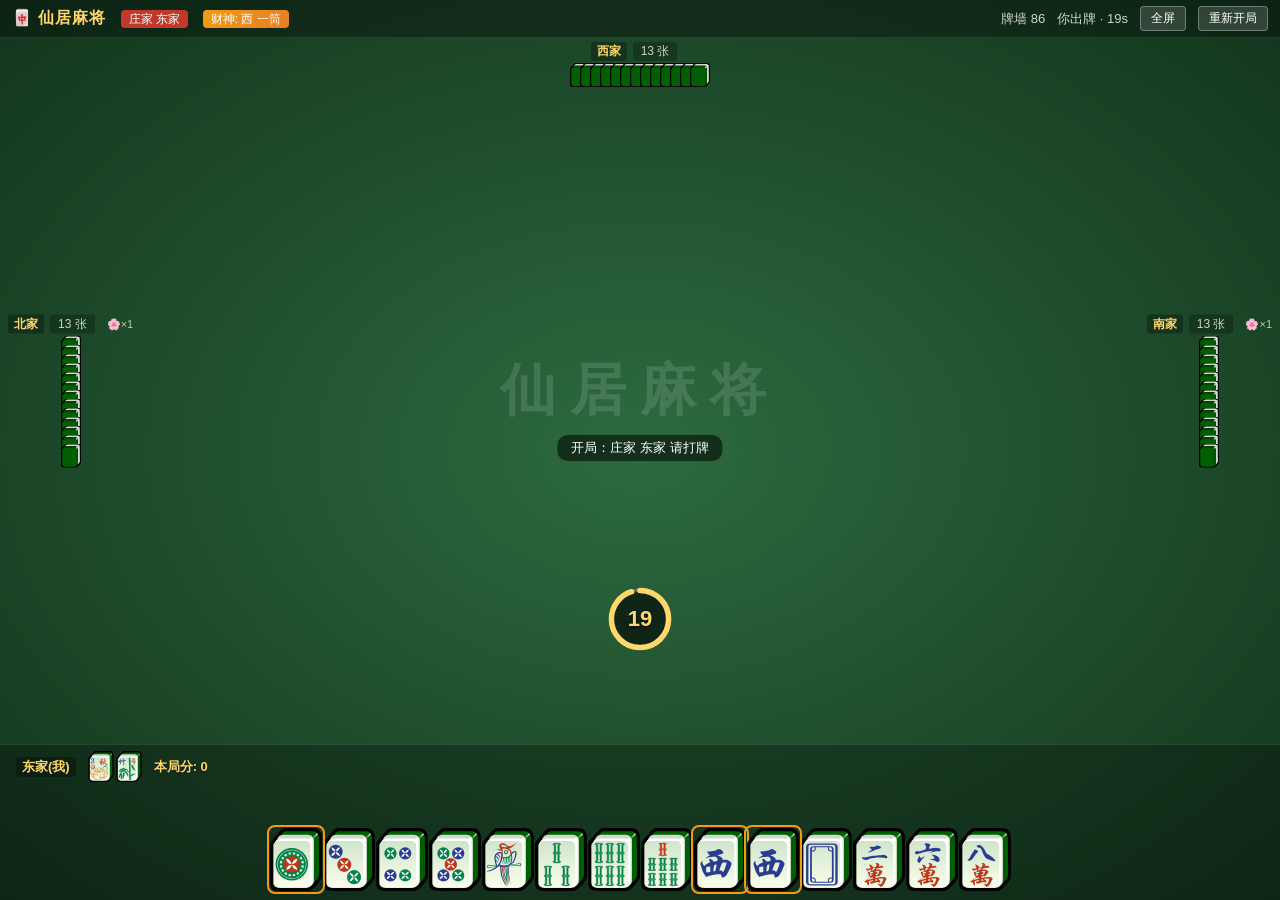
==== xianju-mahjong-standalone.html @ 6dd55852 "硬章规则重写：财神胡牌需 中发白刻/自家风刻/成型(清一色混一色对对胡)，花牌不算硬章；对对胡锚检测含副露" ====
<!DOCTYPE html>
<html lang="zh-CN">
<head>
<meta charset="UTF-8">
<meta name="viewport" content="width=device-width, initial-scale=1.0, user-scalable=no, viewport-fit=cover">
<meta name="theme-color" content="#1d4a2a">
<meta name="mobile-web-app-capable" content="yes">
<meta name="apple-mobile-web-app-capable" content="yes">
<meta name="apple-mobile-web-app-status-bar-style" content="black-translucent">
<meta name="apple-mobile-web-app-title" content="仙居麻将">
<title>仙居麻将 · 人机对战</title>
<style>
/* 仙居麻将 · 牌桌样式 */
* { margin: 0; padding: 0; box-sizing: border-box; -webkit-tap-highlight-color: transparent; }
html, body { width: 100%; height: 100%; overflow: hidden; font-family: "PingFang SC", "Microsoft YaHei", sans-serif; user-select: none; }

body {
  background: radial-gradient(ellipse at center, #2d6a3f 0%, #1d4a2a 60%, #12351d 100%);
  color: #f5f0e1;
}

#table {
  width: 100vw; height: 100vh;
  display: flex; flex-direction: column;
  position: relative;
}

/* ===== 顶栏 ===== */
#topbar {
  display: flex; justify-content: space-between; align-items: center;
  padding: 6px 12px; background: rgba(0,0,0,.35); flex: 0 0 auto;
  border-bottom: 1px solid rgba(255,255,255,.1);
  /* 全面屏安全区：横屏刘海/圆角不遮挡 */
  padding-left: calc(12px + env(safe-area-inset-left, 0px));
  padding-right: calc(12px + env(safe-area-inset-right, 0px));
}
#player-area { padding-bottom: calc(8px + env(safe-area-inset-bottom, 0px)); }
.logo { font-weight: 700; font-size: 16px; color: #ffd76a; letter-spacing: 1px; }
.tag {
  margin-left: 10px; padding: 2px 8px; border-radius: 4px;
  background: #c0392b; font-size: 12px; color: #fff;
}
.tag.god { background: linear-gradient(135deg,#f39c12,#e67e22); }
.tb-right { display: flex; align-items: center; gap: 12px; font-size: 13px; color: #cfd8ca; }
.mini-btn {
  padding: 3px 10px; background: rgba(255,255,255,.15); color: #fff;
  border: 1px solid rgba(255,255,255,.3); border-radius: 4px; cursor: pointer; font-size: 12px;
}
.mini-btn:hover { background: rgba(255,255,255,.3); }

/* ===== 牌桌主区（四边布局：我下 / 南右 / 西上 / 北左） ===== */
#table-main { flex: 1 1 auto; position: relative; min-height: 0; }

/* 三家对手：西家（上）/ 北家（左）/ 南家（右） */
.opp { position: absolute; display: flex; flex-direction: column; align-items: center; gap: 2px; z-index: 6; }
#opp-3 { top: 4px; left: 50%; transform: translateX(-50%); }
#opp-4 { left: 8px; top: 50%; transform: translateY(-50%); }
#opp-2 { right: 8px; top: 50%; transform: translateY(-50%); }
.opp-info { display: flex; align-items: center; gap: 6px; font-size: 12px; flex-wrap: wrap; justify-content: center; max-width: 200px; }
.seat-name { color: #ffd76a; font-weight: 600; background: rgba(0,0,0,.3); padding: 1px 6px; border-radius: 3px; }
.opp-info .is-dealer { color: #e74c3c; }
.opp-tiles { font-size: 12px; color: #c8d6c0; background: rgba(0,0,0,.25); padding: 1px 8px; border-radius: 3px; }
.opp-melds, .opp-flowers { font-size: 11px; color: #aed6a0; }
.opp.thinking .seat-name { background: rgba(255,215,106,.28); box-shadow: 0 0 6px rgba(255,215,106,.45); }
@keyframes thinkPulse { 0%,100% { opacity: 1; } 50% { opacity: .5; } }

/* 对手手牌：上方横排，左右两家竖排 */
.opp-hand { display: flex; gap: 0; }
.opp-hand .back-tile {
  width: 20px; height: 24px; margin-left: -10px;
  background: url("[data-uri]") center / cover no-repeat;
}
.opp-hand .back-tile:first-child { margin-left: 0; }
.opp-hand.v { flex-direction: column; }
.opp-hand.v .back-tile { margin-left: 0; margin-top: -15px; }
.opp-hand.v .back-tile:first-child { margin-top: 0; }
.opp-hand .back-tile.recent {
  filter: drop-shadow(0 0 5px rgba(240,192,64,.95)) sepia(.35) saturate(1.4);
}

/* ===== 弃牌区：每家打出的牌排在自己面前 ===== */
.discard-pile { position: absolute; display: flex; flex-wrap: wrap; gap: 2px; align-content: flex-start; justify-content: center; z-index: 5; }
#discard-1 { left: 50%; bottom: 8px; transform: translateX(-50%); width: 470px; max-height: 68px; overflow: hidden; }
#discard-3 { left: 50%; top: 96px; transform: translateX(-50%); width: 330px; max-height: 68px; overflow: hidden; }
#discard-4 { left: 128px; top: 50%; transform: translateY(-50%); width: 120px; max-height: 340px; overflow: hidden; }
#discard-2 { right: 128px; top: 50%; transform: translateY(-50%); width: 120px; max-height: 340px; overflow: hidden; }

/* 最新打出的一张牌：红圈标注，一眼可见 */
.tile.fresh { cursor: default; z-index: 3; }
.tile.fresh::after {
  content: ''; position: absolute; inset: -3px; border: 2px solid #ff5252; border-radius: 7px;
  box-shadow: 0 0 9px rgba(255,82,82,.85), inset 0 0 4px rgba(255,82,82,.4);
  animation: freshPulse .9s infinite; pointer-events: none;
}
@keyframes freshPulse { 0%,100% { opacity: 1; } 50% { opacity: .45; } }

/* ===== 倒计时钟（当前行动玩家前方：我上 / 对家下 / 左家右 / 右家左） ===== */
#countdown-clock { position: absolute; width: 66px; height: 66px; z-index: 20; display: none; }
#countdown-clock.show { display: block; }
#countdown-clock svg { width: 100%; height: 100%; transform: rotate(-90deg); }
#countdown-clock .clock-bg { fill: rgba(0,0,0,.6); stroke: rgba(255,255,255,.25); stroke-width: 3; }
#countdown-clock .clock-ring { fill: none; stroke: #ffd76a; stroke-width: 5; stroke-linecap: round; stroke-dasharray: 163.4; }
#countdown-clock.urgent .clock-ring { stroke: #ff5252; }
#countdown-clock.urgent #clock-num { color: #ff6b6b; }
#countdown-clock.urgent { animation: thinkPulse .6s infinite; }
#clock-num { position: absolute; inset: 0; display: flex; align-items: center; justify-content: center; font-size: 22px; font-weight: 800; color: #ffd76a; text-shadow: 0 1px 3px rgba(0,0,0,.9); }
#countdown-clock.pos-1 { left: 50%; bottom: 92px; transform: translateX(-50%); }
#countdown-clock.pos-3 { left: 50%; top: 172px; transform: translateX(-50%); }
#countdown-clock.pos-4 { left: 258px; top: 50%; transform: translateY(-50%); }
#countdown-clock.pos-2 { right: 258px; top: 50%; transform: translateY(-50%); }

#center-deco { position: absolute; inset: 0; display:flex; align-items:center; justify-content:center; font-size: 56px; font-weight:800; color: rgba(255,255,255,.13); letter-spacing: 14px; pointer-events:none; }
#msg-bar {
  position: absolute; top: calc(50% + 44px); left: 50%; transform: translateX(-50%);
  font-size: 13px; color: #fff; background: rgba(0,0,0,.55); padding: 4px 14px; border-radius: 10px;
  white-space: nowrap; max-width: 90%; overflow: hidden; text-overflow: ellipsis; z-index: 8;
}

/* ===== 牌面（Wikimedia 官方牌面素材，宽高比 210:255） ===== */
.tile {
  width: 52px; height: 63px;
  display: inline-block; position: relative;
  background: transparent; border: none;
  cursor: pointer; flex-shrink: 0; padding: 0;
  transition: transform .08s, filter .08s;
}
.tile img.tile-img { position: absolute; inset: 0; width: 100%; height: 100%; display: block; }
.tile.selected { transform: translateY(-11px); filter: drop-shadow(0 0 7px rgba(255,215,0,.9)) drop-shadow(0 6px 8px rgba(0,0,0,.35)); }
.tile.small { width: 35px; height: 42px; }
.tile.tiny { width: 26px; height: 31px; cursor: default; }
.tile.god-mark { outline: 2px solid #f39c12; outline-offset: 1px; z-index: 2; border-radius: 5px; }

/* 玩家手牌 */
#player-area { flex: 0 0 auto; padding: 6px 16px 8px; background: rgba(0,0,0,.28); border-top: 1px solid rgba(255,255,255,.1); }
#player-meta { display: flex; align-items: center; gap: 12px; font-size: 13px; margin-bottom: 4px; }
#my-score { color: #ffd76a; font-weight: 700; text-shadow: 0 1px 2px rgba(0,0,0,.6); }
.hand-row { display: flex; justify-content: center; flex-wrap: wrap; gap: 3px; min-height: 64px; }
.hand-row .tile { margin: 0 -1px; }
.meld-row { display: flex; justify-content: center; gap: 4px; flex-wrap: wrap; min-height: 40px; margin-bottom: 2px; }
.meld { display: flex; gap: 1px; background: rgba(255,255,255,.06); padding: 2px; border-radius: 3px; }
.meld .tile { width: 30px; height: 36px; }

/* 花牌行 */
.flower-row { display: flex; gap: 2px; }

/* ===== 操作按钮 ===== */
#actions {
  position: absolute; left: 50%; bottom: 140px; transform: translateX(-50%);
  display: flex; gap: 10px; z-index: 10;
}
.act-btn {
  padding: 10px 22px; font-size: 16px; font-weight: 700; border: none; border-radius: 8px;
  cursor: pointer; background: linear-gradient(160deg,#f0c040,#d4a017); color: #3c2a00;
  box-shadow: 0 3px 8px rgba(0,0,0,.4);
}
.act-btn.win { background: linear-gradient(160deg,#e74c3c,#c0392b); color: #fff; animation: pulse 0.8s infinite; }
.act-btn.pass { background: linear-gradient(160deg,#7f8c8d,#636e72); color: #fff; }
.act-btn.discard { background: linear-gradient(160deg,#2ecc71,#1e9e52); color: #fff; }
.act-btn:hover { filter: brightness(1.1); }
@keyframes pulse { 0%,100%{transform:scale(1)} 50%{transform:scale(1.12)} }

/* ===== 弹窗 ===== */
#overlay, #chi-overlay {
  position: fixed; inset: 0; background: rgba(0,0,0,.7); z-index: 100;
  display: flex; align-items: center; justify-content: center;
}
#result-box {
  background: linear-gradient(160deg,#fefdf7,#f0ead6); color: #2f3640;
  padding: 24px 32px; border-radius: 14px; min-width: 300px; max-width: 92%;
  max-height: 88%; overflow-y: auto; text-align: center;
  box-shadow: 0 10px 40px rgba(0,0,0,.6);
}
#result-title { font-size: 24px; color: #c0392b; margin-bottom: 8px; }
#result-tai { font-size: 32px; font-weight: 800; color: #d4a017; margin-bottom: 8px; }
#result-detail { font-size: 13px; color: #636e72; line-height: 1.8; margin-bottom: 8px; }
#result-scores { font-size: 14px; margin-bottom: 8px; line-height: 1.8; }
#result-scores .me { color: #c0392b; font-weight: 700; }
#result-hand { display: flex; justify-content: center; flex-wrap: wrap; gap: 2px; margin-bottom: 14px; }
.btn-row { display: flex; gap: 12px; justify-content: center; }
.big-btn {
  padding: 10px 26px; font-size: 16px; font-weight: 700; border: none; border-radius: 8px; cursor: pointer;
  background: linear-gradient(160deg,#2d6a3f,#1d4a2a); color: #fff;
}
.big-btn.ghost { background: linear-gradient(160deg,#7f8c8d,#636e72); }
.big-btn:hover { filter: brightness(1.15); }

#chi-box { background: linear-gradient(160deg,#fefdf7,#f0ead6); color: #2f3640; padding: 18px 24px; border-radius: 12px; }
#chi-options { display: flex; gap: 12px; margin: 12px 0; flex-wrap: wrap; justify-content: center; }
#chi-options .chi-opt { display: flex; gap: 2px; padding: 6px 8px; background: #e8e0c8; border-radius: 6px; cursor: pointer; }
#chi-options .chi-opt:hover { background: #f0c040; }

/* ===== 手机端：强制横屏（竖屏持机时整体旋转 90°，无需手机转过来） ===== */
/* JS 会给 body 加类：.mobile=触屏手机；.landscape-lock=当前竖屏需旋转 */
body.landscape-lock { overflow: hidden; }
body.landscape-lock #table {
  position: fixed; top: 0; left: 0;
  width: 100vh; height: 100vw;
  transform: translateX(100vw) rotate(90deg);
  transform-origin: 0 0;
}

/* ===== 手机端横屏几何（真实横屏与强制横屏共用同一套） ===== */
body.mobile #topbar { padding: 2px 10px; }
body.mobile .logo { font-size: 12px; letter-spacing: 0; }
body.mobile .tag { font-size: 10px; padding: 1px 5px; margin-left: 4px; }
body.mobile .tb-right { gap: 6px; font-size: 11px; }
body.mobile .mini-btn { padding: 2px 8px; font-size: 11px; }
body.mobile #turn-info { max-width: 150px; white-space: nowrap; overflow: hidden; text-overflow: ellipsis; }

body.mobile .tile { width: 40px; height: 49px; }
body.mobile .hand-row .tile { margin: 0 -3px; }
body.mobile .tile.tiny { width: 22px; height: 27px; }
body.mobile .meld .tile { width: 26px; height: 31px; }

body.mobile #player-area { padding: 2px 10px 4px; }
body.mobile #player-meta { font-size: 11px; margin-bottom: 1px; }
body.mobile .meld-row { min-height: 30px; }
body.mobile .hand-row { min-height: 50px; }

body.mobile #opp-3 { top: 2px; }
body.mobile .opp-hand .back-tile { width: 14px; height: 17px; margin-left: -6px; }
body.mobile .opp-hand.v .back-tile { margin-left: 0; margin-top: -9px; }
body.mobile .opp-info { font-size: 10px; gap: 4px; }
body.mobile #opp-4 { left: 6px; }
body.mobile #opp-2 { right: 6px; }

body.mobile #discard-3 { top: 58px; width: 300px; max-height: 56px; }
body.mobile #discard-1 { bottom: 4px; width: 480px; max-height: 56px; }
body.mobile #discard-4 { left: 13%; width: 110px; max-height: 165px; }
body.mobile #discard-2 { right: 13%; width: 110px; max-height: 165px; }

body.mobile #countdown-clock { width: 52px; height: 52px; }
body.mobile #clock-num { font-size: 18px; }
body.mobile #countdown-clock.pos-1 { bottom: 60px; }
body.mobile #countdown-clock.pos-3 { top: 118px; }
body.mobile #countdown-clock.pos-4 { left: calc(13% + 120px); }
body.mobile #countdown-clock.pos-2 { right: calc(13% + 120px); }

body.mobile #center-deco { font-size: 28px; letter-spacing: 8px; }
body.mobile #msg-bar { font-size: 11px; top: calc(50% + 24px); padding: 3px 10px; }
body.mobile #actions { bottom: 92px; }
body.mobile .act-btn { padding: 8px 14px; font-size: 13px; }

</style>
</head>
<body>
<!-- 牌桌 -->
<div id="table">
  <!-- 顶部信息栏 -->
  <div id="topbar">
    <div class="tb-left">
      <span class="logo">🀄 仙居麻将</span>
      <span id="dealer-tag" class="tag">庄家</span>
      <span id="god-tag" class="tag god">财神</span>
    </div>
    <div class="tb-right">
      <span id="wall-info">牌墙 0</span>
      <span id="turn-info"></span>
      <button id="btn-fullscreen" class="mini-btn">全屏</button>
      <button id="btn-restart" class="mini-btn">重新开局</button>
    </div>
  </div>

  <!-- 牌桌主区（四边布局：我下 / 南右 / 西上 / 北左） -->
  <div id="table-main">
    <!-- 对家：西家（上方） -->
    <div class="opp" id="opp-3">
      <div class="opp-info"><span class="seat-name">西家</span><span class="opp-tiles"></span><span class="opp-melds"></span><span class="opp-flowers"></span></div>
      <div class="opp-hand" id="hand-3"></div>
    </div>
    <!-- 上家：北家（左方） -->
    <div class="opp" id="opp-4">
      <div class="opp-info"><span class="seat-name">北家</span><span class="opp-tiles"></span><span class="opp-melds"></span><span class="opp-flowers"></span></div>
      <div class="opp-hand v" id="hand-4"></div>
    </div>
    <!-- 下家：南家（右方） -->
    <div class="opp" id="opp-2">
      <div class="opp-info"><span class="seat-name">南家</span><span class="opp-tiles"></span><span class="opp-melds"></span><span class="opp-flowers"></span></div>
      <div class="opp-hand v" id="hand-2"></div>
    </div>

    <!-- 弃牌区：每家打出的牌排在自己面前 -->
    <div class="discard-pile" id="discard-3"></div>  <!-- 西家（上）面前 -->
    <div class="discard-pile" id="discard-4"></div>  <!-- 北家（左）面前 -->
    <div class="discard-pile" id="discard-2"></div>  <!-- 南家（右）面前 -->
    <div class="discard-pile" id="discard-1"></div>  <!-- 我（下）面前 -->

    <div id="center-deco">仙居麻将</div>
    <div id="msg-bar"></div>

    <!-- 倒计时钟（当前行动玩家前方，SVG 环形进度） -->
    <div id="countdown-clock">
      <svg viewBox="0 0 60 60">
        <circle class="clock-bg" cx="30" cy="30" r="26"/>
        <circle class="clock-ring" cx="30" cy="30" r="26"/>
      </svg>
      <span id="clock-num">20</span>
    </div>
  </div>

  <!-- 玩家区 -->
  <div id="player-area">
    <div id="player-meta">
      <span class="seat-name">东家(我)</span>
      <span id="my-flowers" class="flower-row"></span>
      <span id="my-score">0</span>
    </div>
    <div id="my-melds" class="meld-row"></div>
    <div id="my-hand" class="hand-row"></div>
  </div>

  <!-- 操作区 -->
  <div id="actions">
    <button id="btn-discard" class="act-btn discard" style="display:none">出牌</button>
    <button id="btn-chi" class="act-btn" style="display:none">吃</button>
    <button id="btn-peng" class="act-btn" style="display:none">碰</button>
    <button id="btn-gang" class="act-btn" style="display:none">杠</button>
    <button id="btn-hu" class="act-btn win" style="display:none">胡!</button>
    <button id="btn-pass" class="act-btn pass" style="display:none">过</button>
  </div>

  <!-- 结算弹窗（放 #table 内：随牌桌一起旋转） -->
  <div id="overlay" style="display:none">
  <div id="result-box">
    <h2 id="result-title"></h2>
    <div id="result-tai"></div>
    <div id="result-detail"></div>
    <div id="result-scores"></div>
    <div id="result-hand"></div>
    <div class="btn-row">
      <button id="btn-next" class="big-btn">下一局</button>
      <button id="btn-again" class="big-btn ghost">重新开始</button>
    </div>
  </div>
</div>

<!-- 吃法选择弹窗（放 #table 内：随牌桌一起旋转） -->
<div id="chi-overlay" style="display:none">
  <div id="chi-box">
    <h3>选择吃法</h3>
    <div id="chi-options"></div>
    <button id="btn-chi-cancel" class="mini-btn">取消</button>
  </div>
</div>
</div><!-- /#table -->

<script>window.__TILE_DATA={"MJback.svg":"[data-uri]","MJd1.svg":"[data-uri]","MJd2.svg":"[data-uri]","MJd3.svg":"[data-uri]","MJf1.svg":"[data-uri]","MJf2.svg":"[data-uri]","MJf3.svg":"[data-uri]","MJf4.svg":"[data-uri]","MJh1.svg":"[data-uri]","MJh2.svg":"[data-uri]","MJh3.svg":"[data-uri]","MJh4.svg":"[data-uri]","MJh5.svg":"[data-uri]","MJh6.svg":"[data-uri]","MJh7.svg":"[data-uri]","MJh8.svg":"[data-uri]","MJs1.svg":"[data-uri]","MJs2.svg":"[data-uri]","MJs3.svg":"[data-uri]","MJs4.svg":"[data-uri]","MJs5.svg":"[data-uri]","MJs6.svg":"[data-uri]","MJs7.svg":"[data-uri]","MJs8.svg":"[data-uri]","MJs9.svg":"[data-uri]","MJt1.svg":"[data-uri]","MJt2.svg":"[data-uri]","MJt3.svg":"[data-uri]","MJt4.svg":"[data-uri]","MJt5.svg":"[data-uri]","MJt6.svg":"[data-uri]","MJt7.svg":"[data-uri]","MJt8.svg":"[data-uri]","MJt9.svg":"[data-uri]","MJw1.svg":"[data-uri]","MJw2.svg":"[data-uri]","MJw3.svg":"[data-uri]","MJw4.svg":"[data-uri]","MJw5.svg":"[data-uri]","MJw6.svg":"[data-uri]","MJw7.svg":"[data-uri]","MJw8.svg":"[data-uri]","MJw9.svg":"[data-uri]"};</script>
<script>
/**
 * tiles.js — 仙居麻将 牌定义与工具
 * 牌张模型：{ suit, num }
 *  suit: 'wan'|'tong'|'tiao'|'feng'|'jian'|'flower'
 *  num:  1-9 数字牌；1-4 风牌(东南西北)；1-3 箭牌(中发白)；1-8 花牌(梅兰竹菊春夏秋冬)
 */
(function () {


const SUITS = ['wan', 'tong', 'tiao', 'feng', 'jian', 'flower'];

// 花牌编号：1梅 2兰 3竹 4菊（对应东1南2西3北4） 5春 6夏 7秋 8冬
const FLOWER_NAMES = ['梅', '兰', '竹', '菊', '春', '夏', '秋', '冬'];
const FENG_NAMES = ['东', '南', '西', '北'];
const JIAN_NAMES = ['中', '发', '白'];

// 花色中文名
const SUIT_NAMES = {
  wan: '万', tong: '筒', tiao: '条',
  feng: '风', jian: '箭', flower: '花'
};

/** 生成一副完整牌（144 张：136 基础 + 8 花牌） */
function createDeck(includeFlowers = true) {
  const deck = [];
  for (const suit of ['wan', 'tong', 'tiao']) {
    for (let num = 1; num <= 9; num++) {
      for (let i = 0; i < 4; i++) deck.push({ suit, num });
    }
  }
  for (let num = 1; num <= 4; num++) {
    for (let i = 0; i < 4; i++) deck.push({ suit: 'feng', num });
  }
  for (let num = 1; num <= 3; num++) {
    for (let i = 0; i < 4; i++) deck.push({ suit: 'jian', num });
  }
  if (includeFlowers) {
    for (let num = 1; num <= 8; num++) deck.push({ suit: 'flower', num });
  }
  return deck;
}

/** Fisher-Yates 洗牌（原地） */
function shuffle(arr, rng = Math.random) {
  for (let i = arr.length - 1; i > 0; i--) {
    const j = Math.floor(rng() * (i + 1));
    [arr[i], arr[j]] = [arr[j], arr[i]];
  }
  return arr;
}

/** 牌转中文名（含花牌） */
function tileToString(t) {
  if (!t) return '?';
  if (t.suit === 'flower') {
    return FLOWER_NAMES[t.num - 1];
  }
  const n = t.num;
  if (t.suit === 'feng') return FENG_NAMES[n - 1];
  if (t.suit === 'jian') return JIAN_NAMES[n - 1];
  const numStr = '一二三四五六七八九'[n - 1];
  return numStr + SUIT_NAMES[t.suit];
}

/** 花色+数字 → 统一排序键（排序用手牌） */
function tileSortKey(t) {
  const suitOrder = { wan: 0, tong: 1, tiao: 2, feng: 3, jian: 4, flower: 5 };
  return suitOrder[t.suit] * 100 + t.num;
}

/** 手牌排序（万→筒→条→风→箭→花） */
function sortHand(hand) {
  return hand.slice().sort((a, b) => tileSortKey(a) - tileSortKey(b));
}

/** 手牌 → 计数 Map（key: suit|num） */
function countTiles(hand) {
  const m = new Map();
  for (const t of hand) {
    const k = t.suit + '|' + t.num;
    m.set(k, (m.get(k) || 0) + 1);
  }
  return m;
}

/** 手牌 → 编码数组（如 {suit:'wan', num:1} 出现2次 → ['wan1','wan1']）用于递归计算 */
function handToCodeArray(hand) {
  return hand.map(t => t.suit + '|' + t.num);
}

/** 同牌是否相等 */
function sameTile(a, b) {
  return a && b && a.suit === b.suit && a.num === b.num;
}

/** 牌是否字牌（风/箭） */
function isHonor(t) {
  return t.suit === 'feng' || t.suit === 'jian';
}

/** 牌是否幺九（1/9 数字牌 或 字牌） */
function isYaoJiu(t) {
  if (t.suit === 'feng' || t.suit === 'jian') return true;
  return t.num === 1 || t.num === 9;
}

/** 花牌所属风座：梅/春→东(1)，兰/夏→南(2)，竹/秋→西(3)，菊/冬→北(4) */
function flowerSeat(t) {
  if (t.suit !== 'flower') return 0;
  return ((t.num - 1) % 4) + 1;
}

/** 玩家座位(1东 2南 3西 4北)对应的两张花牌号 */
function flowersForSeat(seat) {
  // 东(1): 梅(1)春(5)  南(2): 兰(2)夏(6)  西(3): 竹(3)秋(7)  北(4): 菊(4)冬(8)
  return [seat, seat + 4];
}

/** 手牌中某牌数量 */
function countInHand(hand, tile) {
  return hand.filter(t => sameTile(t, tile)).length;
}

// 兼容 Node (module.exports) 与 浏览器 (window.Tiles)
if (typeof module !== 'undefined' && module.exports) {
  module.exports = {
    SUITS, FLOWER_NAMES, FENG_NAMES, JIAN_NAMES, SUIT_NAMES,
    createDeck, shuffle, tileToString, tileSortKey, sortHand,
    countTiles, countInHand, handToCodeArray, sameTile, isHonor, isYaoJiu,
    flowerSeat, flowersForSeat
  };
} else {
  window.Tiles = {
    SUITS, FLOWER_NAMES, FENG_NAMES, JIAN_NAMES, SUIT_NAMES,
    createDeck, shuffle, tileToString, tileSortKey, sortHand,
    countTiles, countInHand, handToCodeArray, sameTile, isHonor, isYaoJiu,
    flowerSeat, flowersForSeat
  };
}
})();

</script>
<script>
/**
 * rules.js — 仙居麻将规则引擎（v2 重写）
 * 依赖调研确认的规则：
 *  - 144张牌（136基础 + 8花牌：1梅2兰3竹4菊 5春6夏7秋8冬）
 *  - 财神（百搭）：骰子定风头（4张）+ 牌墙翻牌（3张），共7张，可替任意牌
 *  - 财神不能做将（脚）；用财神替面子要求手牌有"硬家(中发白)或自家风头"对子锚
 *  - 吃只能吃上家（真实顺子，不用财神）；碰分金碰/财神碰/双夹，金碰优先
 *  - 台数：庄2平1、风头+1、硬家各+1、硬碰硬(无财神)+1、碰碰胡+1、杠开+1、
 *          齐花+1、齐季+1、混一色+1、清一色+3、地胡+3、天胡+4、对座花牌+1/张
 *  - 截胡：逆时针（座位号递增）近者优先；诈胡赔付
 *
 * 座位约定：1东 2南 3西 4北，行牌方向座位号递增(1→2→3→4→1)，
 * 即东的下家是南；"上家"= 座位号递减方向 = ((seat+2)%4)+1
 */
(function () {


const T = (typeof require === 'function' && typeof module !== 'undefined' && module.exports)
  ? require('./tiles')
  : (window.Tiles || window.tiles);

const WIN_INF = 1e9;

/* ============ 财神 ============ */

function diceToSeat(dice) {
  const m = { 5:1,9:1, 2:2,6:2,10:2, 3:3,7:3,11:3, 4:4,8:4,12:4 };
  return m[dice] || 1;
}

function buildGodTiles(zhuangSeat, dice, flippedTile) {
  const seat = diceToSeat(dice);
  const gods = [{ suit: 'feng', num: seat }];
  if (flippedTile) gods.push({ suit: flippedTile.suit, num: flippedTile.num });
  return gods;
}

function isGod(tile, godTiles) {
  return !!godTiles && godTiles.some(g => T.sameTile(g, tile));
}

function countGods(hand, godTiles) {
  return hand.filter(t => isGod(t, godTiles)).length;
}

function countInHand(hand, tile) {
  return hand.filter(t => T.sameTile(t, tile)).length;
}

/* ============ 胡牌判定（带财神） ============ */

function removeN(arr, tile, n) {
  const out = arr.slice();
  let removed = 0;
  for (let i = 0; i < out.length && removed < n; i++) {
    if (T.sameTile(out[i], tile)) { out.splice(i, 1); removed++; i--; }
  }
  return out;
}

/**
 * minReplaceMelds — 用 tiles（真牌）+ godsLeft 张财神，凑出 needSets 个面子，
 * 返回最小"需要替换的真牌数"（废牌换成有用的）。不可行返回 WIN_INF。
 */
function minReplaceMelds(tiles, godsLeft, needSets) {
  if (needSets === 0) return tiles.length; // 剩余真牌都是废牌（需替换）
  if (tiles.length === 0) {
    // 牌耗尽但还要面子：缺的靠未来摸牌补齐；gods 不足则判远
    return godsLeft >= needSets * 3 ? 0 : WIN_INF;
  }
  const first = tiles[0];
  const c = countInHand(tiles, first);
  let best = WIN_INF;

  // 1) 刻子（用财神补缺）
  if (c >= 3) {
    best = Math.min(best, minReplaceMelds(tiles.slice(c), godsLeft, needSets - 1));
  } else if (godsLeft >= 3 - c) {
    best = Math.min(best, minReplaceMelds(tiles.slice(c), godsLeft - (3 - c), needSets - 1));
  }

  // 2) 顺子（仅数字牌，num<=7）
  if ((first.suit === 'wan' || first.suit === 'tong' || first.suit === 'tiao') && first.num <= 7) {
    const nt = [first, { suit: first.suit, num: first.num + 1 }, { suit: first.suit, num: first.num + 2 }];
    const have = nt.map(x => Math.min(countInHand(tiles, x), 1)).reduce((a, b) => a + b, 0);
    const miss = 3 - have;
    if (miss <= godsLeft) {
      let rem = tiles.slice();
      for (const x of nt) rem = removeN(rem, x, 1);
      best = Math.min(best, minReplaceMelds(rem, godsLeft - miss, needSets - 1));
    }
  }

  // 3) 跳过第一张（替换掉这张废牌）→ +1
  best = Math.min(best, 1 + minReplaceMelds(tiles.slice(c), godsLeft, needSets));

  return best;
}

/**
 * winReplace — 最小替换张数（0=已胡；1=听；2=一向听...）
 * 将(雀头)必须为真实对子（财神不能做脚）。
 * 硬章规则（仙居）：手牌含财神时，必须有硬章财神才能参与胡牌——
 * 硬章 = 中发白刻子 / 自家风刻子（均含副露）/ 成型结构(清一色、混一色、对对胡)；
 * 花牌不算硬章。将可以是任意真对。
 * @param opts { requireAnchor: 用财神时要求硬章, seat: 座位号, melds: 副露 }
 */

/**
 * 硬章（用财神胡牌的前提）——仙居规则：
 *   ① 中发白刻子（手牌真牌+副露合计 ≥3 张；财神不算，花牌不算）
 *   ② 自家风刻子（座位风，手牌真牌+副露合计 ≥3 张）
 *   ③ 成型结构：清一色 / 混一色 / 对对胡（对对胡允许财神补刻）
 * 注意：别家风、风牌对子、中发白对子（非刻）都不算硬章。
 */
function hasAnchor(rest, melds, gods, needSets, seat) {
  const meldAdd = (m) => (m.type === 'gang' || m.type === 'bugang') ? 4 : 3;
  // ① 中发白刻子（副露的碰/杠/补杠计入）
  for (const n of [1, 2, 3]) {
    let c = countInHand(rest, { suit: 'jian', num: n });
    for (const m of (melds || [])) {
      if (m.tile && m.tile.suit === 'jian' && m.tile.num === n) c += meldAdd(m);
    }
    if (c >= 3) return true;
  }
  // ② 自家风刻子（座位风；副露计入）
  if (seat > 0) {
    let c = countInHand(rest, { suit: 'feng', num: seat });
    for (const m of (melds || [])) {
      if (m.tile && m.tile.suit === 'feng' && m.tile.num === seat) c += meldAdd(m);
    }
    if (c >= 3) return true;
  }
  // ③ 成型结构·清一色 / 混一色（与 calcTai 同口径：财神不参与花色统计）
  const suits = new Set(rest.map(t => t.suit));
  const hasNum = ['wan', 'tong', 'tiao'].some(s => suits.has(s));
  if (hasNum && suits.size === 1) return true;                                    // 清一色
  if (hasNum && suits.size === 2 && (suits.has('feng') || suits.has('jian'))) return true; // 混一色
  // ③ 成型结构·对对胡（无吃副露；剩余真牌+财神能全成刻子+真将）
  if (!(melds || []).some(m => m.type === 'chi')) {
    const cnt = T.countTiles(rest);
    for (const [k, v] of cnt) {
      if (v < 2) continue;
      const [suit, num] = k.split('|');
      const rem = removeN(rest, { suit, num: parseInt(num, 10) }, 2);
      if (minReplaceMeldsOnlyKong(rem, gods, needSets) === 0) return true;
    }
  }
  return false;
}

function winReplace(hand, godTiles, opts = {}) {
  const requireAnchor = opts.requireAnchor !== false;
  const seat = opts.seat || 0;
  const needSets = 4 - (opts.melds || []).length; // 已完成的吃碰杠面子
  const gods = countGods(hand, godTiles);
  // 关键：必须排序！minReplaceMelds 假设同牌相邻、顺子从最小牌开始发现，
  // 未排序的手牌（如摸牌序 ...三万 四万 二万）会漏掉 234 顺子导致误判不胡
  const rest = hand.filter(t => !isGod(t, godTiles)).sort((a, b) => T.tileSortKey(a) - T.tileSortKey(b));
  const cnt = T.countTiles(rest);

  // 锚规则：若手中有财神，且不存在硬章（中发白刻/自家风刻/清一色/混一色/对对胡），财神无法参与胡牌
  if (requireAnchor && gods > 0 && !hasAnchor(rest, opts.melds || [], gods, needSets, seat)) {
    return WIN_INF;
  }

  let best = WIN_INF;

  // 枚举真将（财神不能做将，将可为任意真对）
  for (const [k, v] of cnt) {
    if (v < 2) continue;
    const [suit, num] = k.split('|');
    const pairTile = { suit, num: parseInt(num, 10) };
    const remaining = removeN(rest, pairTile, 2);
    const need = minReplaceMelds(remaining, gods, needSets);
    if (need < best) best = need;
  }

  return best;
}

function canWin(hand, godTiles, opts = {}) {
  return winReplace(hand, godTiles, opts) === 0;
}

/** 所有可进张的牌型（34种普通牌，花牌不算） */
function allDrawableTiles() {
  const res = [];
  for (const suit of ['wan', 'tong', 'tiao']) {
    for (let num = 1; num <= 9; num++) res.push({ suit, num });
  }
  for (let num = 1; num <= 4; num++) res.push({ suit: 'feng', num });
  for (let num = 1; num <= 3; num++) res.push({ suit: 'jian', num });
  return res;
}

/** 精确听牌判定：是否存在一张进张使手牌胡（支持任意张数，含吃碰后） */
function isTenpai(hand, godTiles, opts = {}) {
  for (const t of allDrawableTiles()) {
    if (countInHand(hand, t) >= 4) continue;
    if (winAfterDraw(hand, t, godTiles, opts)) return true;
  }
  return false;
}

/**
 * maxParts — 计算剩余牌最多能组成多少个 (面子, 搭子)
 * @param {Array} tilesArr 真牌数组
 * @returns {[melds, tatsu]}
 */
function maxParts(tilesArr) {
  const memo = new Map();
  function dfs(cnt) {
    let firstKey = null;
    for (const [k, v] of cnt) { if (v > 0) { firstKey = k; break; } }
    if (!firstKey) return [0, 0];
    const key = [...cnt.entries()].filter(([, v]) => v > 0).map(([k, v]) => k + ':' + v).sort().join(',');
    if (memo.has(key)) return memo.get(key);

    const [suit, numStr] = firstKey.split('|');
    const num = +numStr;
    let best = [0, 0];

    const consume = (tiles) => {
      const nc = new Map(cnt);
      for (const t of tiles) {
        const k = t.suit + '|' + t.num;
        if (!nc.has(k) || nc.get(k) <= 0) return null;
        nc.set(k, nc.get(k) - 1);
      }
      return nc;
    };
    const evalRes = (tiles, type) => {
      const nc = consume(tiles);
      if (!nc) return;
      const [m, t] = dfs(nc);
      const mm = m + (type === 'meld' ? 1 : 0);
      const tt = t + (type === 'tatsu' ? 1 : 0);
      const val = mm * 10 + Math.min(tt, 4 - mm);
      const curVal = best[0] * 10 + Math.min(best[1], 4 - best[0]);
      if (val > curVal) best = [mm, tt];
    };

    const isNum = suit === 'wan' || suit === 'tong' || suit === 'tiao';
    // 刻子
    if (cnt.get(firstKey) >= 3) evalRes([{ suit, num }, { suit, num }, { suit, num }], 'meld');
    // 顺子
    if (isNum && num <= 7) {
      evalRes([{ suit, num }, { suit, num: num + 1 }, { suit, num: num + 2 }], 'meld');
    }
    // 对子搭子
    if (cnt.get(firstKey) >= 2) evalRes([{ suit, num }, { suit, num }], 'tatsu');
    // 两面搭子
    if (isNum && num <= 8 && cnt.get(suit + '|' + (num + 1)) > 0) {
      evalRes([{ suit, num }, { suit, num: num + 1 }], 'tatsu');
    }
    // 嵌张搭子
    if (isNum && num <= 7 && cnt.get(suit + '|' + (num + 2)) > 0) {
      evalRes([{ suit, num }, { suit, num: num + 2 }], 'tatsu');
    }
    // 单张跳过
    {
      const nc = new Map(cnt);
      nc.set(firstKey, cnt.get(firstKey) - 1);
      const [m, t] = dfs(nc);
      const val = m * 10 + Math.min(t, 4 - m);
      const curVal = best[0] * 10 + Math.min(best[1], 4 - best[0]);
      if (val > curVal) best = [m, t];
    }
    memo.set(key, best);
    return best;
  }
  const cnt = new Map();
  for (const t of tilesArr) cnt.set(t.suit + '|' + t.num, (cnt.get(t.suit + '|' + t.num) || 0) + 1);
  return dfs(cnt);
}

/** 无财神向听数（部件法）：needSets*2 - 2*面子 - 搭子 - 雀头 */
function shantenNoGod(hand, needSets = 4) {
  const cnt = T.countTiles(hand);
  let bestSh = needSets * 2;
  // 无雀头
  {
    const tilesArr = hand.map(t => ({ suit: t.suit, num: t.num }));
    const [m, ta] = maxParts(tilesArr);
    const mm = Math.min(m, needSets);
    const t = Math.min(ta, needSets - mm);
    bestSh = Math.min(bestSh, needSets * 2 - 2 * mm - t);
  }
  // 枚举雀头（对子）
  for (const [k, v] of cnt) {
    if (v < 2) continue;
    const [suit, num] = k.split('|');
    const rest = removeN(hand, { suit, num: +num }, 2);
    const [m, ta] = maxParts(rest);
    const mm = Math.min(m, needSets);
    const t = Math.min(ta, needSets - mm);
    bestSh = Math.min(bestSh, needSets * 2 - 2 * mm - t - 1);
  }
  return bestSh;
}

/**
 * 向听数：-1已胡，0听牌，>0 步数（统一量纲）
 * 支持已完成的吃碰杠面子（opts.melds），手牌只需凑 (4-k) 个面子。
 */
function shanten(hand, godTiles, opts = {}) {
  const meldCount = (opts.melds || []).length;
  const needSets = 4 - meldCount;
  if (canWin(hand, godTiles, opts)) return -1;
  if (isTenpai(hand, godTiles, opts)) return 0;
  if (hand.length === 14) {
    // 14张未胡：打一张能否听牌 → 一向听
    for (let i = 0; i < hand.length; i++) {
      const rest = hand.slice(0, i).concat(hand.slice(i + 1));
      if (isTenpai(rest, godTiles, opts)) return 1;
    }
  }
  const gods = countGods(hand, godTiles);
  const rest = hand.filter(t => !isGod(t, godTiles));
  let st = shantenNoGod(rest, needSets);
  st = Math.max(0, st - gods); // 财神近似：每个财神减一向听
  return st;
}

function winAfterDraw(hand, tile, godTiles, opts = {}) {
  return canWin(hand.concat([tile]), godTiles, opts);
}

function isSevenPairs(hand, godTiles) {
  if (hand.length !== 14) return false;
  if (hand.some(t => isGod(t, godTiles))) return false;
  const cnt = T.countTiles(hand);
  for (const [, v] of cnt) if (v !== 2) return false;
  return true;
}

/* ============ 吃碰杠 ============ */

/** 吃只能吃上家（座位号递减方向）。真实顺子，不用财神。 */
function canChi(hand, discardTile, seat, lastDiscardSeat) {
  if (lastDiscardSeat !== ((seat + 2) % 4) + 1) return [];
  const t = discardTile;
  if (t.suit === 'feng' || t.suit === 'jian' || t.suit === 'flower') return [];
  const cnt = T.countTiles(hand);
  const res = [];
  for (const start of [t.num - 2, t.num - 1, t.num]) {
    if (start < 1 || start > 7) continue;
    const tiles = [start, start + 1, start + 2].map(n => ({ suit: t.suit, num: n }));
    let ok = true;
    for (const tt of tiles) {
      if (T.sameTile(tt, t)) continue;
      if ((cnt.get(tt.suit + '|' + tt.num) || 0) < 1) { ok = false; break; }
    }
    if (ok) res.push(tiles);
  }
  return res;
}

/** 碰：金碰(2真牌) > 财神碰(1真牌+1财神) > 双夹(2财神) */
function canPeng(hand, discardTile, godTiles) {
  // 仙居规则：碰可以用财神——金碰(2真牌) > 财神碰(1真1财神) > 双夹(2财神)
  const real = countInHand(hand, discardTile);
  const gods = countGods(hand, godTiles);
  if (real >= 2) return { type: 'gold' };
  if (real === 1 && gods >= 1) return { type: 'god' };
  if (real === 0 && gods >= 2) return { type: 'double' };
  return null;
}

/** 杠：discardTile 给定 → 明杠(手3张)；否则暗杠(手4张，财神不算) */
function canGang(hand, discardTile, godTiles) {
  if (discardTile) {
    if (countInHand(hand, discardTile) >= 3) return { type: 'ming', tile: discardTile };
    return null;
  }
  const cnt = T.countTiles(hand);
  for (const [k, v] of cnt) {
    if (v === 4) {
      const [suit, num] = k.split('|');
      return { type: 'an', tile: { suit, num: parseInt(num, 10) } };
    }
  }
  return null;
}

/** 补杠：碰过某牌又摸到第4张 */
function canBuGang(melds, hand, tile) {
  return melds.some(m => m.type === 'peng' && T.sameTile(m.tile, tile));
}

function isFlower(tile) { return tile.suit === 'flower'; }

/* ============ 台数计算 ============ */

function countWithMelds(hand, melds, tile) {
  let c = countInHand(hand, tile);
  for (const m of melds) {
    if (T.sameTile(m.tile, tile)) c += m.type === 'gang' ? 4 : (m.type === 'peng' ? 3 : 0);
  }
  return c;
}

/**
 * calcTai — 台数结算
 * info: { hand, godTiles, seat, zhuangSeat, melds, winType, gangKai, tianhu, dihu, collectedFlowers }
 */
function calcTai(info) {
  const { hand, godTiles, seat, zhuangSeat, melds = [], winType, gangKai = false, tianhu = false, dihu = false, collectedFlowers = [] } = info;
  const details = [];
  let tai = 0;

  // 庄2 平1
  const base = seat === zhuangSeat ? 2 : 1;
  tai += base; details.push(base === 2 ? '庄家 +2台' : '平家 +1台');

  // 自家风头 3/4张 +1
  const seatFeng = { suit: 'feng', num: seat };
  if (countWithMelds(hand, melds, seatFeng) >= 3) { tai += 1; details.push('自家风头 +1台'); }

  // 硬家（中发白）各3/4张 +1
  for (const n of [1, 2, 3]) {
    const jt = { suit: 'jian', num: n };
    if (countWithMelds(hand, melds, jt) >= 3) { tai += 1; details.push('硬家(' + T.tileToString(jt) + ') +1台'); }
  }

  // 硬碰硬：手牌无财神
  if (countGods(hand, godTiles) === 0) { tai += 1; details.push('硬碰硬(无财神) +1台'); }

  // 碰碰胡：无吃，所有面子为刻/杠
  if (!melds.some(m => m.type === 'chi')) {
    // 手牌能否全部分成刻子+将（含财神替）
    // 关键：minReplaceMeldsOnlyKong 依赖排序输入（同牌相邻），否则漏判
    const nonGod = hand.filter(t => !isGod(t, godTiles)).sort((a, b) => T.tileSortKey(a) - T.tileSortKey(b));
    const gods = countGods(hand, godTiles);
    // 枚举将后剩余凑刻子（手牌只需补 4-melds 个面子——此前硬编码 4，有副露时永远检测不到）
    const cnt = T.countTiles(nonGod);
    const needSets = 4 - melds.length;
    let pong = false;
    for (const [k, v] of cnt) {
      if (v < 2) continue;
      const [suit, num] = k.split('|');
      const rem = removeN(nonGod, { suit, num: parseInt(num, 10) }, 2);
      if (minReplaceMeldsOnlyKong(rem, gods, needSets) === 0) { pong = true; break; }
    }
    if (pong && melds.filter(m => m.type === 'peng' || m.type === 'gang').length + 0 >= 0) {
      tai += 1; details.push('碰碰胡 +1台');
    }
  }

  // 杠开
  if (gangKai) { tai += 1; details.push('杠上开花 +1台'); }

  // 齐花/齐季/对座花牌
  const fset = new Set(collectedFlowers.map(f => f.num));
  if ([1, 2, 3, 4].every(n => fset.has(n))) { tai += 1; details.push('齐花(梅兰竹菊) +1台'); }
  if ([5, 6, 7, 8].every(n => fset.has(n))) { tai += 1; details.push('齐季(春夏秋冬) +1台'); }
  const myF = T.flowersForSeat(seat);
  const seatFlower = collectedFlowers.filter(f => myF.includes(f.num)).length;
  if (seatFlower > 0) { tai += seatFlower; details.push('对座花牌 +' + seatFlower + '台'); }

  // 清一色/混一色（财神牌不参与）
  const nonGodSuits = new Set(hand.filter(t => !isGod(t, godTiles)).map(t => t.suit));
  const hasNum = ['wan', 'tong', 'tiao'].some(s => nonGodSuits.has(s));
  if (nonGodSuits.size === 1 && hasNum) {
    tai += 3; details.push('清一色 +3台');
  } else if (hasNum && nonGodSuits.size === 2 && (nonGodSuits.has('feng') || nonGodSuits.has('jian'))) {
    tai += 1; details.push('混一色 +1台');
  }

  if (tianhu) { tai += 4; details.push('天胡 +4台'); }
  if (dihu) { tai += 3; details.push('地胡 +3台'); }

  return { tai, details };
}

/** 只用刻子凑面子（碰碰胡检测用），财神补缺 */
function minReplaceMeldsOnlyKong(tiles, godsLeft, needSets) {
  if (needSets === 0) return tiles.length === 0 ? 0 : WIN_INF;
  if (tiles.length === 0) return godsLeft >= needSets * 3 ? 0 : WIN_INF;
  const first = tiles[0];
  const c = countInHand(tiles, first);
  let best = WIN_INF;
  if (c >= 3) {
    best = Math.min(best, minReplaceMeldsOnlyKong(tiles.slice(c), godsLeft, needSets - 1));
  } else if (godsLeft >= 3 - c) {
    best = Math.min(best, minReplaceMeldsOnlyKong(tiles.slice(c), godsLeft - (3 - c), needSets - 1));
  }
  // 跳过：仅当完全凑不出来时
  best = Math.min(best, 1 + minReplaceMeldsOnlyKong(tiles.slice(c), godsLeft, needSets));
  return best;
}

const RULES = {
  WIN_INF, diceToSeat, buildGodTiles, isGod, countGods, countInHand,
  winReplace, canWin, shanten, winAfterDraw, isSevenPairs, isTenpai, allDrawableTiles,
  canChi, canPeng, canGang, canBuGang, isFlower, calcTai
};

if (typeof module !== 'undefined' && module.exports) {
  module.exports = RULES;
} else {
  window.Rules = RULES;
}
})();

</script>
<script>
/**
 * ai.js — 仙居麻将 AI 决策（人机对战用）
 * 策略：
 *  1. 能胡必胡（canWin）
 *  2. 摸牌后打牌：遍历每种出牌，选向听数(shanten)最小的；同向听时选"孤张/幺九/字牌"优先打出
 *  3. 吃碰杠决策：吃碰后向听数不劣化才吃碰（金碰>财神碰>双夹）；杠若改善牌型则杠
 *  4. 出牌风险：避免打可能被下家碰/杠的熟张（简单启发式）
 */
(function () {


const R = (typeof require === 'function' && typeof module !== 'undefined' && module.exports)
  ? require('./rules')
  : (window.Rules || window.rules);
const T = (typeof require === 'function' && typeof module !== 'undefined' && module.exports)
  ? require('./tiles')
  : (window.Tiles || window.tiles);

/** 孤张评分：越小越值得打出（单张且无邻牌 → 高分孤立） */
function isolatedScore(hand, tile) {
  if (tile.suit === 'flower') return 99;
  // 字牌单张
  if (tile.suit === 'feng' || tile.suit === 'jian') {
    return T.countInHand(hand, tile) === 1 ? 6 : 2;
  }
  let score = 0;
  // 有同牌对子 → 低孤立（好牌）
  const c = T.countInHand(hand, tile);
  if (c >= 2) score -= 4;
  if (c >= 3) score -= 2;
  // 邻牌加分（不孤立）
  for (const d of [-1, 1]) {
    const n = tile.num + d;
    if (n < 1 || n > 9) continue;
    const nb = T.countInHand(hand, { suit: tile.suit, num: n });
    if (nb > 0) score -= 3 * nb;
  }
  // 幺九略孤
  if (tile.num === 1 || tile.num === 9) score += 1;
  // 财神孤立分置为极低（向听评分已让它天然不被打出，这里再压一档保险）
  return score;
}

/**
 * AI 打牌选择：从手牌中选一张打出
 * @param {Array} hand 摸牌后手牌（14张）
 * @param {Array} godTiles 财神
 * @param {Object} opts { seat, melds }
 * @returns {Object} tile 打出牌
 */
function chooseDiscard(hand, godTiles, opts = {}) {
  if (hand.length === 0) return null;
  // 财神也可以打出；向听评分会自然让财神几乎不被选中（打掉财神向听数大涨），
  // 仅在极端情况（如满手财神）才可能打出
  const candidates = hand.map((t, i) => ({ t, i }));

  let best = null;
  let bestScore = Infinity;
  for (const { t, i } of candidates) {
    const rest = hand.slice(0, i).concat(hand.slice(i + 1));
    const st = R.shanten(rest, godTiles, opts);
    // 主导：向听数越小越好
    // 次要：孤张评分 —— 同向听时打出"最孤立(最高iso)"的牌
    // iso 高=无对子/无邻牌的孤张（该打出）；iso 低=有价值的牌（该保留）
    // 用 st*100 - iso 求最小 → 等价于同向听时取最大 iso
    const iso = isolatedScore(hand, t);
    const score = st * 100 - iso;
    if (score < bestScore) {
      bestScore = score;
      best = { tile: t, index: i, shanten: st, iso };
    }
  }
  return best;
}

/**
 * 吃碰决策：判断是否值得吃/碰
 * @param {String} action 'chi'|'peng'
 * @param {Array} hand 当前手牌
 * @param {Object} discardTile 别人打出的牌
 * @param {Array} godTiles
 * @param {Object} opts { seat, melds }
 * @returns {Boolean}
 */
function wantClaim(action, hand, discardTile, godTiles, opts = {}) {
  const currentSt = R.shanten(hand, godTiles, opts);
  // 吃：真实顺子
  if (action === 'chi') {
    const chis = R.canChi(hand, discardTile, opts.seat, opts.lastDiscardSeat);
    if (chis.length === 0) return false;
    // 模拟吃牌后的向听（吃进 discardTile 形成新面子）
    for (const chi of chis) {
      const need = chi.filter(t => !T.sameTile(t, discardTile));
      const rem = hand.slice();
      for (const nt of need) {
        const idx = rem.findIndex(x => T.sameTile(x, nt));
        if (idx >= 0) rem.splice(idx, 1);
      }
      const newMelds = (opts.melds || []).concat([{ type: 'chi', tile: discardTile }]);
      const st = R.shanten(rem, godTiles, Object.assign({}, opts, { melds: newMelds }));
      if (st < currentSt) return true; // 必须改善才吃
    }
    return false;
  }
  // 碰
  const peng = R.canPeng(hand, discardTile, godTiles);
  if (!peng) return false;
  if (peng.type === 'gold') {
    // 金碰：移除2真牌+1打出，向听改善才碰（除非快胡）
    const rem = hand.slice();
    let removed = 0;
    for (let i = 0; i < rem.length && removed < 2; i++) {
      if (T.sameTile(rem[i], discardTile)) { rem.splice(i, 1); removed++; i--; }
    }
    const newMelds = (opts.melds || []).concat([{ type: 'peng', tile: discardTile }]);
    const st = R.shanten(rem, godTiles, Object.assign({}, opts, { melds: newMelds }));
    return st < currentSt;
  }
  // 财神碰/双夹：消耗财神，要求向听改善
  const gods = R.countGods(hand, godTiles);
  let newHand;
  if (peng.type === 'god') {
    newHand = hand.slice();
    const ti = newHand.findIndex(x => T.sameTile(x, discardTile));
    if (ti >= 0) newHand.splice(ti, 1);
    const gi = newHand.findIndex(x => R.isGod(x, godTiles));
    if (gi >= 0) newHand.splice(gi, 1);
    newHand.push(discardTile);
  } else { // double
    newHand = hand.slice();
    let removed = 0;
    for (let i = 0; i < newHand.length && removed < 2; i++) {
      if (R.isGod(newHand[i], godTiles)) { newHand.splice(i, 1); removed++; i--; }
    }
    newHand.push(discardTile);
  }
  const newMelds = (opts.melds || []).concat([{ type: 'peng', tile: discardTile }]);
  const st = R.shanten(newHand, godTiles, Object.assign({}, opts, { melds: newMelds }));
  return st < currentSt;
}

/**
 * 杠决策
 * 暗杠：杠后移除4张+补1张，若向听不劣化则杠（否则可能拆牌）。
 * 明杠：手3张+打出1张，直接杠。
 * @returns {Boolean}
 */
function wantGang(hand, tile, godTiles, opts = {}) {
  if (!tile) return false;
  // 暗杠：移除4张（多摸1张）
  if (!tile.isDiscard) {
    const rem = hand.filter(t => !T.sameTile(t, tile));
    // 杠后向听（手牌少了4张但补1张未知，用3张刻子的向听近似）
    const melds = (opts.melds || []).concat([{ type: 'gang', tile }]);
    const st = R.shanten(rem, godTiles, Object.assign({}, opts, { melds }));
    // 暗杠几乎总是有利（补牌机会），除非杠后向听远劣化（如4张是唯一面子核心）
    return st <= R.shanten(hand, godTiles, opts) + 1;
  }
  return true; // 明杠：稳定 +1 面子，直接杠
}

/** 摸到花牌 → 返回 true（由 game 层补牌） */
function onFlower() { return true; }

const AI = { chooseDiscard, wantClaim, wantGang, isolatedScore, onFlower };

if (typeof module !== 'undefined' && module.exports) {
  module.exports = AI;
} else {
  window.AI = AI;
}
})();

</script>
<script>
/**
 * game.js — 仙居麻将 对局状态机（人机对战）
 *
 * 座位：1东(玩家) 2南 3西 4北，行牌方向 1→2→3→4→1（逆时针）
 * 上家 = ((seat+2)%4)+1（给 seat 喂牌的玩家）
 *
 * 流程：
 *  start() → 洗牌/发牌/定庄/翻财神/补花 → 逐回合：
 *   [当前家] 摸牌 → 若花循环补花 → 可自摸胡 / 暗杠 → 打牌
 *   [其他家] 可 吃(仅上家)/碰/杠/胡(点炮) → 逆时针近者优先
 * 结算：自摸三家各付(台数)；点炮者付(台数×2)；封顶可配
 */
(function () {


const T = (typeof require === 'function' && typeof module !== 'undefined' && module.exports)
  ? require('./tiles')
  : (window.Tiles || window.tiles);
const R = (typeof require === 'function' && typeof module !== 'undefined' && module.exports)
  ? require('./rules')
  : (window.Rules || window.rules);
const AI = (typeof require === 'function' && typeof module !== 'undefined' && module.exports)
  ? require('./ai')
  : (window.AI || window.ai);

const SEATS = [1, 2, 3, 4];

class Game {
  /**
   * @param {Object} opts {
   *   humanSeat: 1（玩家固定东），
   *   bottom: 底分（默认1），
   *   cap: 封顶台数（默认0=不封顶），
   *   onUpdate: (snapshot)=>void，每步更新回调,
   *   thinkDelayMs: (seat, kind:'discard'|'claim')=>ms 人机行动延迟（默认 0=立即，测试用）,
   *   humanTimeoutMs: 人类出牌倒计时（默认 0=不限时；>0 时超时随机打出一张）,
   * }
   */
  constructor(opts = {}) {
    this.humanSeat = opts.humanSeat || 1;
    this.bottom = opts.bottom || 1;
    this.cap = opts.cap || 0;
    this.onUpdate = opts.onUpdate || (() => {});
    this.thinkDelayMs = typeof opts.thinkDelayMs === 'function' ? opts.thinkDelayMs : (() => 0);
    this.humanTimeoutMs = opts.humanTimeoutMs || 0;
    this.thinkTimer = null;
    this.thinkInfo = null;
    this.log = [];
    this.reset();
  }

  reset() {
    this.clearThink();
    this.players = SEATS.map(seat => ({
      seat,
      hand: [],        // 手牌（花牌摊开后仍从手牌移出）
      melds: [],       // {type:'chi'|'peng'|'gang'|'bugang', tile, tiles?, isAn?}
      flowers: [],     // 摸到的花牌（摊开放自己面前）
      isHuman: seat === this.humanSeat,
      huInfo: null,    // 胡牌记录
      score: 0,        // 本局得分
      gangKai: false,
    }));
    this.deck = [];
    this.discards = [];       // {seat, tile}
    this.godTiles = [];
    // 庄家：若有预设轮庄值沿用（nextRound 设置）；否则默认玩家先做庄
    if (this._nextZhuang) { this.zhuangSeat = this._nextZhuang; this._nextZhuang = 0; }
    else { this.zhuangSeat = this.humanSeat; }
    this.dice = 0;
    this.currentSeat = 0;
    this.phase = 'idle';      // idle|draw|discard|claim|over
    this.lastDiscard = null;  // {seat, tile}
    this.pendingClaims = [];  // 当前可声明集合
    this.wallLeft = 0;
    this.turnCount = 0;
    this.roundInfo = null;    // 结算信息
    this.winnerSeat = 0;
    this.drawGame = false;
    this.needChiChoice = null; // 待玩家选择吃法
    this.autoPassTimer = null;
    this.gangKaiSeat = 0;      // 刚杠完的座位（杠后补牌标记）
  }

  /** 记录日志 */
  pushLog(msg) {
    this.log.push({ turn: this.turnCount, msg });
    // console.log('[game]', msg);
  }

  /** 清空待执行的人机思考计时器（重新开局/销毁时调用） */
  clearThink() {
    if (this.thinkTimer) { clearTimeout(this.thinkTimer); this.thinkTimer = null; }
    this.thinkInfo = null;
  }

  /** 销毁：防止旧对局的延迟回调污染新对局 */
  destroy() { this.clearThink(); this.onUpdate = () => {}; }

  /**
   * 行动延迟调度：
   * - kind='discard'（出牌）：统一 20s 倒计时窗口（until = 开始+20s），
   *   fn 在窗口内随机时刻触发（ms 由 thinkDelayMs 给）→ 倒计时 20~1s 之间随机出牌
   * - kind='claim'（声明）：短思考，倒计时即实际时长
   * thinkInfo={seat,kind,startedAt,until} 随快照给 UI 显示倒计时
   */
  _scheduleThink(seat, kind, fn) {
    if (this.thinkTimer) return; // 已有待执行的行动调度（嵌套 autoRun 帧重复触发），忽略重复调度
    const ms = Math.max(0, Math.round(Number(this.thinkDelayMs(seat, kind)) || 0));
    if (ms <= 0) { fn(); return; }
    const now = Date.now();
    const budget = (kind === 'discard') ? 20000 : ms;
    this.thinkInfo = { seat, kind, startedAt: now, until: now + budget };
    this.emit();
    this.thinkTimer = setTimeout(() => {
      this.thinkTimer = null;
      this.thinkInfo = null;
      fn();
    }, ms);
  }

  /** 人类出牌倒计时：humanTimeoutMs 内未出牌 → 随机打出一张（优先非财神） */
  _scheduleHumanDiscardTimer() {
    if (!this.humanTimeoutMs) return;
    if (this.thinkTimer) return; // 防重复调度（嵌套 autoRun 帧）
    const now = Date.now();
    this.thinkInfo = { seat: this.humanSeat, kind: 'discard', startedAt: now, until: now + this.humanTimeoutMs };
    this.thinkTimer = setTimeout(() => {
      this.thinkTimer = null;
      this.thinkInfo = null;
      if (this.phase !== 'waitHumanDiscard') return;
      const p = this.getPlayer(this.humanSeat);
      // 超时随机打出一张（财神也可能被打出）
      const idx = Math.floor(Math.random() * p.hand.length);
      this.pushLog('超时未出牌，随机打出 ' + T.tileToString(p.hand[idx]));
      this.humanDiscard(idx);
    }, this.humanTimeoutMs);
  }

  /** 生成快照给 UI */
  snapshot() {
    return {
      players: this.players.map(p => ({
        seat: p.seat,
        isHuman: p.isHuman,
        handCount: p.hand.length,
        hand: p.isHuman ? p.hand.slice() : null,
        melds: p.melds.map(m => Object.assign({}, m)),
        flowers: p.flowers.map(f => Object.assign({}, f)),
        isDealer: p.seat === this.zhuangSeat,
        score: p.score,
        huInfo: p.huInfo,
      })),
      discards: this.discards.map(d => Object.assign({}, d)),
      godTiles: this.godTiles.map(g => Object.assign({}, g)),
      zhuangSeat: this.zhuangSeat,
      dice: this.dice,
      currentSeat: this.currentSeat,
      phase: this.phase,
      lastDiscard: this.lastDiscard ? Object.assign({}, this.lastDiscard) : null,
      wallLeft: this.deck.length,
      winnerSeat: this.winnerSeat,
      drawGame: this.drawGame,
      roundInfo: this.roundInfo,
      pendingClaims: this.pendingClaims.map(c => Object.assign({}, c)),
      needChiChoice: this.needChiChoice,
      turnCount: this.turnCount,
      log: this.log.slice(-6),
      // 人机思考倒计时（无则为 null）
      thinking: this.thinkInfo ? { seat: this.thinkInfo.seat, kind: this.thinkInfo.kind, startedAt: this.thinkInfo.startedAt, until: this.thinkInfo.until } : null,
    };
  }

  /** 通知 UI */
  emit() { this.onUpdate(this.snapshot()); }

  /* ============ 开局 ============ */

  start() {
    this.reset();
    // 洗牌
    this.deck = T.shuffle(T.createDeck(true));
    // 掷骰 + 翻财神
    const d1 = 1 + Math.floor(Math.random() * 6);
    const d2 = 1 + Math.floor(Math.random() * 6);
    this.dice = d1 + d2;
    // 翻牌财神：从牌墙尾部取一张亮出（不放回），财神=风头4张+该牌型剩余3张=7张
    const flipped = this.deck.pop();
    this.godTiles = R.buildGodTiles(this.zhuangSeat, this.dice, flipped);
    this.pushLog('掷骰 ' + this.dice + '，财神：' + T.tileToString({ suit: 'feng', num: R.diceToSeat(this.dice) }) + ' + ' + T.tileToString(flipped) + '（翻牌）');

    // 发牌：庄14，闲13
    for (const seat of SEATS) {
      const n = seat === this.zhuangSeat ? 14 : 13;
      const p = this.getPlayer(seat);
      for (let i = 0; i < n; i++) p.hand.push(this.deck.pop());
    }
    // 全场补花（循环）
    for (const seat of SEATS) this.buHua(seat, true);
    // 庄家天胡检测
    const zhuang = this.getPlayer(this.zhuangSeat);
    if (R.canWin(zhuang.hand, this.godTiles, { seat: this.zhuangSeat, melds: zhuang.melds })) {
      this.pushLog('庄家天胡！');
      return this.finish(zhuang.seat, 'tianhu', zhuang.hand.slice(), null, true);
    }
    this.currentSeat = this.zhuangSeat;
    this.phase = 'discard';
    this.pushLog('开局：庄家 ' + this.seatName(this.zhuangSeat) + ' 请打牌');
    this.emit();
    this.autoRun();
  }

  getPlayer(seat) { return this.players.find(p => p.seat === seat); }
  seatName(seat) { return T.FENG_NAMES[seat - 1] + '家'; }

  /** 补花：手中有花牌则摊开并补牌（循环） */
  buHua(seat, isStart = false) {
    const p = this.getPlayer(seat);
    let count = 0;
    while (true) {
      const fi = p.hand.findIndex(t => t.suit === 'flower');
      if (fi < 0) break;
      const flower = p.hand.splice(fi, 1)[0];
      p.flowers.push(flower);
      count++;
      if (this.deck.length === 0) break;
      p.hand.push(this.deck.pop()); // 从尾部补牌
    }
    if (count > 0) {
      this.pushLog(this.seatName(seat) + ' 补花 ' + count + ' 张');
    }
    return count;
  }

  /* ============ 回合推进 ============ */

  /** 自动运行：非玩家回合或无需玩家决策时持续推进（AI 行动经思考延迟调度） */
  autoRun() {
    if (this.thinkTimer) return; // 有 AI 正在思考，等计时器回调
    while (this.phase !== 'over' && this.phase !== 'waitHumanDiscard' && this.phase !== 'waitHumanClaim' && this.phase !== 'waitHumanChi') {
      const before = this.phase;
      if (this.phase === 'discard') {
        const seat = this.currentSeat;
        const p = this.getPlayer(seat);
        if (p.isHuman) {
          this.phase = 'waitHumanDiscard';
          this._scheduleHumanDiscardTimer(); // 人类出牌倒计时（超时随机打出）
          this.emit();
          break;
        } else {
          // AI 打牌：随机思考倒计时（延迟 0 时同步执行，保持测试即时性）
          this._scheduleThink(seat, 'discard', () => this.aiDiscard(seat));
          return;
        }
      } else if (this.phase === 'draw') {
        this.doDraw(this.currentSeat);
      } else if (this.phase === 'claim') {
        this.processClaims();
        if (this.thinkTimer) return; // AI 声明进入思考
      } else {
        break;
      }
      if (this.phase === before) break; // 防死循环
    }
  }

  /** 摸牌（当前家） */
  doDraw(seat) {
    if (this.deck.length === 0) { this.drawGame = true; this.pushLog('牌墙摸完，流局'); return this.finish(0, 'draw', null, null, false); }
    const p = this.getPlayer(seat);
    const tile = this.deck.pop();
    p.hand.push(tile);
    p.gangKai = this.gangKaiSeat === seat; // 杠后摸的牌标记
    this.pushLog(this.seatName(seat) + ' 摸牌 ' + (p.isHuman ? T.tileToString(tile) : ''));
    // 补花
    if (tile.suit === 'flower') {
      // 摸到花牌：摊开并从牌墙尾部补牌（buHua 内部处理循环补花）
      this.buHua(seat);
      this.pushLog(this.seatName(seat) + ' 摸到花牌补花');
      // 补花后手牌数量回到 13（若补到花则继续补），重新检测自摸/暗杠
      if (this.deck.length === 0) { this.drawGame = true; return this.finish(0, 'draw', null, null, false); }
      if (R.canWin(p.hand, this.godTiles, { seat, melds: p.melds })) {
        this.pushLog(this.seatName(seat) + ' 补花后自摸胡！');
        return this.finish(seat, 'self', p.hand.slice(), null, false);
      }
      this.phase = 'discard';
      this.emit();
      this.autoRun();
      return;
    }
    // 自摸胡检测
    if (R.canWin(p.hand, this.godTiles, { seat, melds: p.melds })) {
      this.pushLog(this.seatName(seat) + ' 自摸胡！');
      return this.finish(seat, 'self', p.hand.slice(), null, false);
    }
    // 暗杠检测（玩家可决策，AI 自动）
    this.phase = 'discard';
    this.emit();
    this.autoRun();
  }

  /** AI 打牌 */
  aiDiscard(seat) {
    const p = this.getPlayer(seat);
    // 暗杠决策
    const anGang = R.canGang(p.hand, null, this.godTiles);
    if (anGang && AI.wantGang(p.hand, { ...anGang.tile, isDiscard: false }, this.godTiles, { seat })) {
      this.doAnGang(seat, anGang.tile);
      return;
    }
    const decision = AI.chooseDiscard(p.hand, this.godTiles, { seat, melds: p.melds });
    if (!decision) return;
    this.doDiscard(seat, decision.index);
  }

  /** 执行打牌 */
  doDiscard(seat, index) {
    const p = this.getPlayer(seat);
    if (index < 0 || index >= p.hand.length) return;
    const tile = p.hand.splice(index, 1)[0];
    this.discards.push({ seat, tile });
    this.lastDiscard = { seat, tile };
    p.gangKai = false;
    this.gangKaiSeat = 0;
    this.pushLog(this.seatName(seat) + ' 打出 ' + T.tileToString(tile));
    // 检查其他家声明（吃/碰/杠/胡）
    this.gatherClaims(seat, tile);
    if (this.pendingClaims.length === 0) {
      this.nextTurn(seat);
    } else {
      this.phase = 'claim';
      this.emit();
      this.autoRun();
    }
  }

  /** 收集声明：逆时针（seat+1 开始）依次检查胡/碰/杠/吃 */
  gatherClaims(discardSeat, tile) {
    this.pendingClaims = [];
    // 财神打出入河为废：不能被吃/碰/杠/胡
    if (R.isGod(tile, this.godTiles)) return;
    const order = [];
    for (let i = 1; i <= 3; i++) order.push(((discardSeat + i - 1) % 4) + 1);
    // 胡牌优先收集（截胡规则：逆时针近者优先）
    const winClaims = [];
    for (const seat of order) {
      const p = this.getPlayer(seat);
      if (p.huInfo) continue;
      if (R.canWin(p.hand.concat([tile]), this.godTiles, { seat, melds: p.melds })) {
        winClaims.push({ seat, action: 'hu', priority: order.indexOf(seat) });
      }
    }
    // 非胡声明
    const otherClaims = [];
    for (const seat of order) {
      const p = this.getPlayer(seat);
      if (p.huInfo) continue;
      if (winClaims.some(c => c.seat === seat)) continue;
      // 已有 4 个面子 → 只能胡，不能再吃碰杠
      if (p.melds.length >= 4) continue;
      const peng = R.canPeng(p.hand, tile, this.godTiles);
      const gang = R.canGang(p.hand, tile, this.godTiles);
      const chi = R.canChi(p.hand, tile, seat, discardSeat);
      const list = [];
      if (peng) list.push({ seat, action: 'peng', type: peng.type });
      if (gang) list.push({ seat, action: 'gang', type: gang.type });
      if (chi.length > 0) list.push({ seat, action: 'chi', variants: chi.length });
      for (const c of list) otherClaims.push(c);
    }
    this.pendingClaims = winClaims.concat(otherClaims);
  }

  /** 处理声明（AI 决策先经思考延迟，玩家等待输入） */
  processClaims() {
    if (this.pendingClaims.length === 0) { return; }
    // 防御：如果 lastDiscard 已被消费（某声明已执行），直接清空回到正常流程
    if (!this.lastDiscard) {
      this.pendingClaims = [];
      this.phase = 'draw';
      this.emit();
      this.autoRun();
      return;
    }
    // 找当前轮次最先应该处理的：胡 > 其他；同优先级的胡优先
    const humanClaims = this.pendingClaims.filter(c => this.getPlayer(c.seat).isHuman);
    if (humanClaims.length > 0) {
      this.phase = 'waitHumanClaim';
      this.emit();
      return;
    }
    // AI 声明：随机思考倒计时后再决策（胡牌也会有"长考后胡牌"的张力）
    const first = this.pendingClaims[0];
    this._scheduleThink(first.seat, 'claim', () => this._aiProcessClaims());
  }

  /** AI 声明决策（思考倒计时结束后执行） */
  _aiProcessClaims() {
    for (const claim of this.pendingClaims) {
      const p = this.getPlayer(claim.seat);
      if (claim.action === 'hu') { // 必胡
        this.doHu(claim.seat, this.lastDiscard.tile, 'discard');
        return;
      }
      if (claim.action === 'peng') {
        if (AI.wantClaim('peng', p.hand, this.lastDiscard.tile, this.godTiles, { seat: claim.seat, melds: p.melds, lastDiscardSeat: this.lastDiscard.seat })) {
          this.doPeng(claim.seat, this.lastDiscard.tile);
          return;
        }
      } else if (claim.action === 'gang') {
        this.doGang(claim.seat, this.lastDiscard.tile);
        return;
      } else if (claim.action === 'chi') {
        if (AI.wantClaim('chi', p.hand, this.lastDiscard.tile, this.godTiles, { seat: claim.seat, melds: p.melds, lastDiscardSeat: this.lastDiscard.seat })) {
          const chis = R.canChi(p.hand, this.lastDiscard.tile, claim.seat, this.lastDiscard.seat);
          this.doChi(claim.seat, this.lastDiscard.tile, chis[0]);
          return;
        }
      }
    }
    // 无人声明 → 过
    this.claimsPassed();
  }

  /** 所有声明被放弃 → 下家摸牌 */
  claimsPassed() {
    this.pendingClaims = [];
    this.lastDiscard = null;
    const nextSeat = ((this.currentSeat) % 4) + 1;
    this.currentSeat = nextSeat;
    this.turnCount++;
    this.phase = 'draw';
    this.emit();
    this.autoRun();
  }

  /** 下家摸牌 */
  nextTurn(discardSeat) {
    this.pendingClaims = [];
    const nextSeat = (discardSeat % 4) + 1;
    this.currentSeat = nextSeat;
    this.turnCount++;
    this.phase = 'draw';
    this.emit();
    this.autoRun();
  }

  /* ============ 声明执行 ============ */

  doPeng(seat, tile) {
    const p = this.getPlayer(seat);
    // 从手牌移除2张真牌（或1真1财神/2财神）
    const peng = R.canPeng(p.hand, tile, this.godTiles);
    let removed = 0;
    if (peng.type === 'gold') {
      for (let i = 0; i < p.hand.length && removed < 2; i++) {
        if (T.sameTile(p.hand[i], tile)) { p.hand.splice(i, 1); removed++; i--; }
      }
    } else if (peng.type === 'god') {
      const ti = p.hand.findIndex(x => T.sameTile(x, tile));
      if (ti >= 0) p.hand.splice(ti, 1);
      const gi = p.hand.findIndex(x => R.isGod(x, this.godTiles));
      if (gi >= 0) p.hand.splice(gi, 1);
    } else { // double
      for (let i = 0; i < p.hand.length && removed < 2; i++) {
        if (R.isGod(p.hand[i], this.godTiles)) { p.hand.splice(i, 1); removed++; i--; }
      }
    }
    p.melds.push({ type: 'peng', tile: Object.assign({}, tile), claimType: peng.type });
    this.removeDiscard(tile);
    this.pushLog(this.seatName(seat) + ' 碰 ' + T.tileToString(tile) + '（' + (peng.type === 'gold' ? '金碰' : peng.type === 'god' ? '财神碰' : '双夹') + '）');
    this.currentSeat = seat;
    this.phase = 'discard';
    this.emit();
    this.autoRun();
  }

  doChi(seat, tile, chiTiles) {
    const p = this.getPlayer(seat);
    // 从手牌移除顺子中非打出牌的两张
    const need = chiTiles.filter(t => !T.sameTile(t, tile));
    for (const nt of need) {
      const idx = p.hand.findIndex(x => T.sameTile(x, nt));
      if (idx >= 0) p.hand.splice(idx, 1);
    }
    p.melds.push({ type: 'chi', tile: Object.assign({}, tile), tiles: chiTiles.map(t => Object.assign({}, t)) });
    this.removeDiscard(tile);
    this.pushLog(this.seatName(seat) + ' 吃 ' + chiTiles.map(T.tileToString).join(''));
    this.currentSeat = seat;
    this.phase = 'discard';
    this.emit();
    this.autoRun();
  }

  doGang(seat, tile) {
    // 明杠：手牌3张 + 打出1张
    const p = this.getPlayer(seat);
    let removed = 0;
    for (let i = 0; i < p.hand.length && removed < 3; i++) {
      if (T.sameTile(p.hand[i], tile)) { p.hand.splice(i, 1); removed++; i--; }
    }
    p.melds.push({ type: 'gang', tile: Object.assign({}, tile), isAn: false });
    this.removeDiscard(tile);
    this.gangKaiSeat = seat;
    this.pushLog(this.seatName(seat) + ' 明杠 ' + T.tileToString(tile));
    this.afterGang(seat);
  }

  doAnGang(seat, tile) {
    const p = this.getPlayer(seat);
    let removed = 0;
    for (let i = 0; i < p.hand.length && removed < 4; i++) {
      if (T.sameTile(p.hand[i], tile)) { p.hand.splice(i, 1); removed++; i--; }
    }
    p.melds.push({ type: 'gang', tile: Object.assign({}, tile), isAn: true });
    this.gangKaiSeat = seat;
    this.pushLog(this.seatName(seat) + ' 暗杠 ' + T.tileToString(tile));
    this.afterGang(seat);
  }

  /** 杠后补牌（从牌墙尾部），补花循环；自摸胡检测 */
  afterGang(seat) {
    const p = this.getPlayer(seat);
    this.pendingClaims = []; // 杠已执行，清空所有残留声明
    if (this.deck.length === 0) { this.drawGame = true; return this.finish(0, 'draw', null, null, false); }
    const tile = this.deck.pop();
    p.hand.push(tile);
    p.gangKai = true;
    this.pushLog(this.seatName(seat) + ' 杠后补牌');
    if (tile.suit === 'flower') {
      this.buHua(seat);
      this.pushLog(this.seatName(seat) + ' 补花');
      if (this.deck.length === 0) { this.drawGame = true; return this.finish(0, 'draw', null, null, false); }
      // 补花后回到打牌回合（补花补进的牌也可能自摸）
      if (R.canWin(p.hand, this.godTiles, { seat, melds: p.melds })) {
        this.pushLog(this.seatName(seat) + ' 杠后补花自摸！');
        return this.finish(seat, 'self', p.hand.slice(), null, false, true);
      }
      this.phase = 'discard';
      this.emit(); this.autoRun();
      return;
    }
    // 杠上开花
    if (R.canWin(p.hand, this.godTiles, { seat, melds: p.melds })) {
      this.pushLog(this.seatName(seat) + ' 杠上开花自摸！');
      return this.finish(seat, 'self', p.hand.slice(), null, false, true);
    }
    this.phase = 'discard';
    this.emit();
    this.autoRun();
  }

  /** 胡牌 */
  doHu(seat, tile, type, gangKai = false) {
    const p = this.getPlayer(seat);
    const hand14 = type === 'self' ? p.hand.slice() : p.hand.concat([tile]);
    // 记录放炮者（点炮胡结算用）
    this.huPayerSeat = 0;
    if (type === 'discard' && this.lastDiscard) {
      this.huPayerSeat = this.lastDiscard.seat;
      this.removeDiscard(tile);
    }
    this.pushLog(this.seatName(seat) + ' 胡牌！');
    this.finish(seat, type, hand14, tile, false, gangKai);
  }

  removeDiscard(tile) {
    const idx = this.discards.findIndex(d => d.seat === this.lastDiscard.seat && T.sameTile(d.tile, tile));
    if (idx >= 0) this.discards.splice(idx, 1);
    this.lastDiscard = null;
  }

  /* ============ 结算 ============ */

  /**
   * finish(winnerSeat, winType, hand14, winTile, tianhu, gangKai)
   */
  finish(winnerSeat, winType, hand14, winTile, tianhu = false, gangKai = false) {
    this.phase = 'over';
    this.winnerSeat = winnerSeat;
    this.roundInfo = null;
    if (winType === 'draw') { this.drawGame = true; this.emit(); return; }

    const winner = this.getPlayer(winnerSeat);
    const melds = winner.melds;
    // 地胡：闲家第一轮摸牌胡
    let dihu = false;
    if (winType === 'self' && winnerSeat !== this.zhuangSeat && this.turnCount <= 1 && melds.length === 0) {
      dihu = true;
    }
    const info = {
      hand: hand14, godTiles: this.godTiles, seat: winnerSeat, zhuangSeat: this.zhuangSeat,
      melds, winType, gangKai: gangKai || winner.gangKai,
      tianhu, dihu, collectedFlowers: winner.flowers,
    };
    const taiRes = R.calcTai(info);
    let tai = taiRes.tai;
    if (this.cap > 0 && tai > this.cap) tai = this.cap;

    // 分差：自摸三家付；点炮点炮者付2倍
    let scores = { 1: 0, 2: 0, 3: 0, 4: 0 };
    if (winType === 'self') {
      for (const s of SEATS) {
        if (s === winnerSeat) continue;
        const pay = tai * this.bottom;
        scores[s] -= pay;
        scores[winnerSeat] += pay;
      }
    } else {
      const payer = this.huPayerSeat || 0;
      if (payer && payer !== winnerSeat) {
        const pay = tai * 2 * this.bottom;
        scores[payer] -= pay;
        scores[winnerSeat] += pay;
      }
    }
    for (const s of SEATS) this.getPlayer(s).score += scores[s];

    winner.huInfo = {
      winType, tai, details: taiRes.details,
      hand: hand14.map(T.tileToString),
      handRaw: hand14.map(t => ({ suit: t.suit, num: t.num })),
      meldsRaw: melds.map(m => Object.assign({}, m)),
      winTile: winTile ? T.tileToString(winTile) : null,
      tianhu, dihu, gangKai: gangKai || winner.gangKai,
    };
    this.roundInfo = {
      winnerSeat, winnerName: this.seatName(winnerSeat),
      winType, tai, details: taiRes.details, scores,
      isHumanWin: winnerSeat === this.humanSeat,
    };
    this.emit();
  }

  /* ============ 玩家交互 ============ */

  /** 玩家摸牌后打牌（选择手牌index；财神也可以打出） */
  humanDiscard(index) {
    if (this.phase !== 'waitHumanDiscard') return;
    this.clearThink(); // 打出即取消本回合倒计时
    const p = this.getPlayer(this.humanSeat);
    if (index < 0 || index >= p.hand.length) return;
    this.doDiscard(this.humanSeat, index);
  }

  /** 玩家声明决策 */
  humanClaim(action) {
    if (this.phase !== 'waitHumanClaim') return;
    const myClaim = this.pendingClaims.find(c => c.seat === this.humanSeat);
    if (!myClaim) return;
    if (action === 'hu') {
      this.doHu(this.humanSeat, this.lastDiscard.tile, 'discard');
    } else if (action === 'peng') {
      this.doPeng(this.humanSeat, this.lastDiscard.tile);
    } else if (action === 'gang') {
      this.doGang(this.humanSeat, this.lastDiscard.tile);
    } else if (action === 'chi') {
      const chis = R.canChi(this.getPlayer(this.humanSeat).hand, this.lastDiscard.tile, this.humanSeat, this.lastDiscard.seat);
      if (chis.length > 0) {
        this.needChiChoice = chis;
        this.phase = 'waitHumanChi';
        this.emit();
      } else {
        // 无有效吃法 → 按过处理
        this.pendingClaims = this.pendingClaims.filter(c => c.seat !== this.humanSeat);
        this.claimsPassedCheck();
      }
    } else if (action === 'pass') {
      this.pendingClaims = this.pendingClaims.filter(c => c.seat !== this.humanSeat);
      this.claimsPassedCheck();
    }
  }

  /** 玩家选择吃法 */
  humanChiVariant(v) {
    if (this.phase !== 'waitHumanChi' || !this.needChiChoice) return;
    const chis = this.needChiChoice;
    this.needChiChoice = null;
    this.doChi(this.humanSeat, this.lastDiscard.tile, chis[v]);
  }

  /** 玩家放弃所有声明 */
  claimsPassedCheck() {
    if (this.pendingClaims.length === 0) {
      this.claimsPassed();
    } else {
      // 还有AI声明则让AI处理
      this.phase = 'claim';
      this.emit();
      this.autoRun();
    }
  }

  /** 玩家暗杠 */
  humanAnGang() {
    if (this.phase !== 'waitHumanDiscard') return;
    this.clearThink(); // 消耗本回合（杠后重新进入出牌倒计时）
    const p = this.getPlayer(this.humanSeat);
    const anGang = R.canGang(p.hand, null, this.godTiles);
    if (anGang) {
      this.doAnGang(this.humanSeat, anGang.tile);
    }
  }

  /** 玩家补杠 */
  humanBuGang() {
    if (this.phase !== 'waitHumanDiscard') return;
    this.clearThink(); // 消耗本回合（杠后重新进入出牌倒计时）
    const p = this.getPlayer(this.humanSeat);
    // 找手牌中能与碰牌组成补杠的牌
    for (const m of p.melds) {
      if (m.type === 'peng' && T.countInHand(p.hand, m.tile) >= 1) {
        const idx = p.hand.findIndex(x => T.sameTile(x, m.tile));
        p.hand.splice(idx, 1);
        p.melds = p.melds.map(x => x === m ? { type: 'bugang', tile: m.tile } : x);
        this.gangKaiSeat = this.humanSeat;
        this.pushLog(this.seatName(this.humanSeat) + ' 补杠 ' + T.tileToString(m.tile));
        this.afterGang(this.humanSeat);
        return;
      }
    }
  }

  /** 下一局（轮庄） */
  nextRound() {
    // 庄家轮转：流局/胡牌都顺时针换庄（简化规则）
    const prev = this.zhuangSeat || this.humanSeat;
    this._nextZhuang = (prev % 4) + 1;
    for (const p of this.players) { p.score = 0; p.huInfo = null; }
    this.start();
  }
}

// Node / 浏览器双端
if (typeof module !== 'undefined' && module.exports) {
  module.exports = { Game, SEATS };
} else {
  window.Game = Game;
}
})();

</script>
<script>
/**
 * ui.js — 仙居麻将 UI 控制器（浏览器端）
 * 渲染牌桌、处理玩家交互、驱动 Game 状态机
 */

(function () {
  const T = window.Tiles;
  const R = window.Rules;
  const AI = window.AI;
  const GameClass = window.Game;

  let game = null;
  let selectedIdx = -1;      // 玩家选中的手牌下标
  let claimCandidates = [];  // 待玩家决策的声明
  let thinking = false;      // AI 思考中(防止连点)

  const $ = (id) => document.getElementById(id);

  /* ============ 牌面渲染（Wikimedia Commons 官方牌面素材） ============ */
  // 素材：assets/tiles/MJ*.svg —— 维基百科同款麻将牌面（作者 Cangjie6，CC BY-SA 4.0）
  // 出处与授权见 assets/tiles/ATTRIBUTION.md
  // 本地命名即游戏编号：
  //   MJw1-9 万子 / MJt1-9 筒子 / MJs1-9 条子 / MJf1-4 東南西北 / MJd1-3 中發白
  //   MJh1-8 梅兰竹菊春夏秋冬 / MJback 牌背
  const TILE_DIR = 'assets/tiles/';
  const TILE_PREFIX = { wan: 'MJw', tong: 'MJt', tiao: 'MJs', feng: 'MJf', jian: 'MJd', flower: 'MJh' };

  /** 牌 → 素材文件路径 */
  function tileImgSrc(t) {
    const name = TILE_PREFIX[t.suit] + t.num + '.svg';
    return (window.__TILE_DATA && window.__TILE_DATA[name]) || (TILE_DIR + name);
  }

  /** 根据花色返回 CSS 类 */
  function tileClass(t, extra) {
    let cls = 'tile';
    if (extra) cls += ' ' + extra;
    if (t.suit === 'flower') cls += ' flower-bg';
    if (t.__god) cls += ' god-mark';
    return cls;
  }

  /** 创建牌 DOM 元素（Wikimedia 官方牌面图片） */
  function makeTileEl(t, opts = {}) {
    const el = document.createElement('div');
    el.className = tileClass(t, opts.extra);
    if (opts.small) el.classList.add('small');
    if (opts.tiny) el.classList.add('tiny');
    el.innerHTML = `<img class="tile-img" src="${tileImgSrc(t)}" alt="" draggable="false">`;
    return el;
  }

  /** 花色排序函数 */
  function suitOrder(t) {
    const order = { wan:0, tong:1, tiao:2, feng:3, jian:4, flower:5 };
    return (order[t.suit]||6) * 100 + t.num;
  }

  /* ============ 快照渲染 ============ */

  function render(snap) {
    // 财神标记
    $('god-tag').textContent = '财神: ' + snap.godTiles.map(T.tileToString).join(' ');
    $('wall-info').textContent = '牌墙 ' + snap.wallLeft;
    const me = snap.players.find(p => p.isHuman);
    const dealer = snap.players.find(p => p.seat === snap.zhuangSeat);
    $('dealer-tag').textContent = '庄家 ' + (dealer ? T.FENG_NAMES[dealer.seat-1] : '') + '家';

    // 显示当前行动提示
    const cur = snap.players.find(p => p.seat === snap.currentSeat);
    const PHASE_HINT = {
      waitHumanDiscard: '轮到你（双击/出牌）',
      waitHumanClaim: '碰/杠/胡/过？',
      waitHumanChi: '吃 / 过？',
    };
    $('turn-info').textContent = snap.phase === 'over' ? ''
      : (PHASE_HINT[snap.phase] || ((cur && cur.isHuman) ? '轮到你' : (cur ? T.FENG_NAMES[cur.seat - 1] + '家思考中' : '')));

    // 三家（2南 3西 4北）
    for (const seat of [2, 3, 4]) {
      const p = snap.players.find(x => x.seat === seat);
      if (!p) continue;
      const opp = $('opp-' + seat);
      if (!opp) continue;
      const nameEl = opp.querySelector('.seat-name');
      if (nameEl) {
        nameEl.textContent = T.FENG_NAMES[seat-1] + '家' + (p.isDealer ? '·庄' : '');
      }
      const tilesEl = opp.querySelector('.opp-tiles');
      if (tilesEl) tilesEl.textContent = p.handCount + ' 张';
      const meldEl = opp.querySelector('.opp-melds');
      if (meldEl) meldEl.textContent = p.melds.map(m => {
        if (m.type === 'gang') return (m.isAn ? '暗杠' : '杠') + T.tileToString(m.tile);
        if (m.type === 'peng') return '碰' + T.tileToString(m.tile);
        if (m.type === 'chi') return '吃' + (m.tile ? T.tileToString(m.tile) : '');
        return '';
      }).join(' ');
      const flowerEl = opp.querySelector('.opp-flowers');
      if (flowerEl) flowerEl.textContent = p.flowers.length ? '🌸×' + p.flowers.length : '';
      // 背面手牌
      const handEl = $('hand-' + seat);
      if (handEl) {
        handEl.innerHTML = '';
        const recentIdx = snap.lastDiscard && snap.lastDiscard.seat === seat ? snap.discards.length - 1 : -1;
        for (let i = 0; i < p.handCount; i++) {
          const back = document.createElement('div');
          back.className = 'back-tile';
          if (recentIdx >= 0 && i === p.handCount - 1) back.classList.add('recent');
          handEl.appendChild(back);
        }
      }
    }

    // 弃牌堆：每家的牌排在自己面前（#discard-1 我下 / 2 南右 / 3 西上 / 4 北左）
    // 全场最新打出且未被吃碰杠消费的牌 → 红圈圈注，直到下一张牌打出
    const latest = snap.discards && snap.discards.length ? snap.discards[snap.discards.length - 1] : null;
    for (const seat of [1, 2, 3, 4]) {
      const pile = $('discard-' + seat);
      if (!pile) continue;
      pile.innerHTML = '';
      const discs = snap.discards.filter(d => d.seat === seat);
      discs.forEach((d, di) => {
        const el = makeTileEl(d.tile, { tiny: true, extra: 'discard' });
        if (latest && latest.seat === seat && di === discs.length - 1) el.classList.add('fresh');
        pile.appendChild(el);
      });
    }

    // 玩家区
    const myFlowers = $('my-flowers');
    if (myFlowers) {
      myFlowers.innerHTML = '';
      me.flowers.forEach(f => myFlowers.appendChild(makeTileEl(f, { tiny: true, extra: 'flower' })));
    }
    const myScore = $('my-score');
    if (myScore) myScore.textContent = '本局分: ' + me.score;
    // melds
    const meldRow = $('my-melds');
    if (meldRow) {
      meldRow.innerHTML = '';
      me.melds.forEach(m => {
        const wrap = document.createElement('div');
        wrap.className = 'meld';
        if (m.type === 'chi' && m.tiles) {
          m.tiles.forEach(tt => wrap.appendChild(makeTileEl(tt, { tiny: true })));
        } else {
          // 碰/杠 显示3或4张
          const cnt = (m.type === 'gang' || m.type === 'bugang') ? 4 : 3;
          for (let i = 0; i < cnt; i++) {
            const el = makeTileEl(m.tile, { tiny: true });
            if (i === 0 && m.type === 'gang' && !m.isAn) el.textContent = (m.isAn ? '' : T.tileToString(m.tile));
            wrap.appendChild(el);
          }
        }
        meldRow.appendChild(wrap);
      });
    }
    // 手牌（可点击）
    const handRow = $('my-hand');
    if (handRow) {
      handRow.innerHTML = '';
      const sorted = me.hand.map((t, i) => ({ t, i }));
      sorted.sort((a, b) => suitOrder(a.t) - suitOrder(b.t));
      sorted.forEach(({ t, i }) => {
        const el = makeTileEl(t, {});
        if (t.suit === 'flower') {
          // 花牌不该在手牌里（正常已被摊开），兜底
        }
        // 标记财神
        if (R.isGod(t, snap.godTiles)) el.classList.add('god-mark');
        if (i === selectedIdx) el.classList.add('selected');
        el.dataset.idx = i;
        el.addEventListener('click', () => onMyTileClick(i, el));
        el.addEventListener('dblclick', () => onMyTileDblClick(i, t)); // 双击直接打出
        handRow.appendChild(el);
      });
    }

    renderActionButtons(snap);
    renderMessage(snap);
    renderThinking(snap);
  }

  /* ============ 倒计时钟（当前行动玩家前方） ============ */
  let thinkTicker = null;
  const RING_LEN = 163.4; // 2πr, r=26

  /** 渲染倒计时钟：挂在当前行动玩家前方（我上方/对家下方/左家右方/右家左方），250ms 自刷新 */
  function renderThinking(snap) {
    const info = snap.thinking || null;
    const clock = $('countdown-clock');
    const remainMs = info ? Math.max(0, info.until - Date.now()) : 0;
    const remain = Math.ceil(remainMs / 1000);
    if (clock) {
      if (info) {
        const total = Math.max(0.1, (info.until - info.startedAt) / 1000);
        clock.className = 'show pos-' + info.seat + (remain <= 5 ? ' urgent' : '');
        $('clock-num').textContent = remain;
        const ring = clock.querySelector('.clock-ring');
        if (ring) ring.style.strokeDashoffset = (RING_LEN * (1 - Math.min(1, remainMs / 1000 / total))).toFixed(1);
      } else {
        clock.className = '';
      }
    }
    // 顶栏提示（短文案，适配手机窄屏）
    const hint = $('turn-info');
    if (info && hint) {
      hint.textContent = info.seat === 1
        ? '你出牌 · ' + remain + 's'
        : T.FENG_NAMES[info.seat - 1] + '家 · ' + remain + 's';
    }
    // 有倒计时进行时启动自刷新，没有则停掉
    if (info && !thinkTicker) {
      thinkTicker = setInterval(() => { if (game) renderThinking(game.snapshot()); }, 250);
    } else if (!info && thinkTicker) {
      clearInterval(thinkTicker);
      thinkTicker = null;
    }
  }

  /* ============ 消息 ============ */

  function renderMessage(snap) {
    const bar = $('msg-bar');
    if (!bar) return;
    if (snap.roundInfo) {
      const ri = snap.roundInfo;
      if (ri.isHumanWin) bar.textContent = '恭喜胡牌！' + ri.winType === 'self' ? '自摸' : '点炮';
      else bar.textContent = ri.winnerName + (ri.winType === 'self' ? ' 自摸胡牌' : ' 胡牌');
    } else if (snap.drawGame) {
      bar.textContent = '牌墙摸完，流局';
    } else if (snap.log && snap.log.length) {
      bar.textContent = snap.log[snap.log.length-1].msg;
    }
  }

  /* ============ 操作按钮 ============ */

  /** 玩家手牌是否有暗杠（4张同牌，需真实牌非财神） */
  function canHumanAnGang(snap) {
    const me = snap.players.find(p => p.isHuman);
    if (!me || !me.hand) return false;
    const cnt = {};
    for (const t of me.hand) {
      if (R.isGod(t, snap.godTiles)) continue;
      const k = t.suit + '|' + t.num;
      cnt[k] = (cnt[k] || 0) + 1;
    }
    return Object.values(cnt).some(v => v >= 4);
  }

  /** 玩家是否有可补杠（碰过的牌手牌中还有第4张） */
  function canHumanBuGang(snap) {
    const me = snap.players.find(p => p.isHuman);
    if (!me || !me.hand) return false;
    const pengTiles = me.melds.filter(m => m.type === 'peng').map(m => m.tile);
    return pengTiles.some(pt => me.hand.some(t => T.sameTile(t, pt)));
  }

  function showAction(btnId, show) {
    const el = $(btnId);
    if (el) el.style.display = show ? '' : 'none';
  }

  function renderActionButtons(snap) {
    const phase = snap.phase;
    showAction('btn-chi', false);
    showAction('btn-peng', false);
    showAction('btn-gang', false);
    showAction('btn-hu', false);
    showAction('btn-pass', false);
    // 出牌按钮：仅轮到我打牌且有选中牌时出现
    showAction('btn-discard', phase === 'waitHumanDiscard' && selectedIdx >= 0);

    if (phase === 'waitHumanClaim') {
      const myClaims = claimCandidates.filter(c => c.seat === 1);
      const has = (a) => myClaims.some(c => c.action === a);
      showAction('btn-hu', has('hu'));
      showAction('btn-peng', has('peng'));
      showAction('btn-gang', has('gang'));
      showAction('btn-chi', has('chi'));
      showAction('btn-pass', true);
      if (has('chi')) $('btn-chi').style.display = '';
    } else if (phase === 'waitHumanChi') {
      // 吃法选择已由弹窗接管，隐藏按钮
      showAction('btn-chi', false);
      showAction('btn-pass', true);
    } else if (phase === 'waitHumanDiscard') {
      // 暗杠 / 补杠入口
      const hasAnGang = canHumanAnGang(snap);
      const hasBuGang = canHumanBuGang(snap);
      if (hasAnGang || hasBuGang) {
        const gangBtn = $('btn-gang');
        if (gangBtn) {
          gangBtn.textContent = hasBuGang ? '补杠' : '暗杠';
          gangBtn.dataset.mode = hasBuGang ? 'bugang' : 'angang';
          gangBtn.style.display = '';
          gangBtn.onclick = () => {
            if (hasBuGang) { if (game) game.humanBuGang(); }
            else { if (game) game.humanAnGang(); }
          };
        }
      } else {
        const gangBtn = $('btn-gang');
        if (gangBtn) {
          gangBtn.style.display = 'none';
          gangBtn.onclick = () => { if (game) game.humanClaim('gang'); };
        }
      }
    }
    // 若在等待打牌且无选中牌，给提示
    const hint = $('turn-info');
    if (hint && phase === 'waitHumanDiscard' && !snap.thinking) hint.textContent = '轮到你（双击/出牌）';
  }

  /* ============ 玩家点击手牌 ============ */

  function onMyTileClick(idx, el) {
    if (!game || game.phase !== 'waitHumanDiscard') return;
    if (selectedIdx === idx) {
      // 再次点击 = 确认打出
      game.humanDiscard(idx);
      selectedIdx = -1;
    } else {
      selectedIdx = idx;
      refreshSelection();
    }
  }

  /** 双击牌面直接打出 */
  function onMyTileDblClick(idx, t) {
    if (!game || game.phase !== 'waitHumanDiscard') return;
    selectedIdx = -1;
    game.humanDiscard(idx);
  }

  function refreshSelection() {
    const handRow = $('my-hand');
    const children = handRow.children;
    for (let i = 0; i < children.length; i++) {
      const el = children[i];
      if (parseInt(el.dataset.idx, 10) === selectedIdx) el.classList.add('selected');
      else el.classList.remove('selected');
    }
    // 出牌按钮跟随选中状态
    const discBtn = $('btn-discard');
    if (discBtn) discBtn.style.display = (game && game.phase === 'waitHumanDiscard' && selectedIdx >= 0) ? '' : 'none';
  }

  function flashMsg(msg) {
    const bar = $('msg-bar');
    if (bar) {
      bar.textContent = msg;
      setTimeout(() => { if (game) renderMessage(game.snapshot()); }, 1500);
    }
  }

  /* ============ 按钮事件 ============ */

  function bindButtons() {
    // 出牌按钮：打出当前选中的牌
    $('btn-discard').addEventListener('click', () => {
      if (game && game.phase === 'waitHumanDiscard' && selectedIdx >= 0) {
        game.humanDiscard(selectedIdx);
        selectedIdx = -1;
      }
    });
    $('btn-pass').addEventListener('click', () => {
      if (!game || game.phase === 'waitHumanChi') {
        if (game && game.phase === 'waitHumanChi') {
          const chis = game.needChiChoice;
          game.needChiChoice = null;
          hideChiOverlay();
          // 放弃吃 → 走 pass
          game.pendingClaims = game.pendingClaims.filter(c => c.seat !== 1);
          game.claimsPassedCheck();
        } else if (game) {
          game.humanClaim('pass');
        }
        return;
      }
      game.humanClaim('pass');
    });
    $('btn-hu').addEventListener('click', () => game && game.humanClaim('hu'));
    $('btn-peng').addEventListener('click', () => game && game.humanClaim('peng'));
    $('btn-gang').addEventListener('click', () => game && game.humanClaim('gang'));
    $('btn-chi').addEventListener('click', () => {
      if (game && game.phase === 'waitHumanChi') {
        // 已进入吃法选择状态，忽略
      } else if (game) {
        game.humanClaim('chi');
      }
    });
    $('btn-restart').addEventListener('click', () => {
      if (confirm('确定重新开局吗？')) startNewGame();
    });
    $('btn-fullscreen').addEventListener('click', toggleFullscreen);
    $('btn-next').addEventListener('click', () => {
      hideOverlay();
      game.nextRound();
    });
    $('btn-again').addEventListener('click', () => {
      hideOverlay();
      startNewGame();
    });
    $('btn-chi-cancel').addEventListener('click', () => {
      if (game && game.phase === 'waitHumanChi') {
        game.needChiChoice = null;
        game.pendingClaims = game.pendingClaims.filter(c => c.seat !== 1);
        game.claimsPassedCheck();
      }
      hideChiOverlay();
    });
  }

  /* ============ 吃法选择弹窗 ============ */

  function showChiOverlay(chis) {
    const box = $('chi-options');
    box.innerHTML = '';
    chis.forEach((chi, vi) => {
      const opt = document.createElement('div');
      opt.className = 'chi-opt';
      chi.forEach(tt => opt.appendChild(makeTileEl(tt, { tiny: true })));
      opt.addEventListener('click', () => {
        hideChiOverlay();
        if (game) game.humanChiVariant(vi);
      });
      box.appendChild(opt);
    });
    $('chi-overlay').style.display = 'flex';
  }
  function hideChiOverlay() { $('chi-overlay').style.display = 'none'; }

  /* ============ 结算弹窗 ============ */

  function showOverlay(snap) {
    const ri = snap.roundInfo;
    if (!ri) {
      // 流局展示
      $('result-title').textContent = '🀄 牌墙摸完 · 流局';
      $('result-tai').textContent = '—';
      $('result-detail').textContent = '本局无人胡牌，重新开局吧';
      $('result-scores').innerHTML = '';
      $('result-hand').innerHTML = '';
      $('overlay').style.display = 'flex';
      return;
    }
    const title = $('result-title');
    title.textContent = (ri.isHumanWin ? '🎉 恭喜胡牌！' : ri.winnerName + ' 胡牌') + (ri.winType === 'self' ? '（自摸）' : '（点炮）');
    $('result-tai').textContent = ri.tai + ' 台';
    $('result-detail').textContent = ri.details.join('  ·  ');
    // 各家得分
    const meSeat = 1;
    let scoreHtml = '';
    for (const seat of [1, 2, 3, 4]) {
      const p = snap.players.find(x => x.seat === seat);
      const delta = (ri.scores && ri.scores[seat]) || 0;
      const prefix = seat === ri.winnerSeat ? '🏆' : '';
      const cls = seat === meSeat ? 'me' : '';
      scoreHtml += `<div class="${cls}">${prefix}${T.FENG_NAMES[seat-1]}家${p.isHuman ? '(我)' : ''}: ${delta > 0 ? '+' : ''}${delta} 分</div>`;
    }
    $('result-scores').innerHTML = scoreHtml;
    // 胡牌手牌展示（还原手牌+明面子）
    const winner = snap.players.find(x => x.seat === ri.winnerSeat);
    const handEl = $('result-hand');
    handEl.innerHTML = '';
    if (winner && winner.huInfo && (winner.huInfo.handRaw || winner.huInfo.meldsRaw)) {
      // 明面子优先
      const group = document.createElement('div');
      group.style.cssText = 'display:flex;flex-direction:column;align-items:center;gap:6px;';
      if (winner.huInfo.meldsRaw && winner.huInfo.meldsRaw.length) {
        const meldWrap = document.createElement('div');
        meldWrap.style.cssText = 'display:flex;gap:6px;flex-wrap:wrap;justify-content:center;';
        winner.huInfo.meldsRaw.forEach(m => {
          const mEl = document.createElement('div');
          mEl.style.cssText = 'display:flex;gap:1px;background:#d8cfae;border:1px solid #b8a97a;padding:2px;border-radius:4px;';
          const label = document.createElement('div');
          label.style.cssText = 'font-size:8px;color:#8a7a50;display:flex;align-items:center;padding:0 2px;writing-mode:vertical-lr;';
          label.textContent = m.type === 'chi' ? '吃' : (m.type === 'peng' ? '碰' : (m.type === 'gang' ? (m.isAn ? '暗杠' : '明杠') : '补杠'));
          mEl.appendChild(label);
          const tilesForMeld = m.type === 'chi' ? (m.tiles || []) : Array(m.type === 'gang' || m.type === 'bugang' ? 4 : 3).fill(m.tile);
          tilesForMeld.forEach(tt => mEl.appendChild(makeTileEl(tt, { small: true })));
          meldWrap.appendChild(mEl);
        });
        group.appendChild(meldWrap);
      }
      const handWrap = document.createElement('div');
      handWrap.style.cssText = 'display:flex;gap:2px;flex-wrap:wrap;justify-content:center;';
      (winner.huInfo.handRaw || []).forEach(tt => handWrap.appendChild(makeTileEl(tt, { small: true })));
      group.appendChild(handWrap);
      handEl.appendChild(group);
    } else if (winner && winner.huInfo && winner.huInfo.hand) {
      handEl.textContent = winner.huInfo.hand.join(' ');
    }
    $('overlay').style.display = 'flex';
  }
  function hideOverlay() { $('overlay').style.display = 'none'; }

  /* ============ 游戏生命周期 ============ */

  function startNewGame() {
    if (game && game.destroy) game.destroy(); // 清掉旧对局的人机思考计时器
    game = new GameClass({
      humanSeat: 1, bottom: 1, cap: 0,
      // 出牌统一 20s 倒计时显示；AI 在 0.5~3s 内随机打出（即倒计时 17s 之前必出完）
      thinkDelayMs: (seat, kind) => {
        if (kind === 'claim') {
          // 声明决策（吃/碰/杠/胡）：0.5 ~ 2s 短思考
          return 500 + Math.floor(Math.random() * 1500);
        }
        // AI 出牌：0.5~3s 内随机
        return 500 + Math.floor(Math.random() * 2500);
      },
      // 人类玩家同样 20s 倒计时，超时未出牌 → 随机打出一张
      humanTimeoutMs: 20000,
    });
    selectedIdx = -1;
    claimCandidates = [];
    game.onUpdate = (snap) => {
      // 声明候选（同步给按钮逻辑用）
      claimCandidates = snap.pendingClaims.map(c => Object.assign({}, c));
      render(snap);
      if (snap.phase === 'waitHumanClaim') {
        const myHu = claimCandidates.find(c => c.seat === 1 && c.action === 'hu');
        // 自动胡：能胡必胡(简化体验)，否则等玩家操作
        if (myHu) {
          setTimeout(() => { if (game) game.humanClaim('hu'); }, 400);
        }
      } else if (snap.phase === 'waitHumanChi') {
        if (game.needChiChoice && game.needChiChoice.length) {
          showChiOverlay(game.needChiChoice);
        }
      } else if (snap.phase === 'waitHumanDiscard') {
        hideChiOverlay();
      }
      if (snap.roundInfo || snap.drawGame) {
        setTimeout(() => { if (game && (game.phase === 'over')) showOverlay(game.snapshot()); }, 500);
      }
    };
    game.start();
    window.__mj = game; // 调试句柄（控制台可用 __mj.snapshot() 查看引擎状态）
  }

  /* ============ 手机端强制横屏 ============ */
  /** 触屏手机：竖屏持机时给 body 加 landscape-lock，把整个牌桌旋转 90° 横屏显示 */
  function fitOrientation() {
    const b = document.body;
    const mobile = ('ontouchstart' in window) || /Mobi|Android|iPhone|iPad/i.test(navigator.userAgent);
    const portrait = window.innerHeight > window.innerWidth;
    b.classList.toggle('mobile', mobile);
    b.classList.toggle('landscape-lock', mobile && portrait);
  }

  /* ============ 全屏 ============ */

  function isFullscreen() {
    return !!(document.fullscreenElement || document.webkitFullscreenElement);
  }
  function syncFsBtn() {
    const b = $('btn-fullscreen');
    if (b) b.textContent = isFullscreen() ? '退出全屏' : '全屏';
  }
  /** 切换全屏：整个屏幕都是牌桌；Android 全屏时同时锁定横屏。iOS 微信不支持时给"添加到主屏幕"兜底提示 */
  function toggleFullscreen() {
    const doc = document, el = doc.documentElement;
    if (isFullscreen()) {
      const exit = doc.exitFullscreen || doc.webkitExitFullscreen;
      if (exit) exit.call(doc);
      try { if (screen.orientation && screen.orientation.unlock) screen.orientation.unlock(); } catch (e) {}
      return;
    }
    const req = el.requestFullscreen || el.webkitRequestFullscreen;
    if (req) {
      try {
        const p = req.call(el, { navigationUI: 'hide' });
        if (p && p.then) {
          p.then(() => {
            // Android：全屏后顺手锁定横屏（不支持的系统静默忽略）
            try { if (screen.orientation && screen.orientation.lock) screen.orientation.lock('landscape').catch(() => {}); } catch (e) {}
          });
          if (p.catch) p.catch(() => flashMsg('当前浏览器不支持全屏：可「添加到主屏幕」获得全屏体验'));
        }
      } catch (e) {
        flashMsg('当前浏览器不支持全屏：可「添加到主屏幕」获得全屏体验');
      }
    } else {
      flashMsg('当前浏览器不支持全屏：可「添加到主屏幕」获得全屏体验');
    }
  }

  /* ============ 初始化 ============ */

  function init() {
    fitOrientation();
    window.addEventListener('resize', fitOrientation);
    window.addEventListener('orientationchange', fitOrientation);
    document.addEventListener('fullscreenchange', syncFsBtn);
    document.addEventListener('webkitfullscreenchange', syncFsBtn);
    bindButtons();
    startNewGame();
  }

  if (document.readyState === 'loading') {
    document.addEventListener('DOMContentLoaded', init);
  } else {
    init();
  }
})();

</script>
</body>
</html>
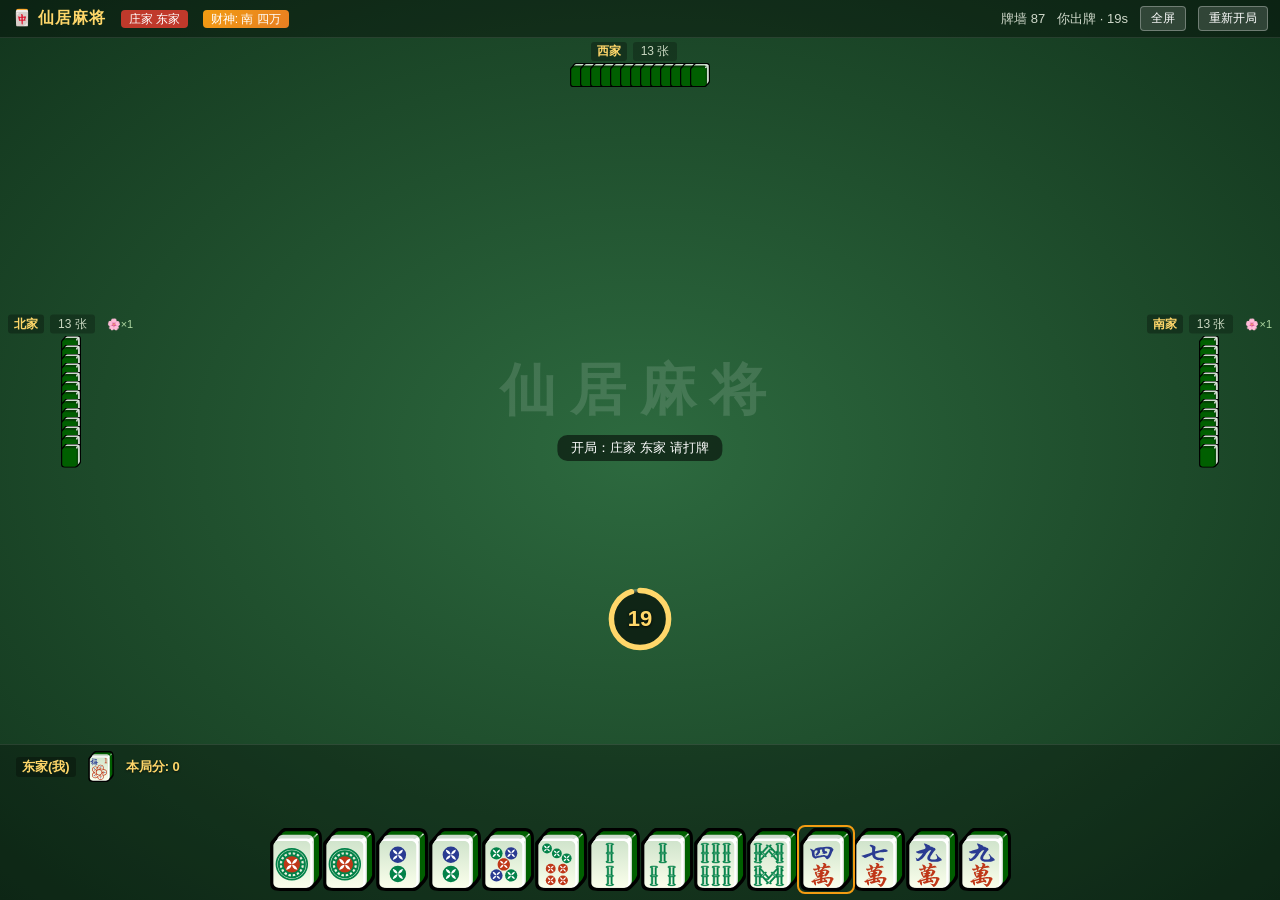
==== commit 81d2cf26: "修复选中圈残留（超时自动出牌后）；新增圈示刚摸上来的牌（青色圈微抬，打出即消失）" ====
--- a/xianju-mahjong-standalone.html
+++ b/xianju-mahjong-standalone.html
@@ -129,6 +129,13 @@
 .tile.small { width: 35px; height: 42px; }
 .tile.tiny { width: 26px; height: 31px; cursor: default; }
 .tile.god-mark { outline: 2px solid #f39c12; outline-offset: 1px; z-index: 2; border-radius: 5px; }
+/* 刚摸上来的牌：青色圈 + 微抬，与金色选中态区分 */
+.tile.drawn { transform: translateY(-6px); }
+.tile.drawn::after {
+  content: ''; position: absolute; inset: -3px; border: 2px solid #4dd0e1; border-radius: 7px;
+  box-shadow: 0 0 8px rgba(77,208,225,.85); pointer-events: none;
+}
+.tile.drawn.selected { transform: translateY(-11px); }
 
 /* 玩家手牌 */
 #player-area { flex: 0 0 auto; padding: 6px 16px 8px; background: rgba(0,0,0,.28); border-top: 1px solid rgba(255,255,255,.1); }
@@ -1254,6 +1261,7 @@
     this.needChiChoice = null; // 待玩家选择吃法
     this.autoPassTimer = null;
     this.gangKaiSeat = 0;      // 刚杠完的座位（杠后补牌标记）
+    this.lastDrawn = null;     // 刚摸上来的牌 {seat, tile}（UI 圈示用），打出后清空
   }
 
   /** 记录日志 */
@@ -1342,6 +1350,8 @@
       log: this.log.slice(-6),
       // 人机思考倒计时（无则为 null）
       thinking: this.thinkInfo ? { seat: this.thinkInfo.seat, kind: this.thinkInfo.kind, startedAt: this.thinkInfo.startedAt, until: this.thinkInfo.until } : null,
+      // 刚摸上来的牌（仅用于 UI 圈示；打出后为 null）
+      lastDrawn: this.lastDrawn ? { seat: this.lastDrawn.seat, tile: this.lastDrawn.tile } : null,
     };
   }
 
@@ -1399,6 +1409,7 @@
       count++;
       if (this.deck.length === 0) break;
       p.hand.push(this.deck.pop()); // 从尾部补牌
+      if (!isStart) this.lastDrawn = { seat, tile: p.hand[p.hand.length - 1] }; // 补进的牌也圈示
     }
     if (count > 0) {
       this.pushLog(this.seatName(seat) + ' 补花 ' + count + ' 张');
@@ -1444,6 +1455,7 @@
     const p = this.getPlayer(seat);
     const tile = this.deck.pop();
     p.hand.push(tile);
+    this.lastDrawn = { seat, tile }; // 记录刚摸上来的牌（若补花，buHua 会覆盖为补进的最后一张）
     p.gangKai = this.gangKaiSeat === seat; // 杠后摸的牌标记
     this.pushLog(this.seatName(seat) + ' 摸牌 ' + (p.isHuman ? T.tileToString(tile) : ''));
     // 补花
@@ -1494,6 +1506,7 @@
     const tile = p.hand.splice(index, 1)[0];
     this.discards.push({ seat, tile });
     this.lastDiscard = { seat, tile };
+    this.lastDrawn = null; // 打出后，"刚摸上来的牌"圈示消失
     p.gangKai = false;
     this.gangKaiSeat = 0;
     this.pushLog(this.seatName(seat) + ' 打出 ' + T.tileToString(tile));
@@ -1698,6 +1711,7 @@
     if (this.deck.length === 0) { this.drawGame = true; return this.finish(0, 'draw', null, null, false); }
     const tile = this.deck.pop();
     p.hand.push(tile);
+    this.lastDrawn = { seat, tile }; // 杠后补的牌也圈示（若补花，buHua 覆盖为最后一张）
     p.gangKai = true;
     this.pushLog(this.seatName(seat) + ' 杠后补牌');
     if (tile.suit === 'flower') {
@@ -1975,6 +1989,8 @@
   /* ============ 快照渲染 ============ */
 
   function render(snap) {
+    // 非"轮到我出牌"阶段一律清空选中态（防止超时自动出牌后选中圈残留在手牌上）
+    if (snap.phase !== 'waitHumanDiscard') selectedIdx = -1;
     // 财神标记
     $('god-tag').textContent = '财神: ' + snap.godTiles.map(T.tileToString).join(' ');
     $('wall-info').textContent = '牌墙 ' + snap.wallLeft;
@@ -2075,6 +2091,10 @@
     const handRow = $('my-hand');
     if (handRow) {
       handRow.innerHTML = '';
+      // 刚摸上来的牌（手牌数组最后一张）：轮到我出牌时圈示，打出后自动消失
+      const drawnIdx = (snap.phase === 'waitHumanDiscard' && snap.lastDrawn && snap.lastDrawn.seat === 1
+        && me.hand.length && T.sameTile(me.hand[me.hand.length - 1], snap.lastDrawn.tile))
+        ? me.hand.length - 1 : -1;
       const sorted = me.hand.map((t, i) => ({ t, i }));
       sorted.sort((a, b) => suitOrder(a.t) - suitOrder(b.t));
       sorted.forEach(({ t, i }) => {
@@ -2084,6 +2104,8 @@
         }
         // 标记财神
         if (R.isGod(t, snap.godTiles)) el.classList.add('god-mark');
+        // 圈示刚摸上来的牌
+        if (i === drawnIdx) el.classList.add('drawn');
         if (i === selectedIdx) el.classList.add('selected');
         el.dataset.idx = i;
         el.addEventListener('click', () => onMyTileClick(i, el));
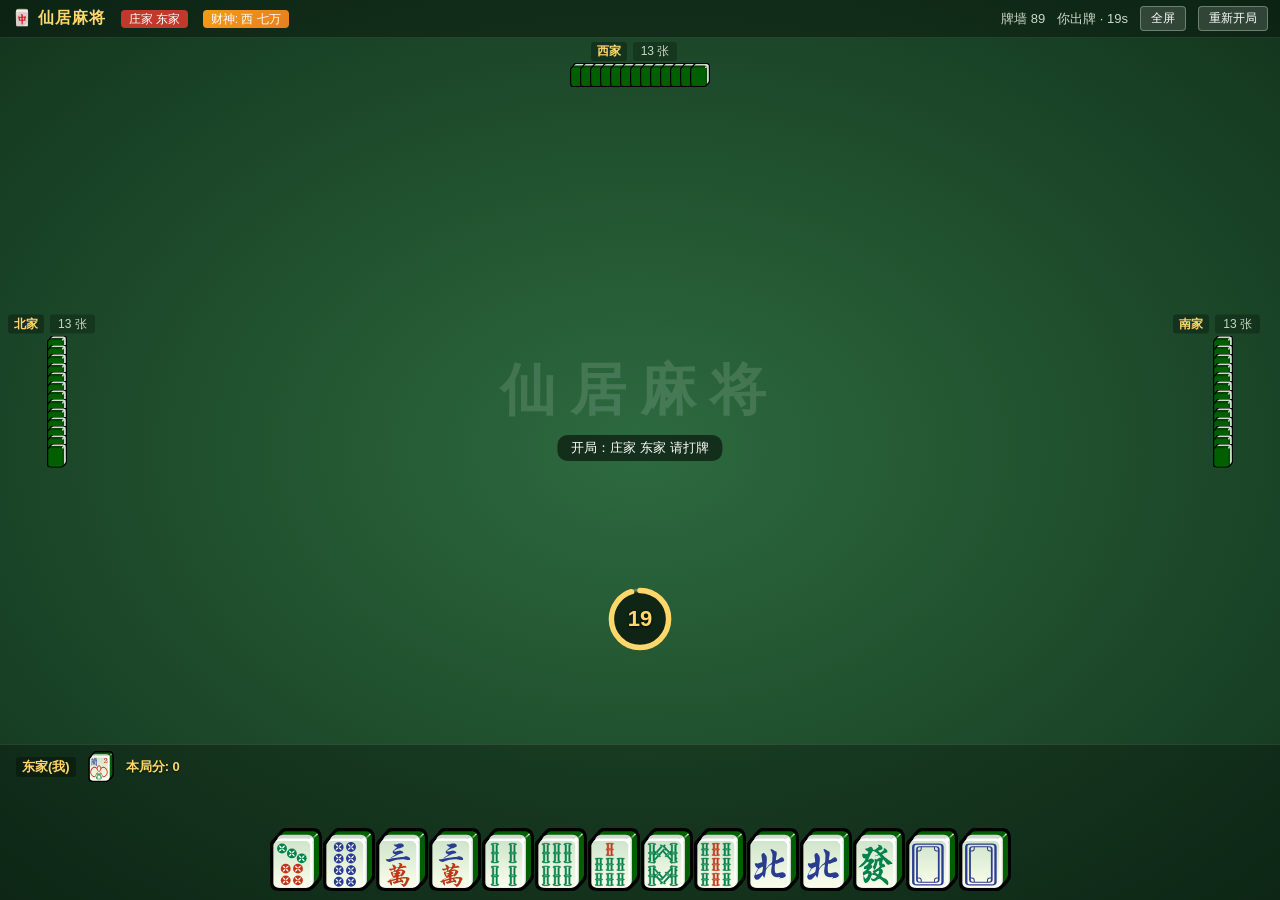
==== commit 1c3e669c: "手牌排序改筒万条风箭+财神最后；财神标识改淡黄色透明膜（去金色描边）" ====
--- a/xianju-mahjong-standalone.html
+++ b/xianju-mahjong-standalone.html
@@ -128,7 +128,12 @@
 .tile.selected { transform: translateY(-11px); filter: drop-shadow(0 0 7px rgba(255,215,0,.9)) drop-shadow(0 6px 8px rgba(0,0,0,.35)); }
 .tile.small { width: 35px; height: 42px; }
 .tile.tiny { width: 26px; height: 31px; cursor: default; }
-.tile.god-mark { outline: 2px solid #f39c12; outline-offset: 1px; z-index: 2; border-radius: 5px; }
+/* 财神：表面镀一层淡黄色透明膜（用 ::before，不与 drawn/fresh 的 ::after 冲突） */
+.tile.god-mark::before {
+  content: ''; position: absolute; inset: 0; z-index: 1;
+  background: rgba(255, 214, 64, 0.18);
+  border-radius: 5px; pointer-events: none;
+}
 /* 刚摸上来的牌：青色圈 + 微抬，与金色选中态区分 */
 .tile.drawn { transform: translateY(-6px); }
 .tile.drawn::after {
@@ -1980,10 +1985,11 @@
     return el;
   }
 
-  /** 花色排序函数 */
-  function suitOrder(t) {
-    const order = { wan:0, tong:1, tiao:2, feng:3, jian:4, flower:5 };
-    return (order[t.suit]||6) * 100 + t.num;
+  /** 手牌排序键：筒→万→条→风→中发白，财神永远排最后 */
+  function suitOrder(t, godTiles) {
+    const order = { tong: 0, wan: 1, tiao: 2, feng: 3, jian: 4, flower: 5 };
+    const base = (order[t.suit] ?? 6) * 100 + t.num;
+    return (godTiles && R.isGod(t, godTiles)) ? 10000 + base : base;
   }
 
   /* ============ 快照渲染 ============ */
@@ -2096,7 +2102,7 @@
         && me.hand.length && T.sameTile(me.hand[me.hand.length - 1], snap.lastDrawn.tile))
         ? me.hand.length - 1 : -1;
       const sorted = me.hand.map((t, i) => ({ t, i }));
-      sorted.sort((a, b) => suitOrder(a.t) - suitOrder(b.t));
+      sorted.sort((a, b) => suitOrder(a.t, snap.godTiles) - suitOrder(b.t, snap.godTiles));
       sorted.forEach(({ t, i }) => {
         const el = makeTileEl(t, {});
         if (t.suit === 'flower') {
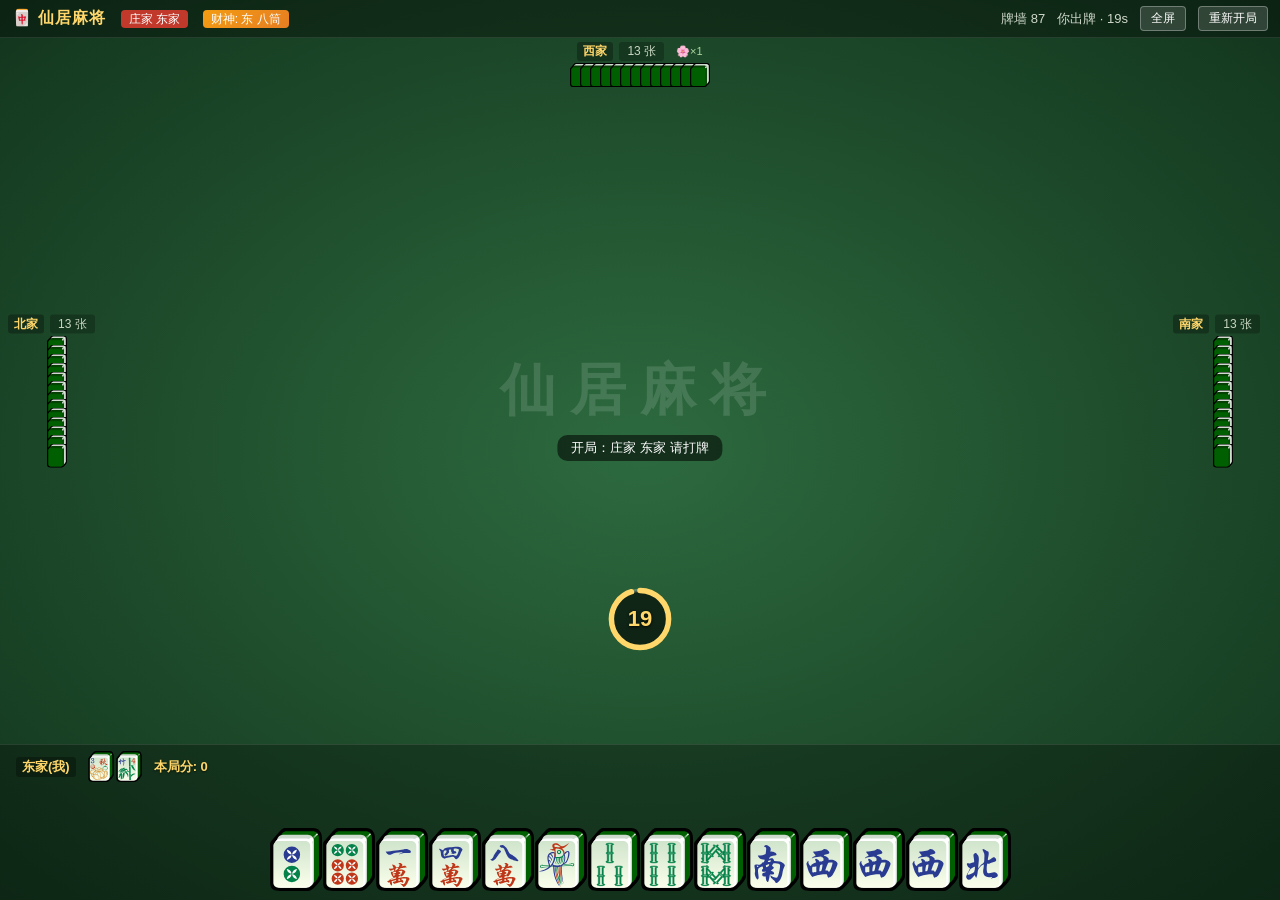
==== commit 15ab607f: "回归测试：两个用户截图牌型；minReplaceMelds 递归保护" ====
--- a/xianju-mahjong-standalone.html
+++ b/xianju-mahjong-standalone.html
@@ -571,6 +571,8 @@
     // 牌耗尽但还要面子：缺的靠未来摸牌补齐；gods 不足则判远
     return godsLeft >= needSets * 3 ? 0 : WIN_INF;
   }
+  // 递归保护：剩余真牌永远填不满面子缺口时直接判远（防无限递归栈溢出）
+  if (tiles.length + godsLeft < needSets * 3) return WIN_INF;
   const first = tiles[0];
   const c = countInHand(tiles, first);
   let best = WIN_INF;
@@ -977,10 +979,11 @@
   return { tai, details };
 }
 
-/** 只用刻子凑面子（碰碰胡检测用），财神补缺 */
+/** 只用刻子凑面子（碰碰胡/对对胡检测用），财神补缺 */
 function minReplaceMeldsOnlyKong(tiles, godsLeft, needSets) {
   if (needSets === 0) return tiles.length === 0 ? 0 : WIN_INF;
   if (tiles.length === 0) return godsLeft >= needSets * 3 ? 0 : WIN_INF;
+  if (tiles.length + godsLeft < needSets * 3) return WIN_INF; // 递归保护
   const first = tiles[0];
   const c = countInHand(tiles, first);
   let best = WIN_INF;
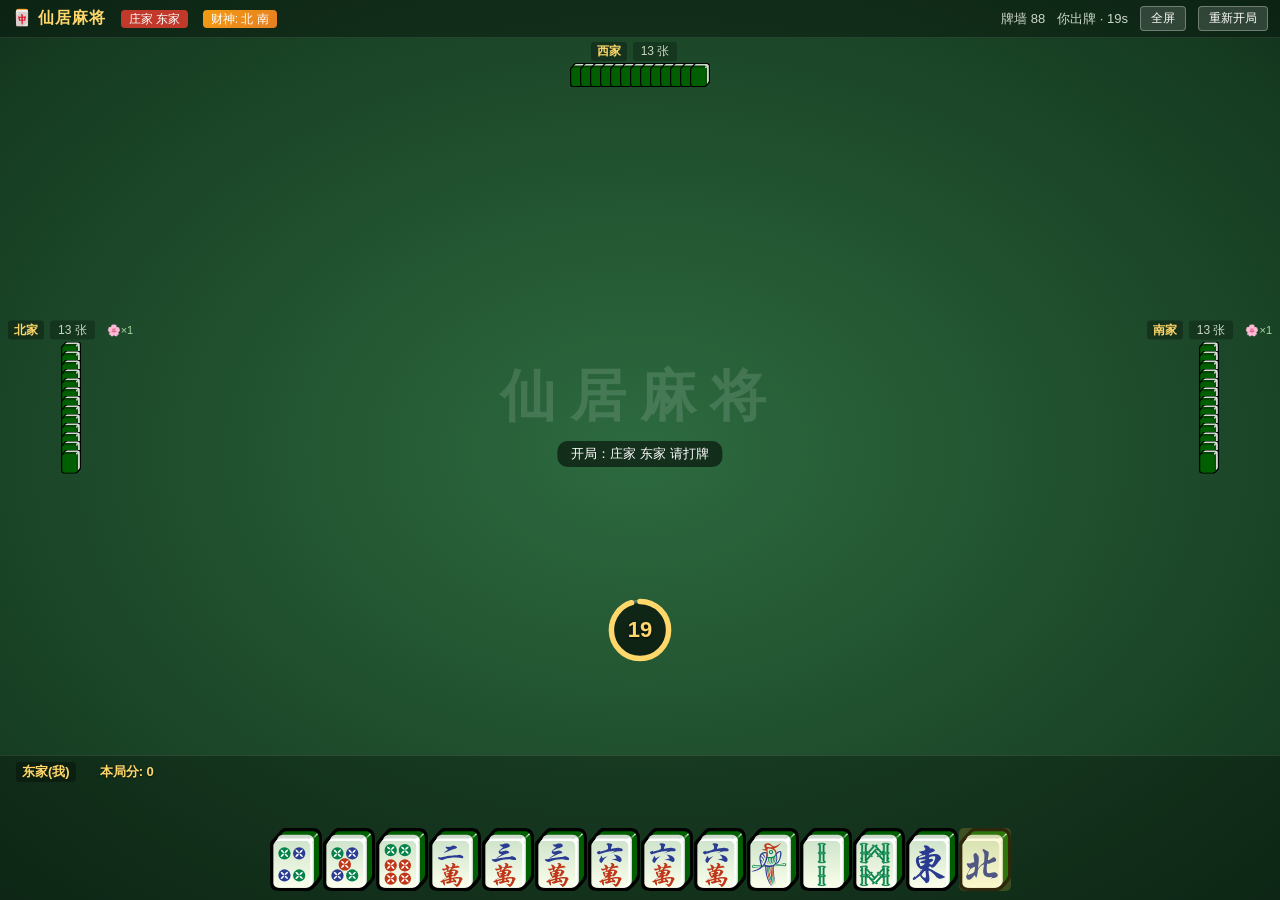
==== commit 089355dd: "胡牌改按钮制（自摸不自动胡）；吃碰杠胡过决策 20s 倒计时超时自动过；结算界面按成型牌型分组、财神嵌在使用位置；财神碰/双夹后摸到真牌可抽回财神" ====
--- a/xianju-mahjong-standalone.html
+++ b/xianju-mahjong-standalone.html
@@ -168,6 +168,12 @@
 .act-btn.win { background: linear-gradient(160deg,#e74c3c,#c0392b); color: #fff; animation: pulse 0.8s infinite; }
 .act-btn.pass { background: linear-gradient(160deg,#7f8c8d,#636e72); color: #fff; }
 .act-btn.discard { background: linear-gradient(160deg,#2ecc71,#1e9e52); color: #fff; }
+.act-btn.swap { background: linear-gradient(160deg,#5dade2,#2e86c1); color: #fff; }
+/* 副露里压着财神的标记 */
+.meld-god-badge {
+  font-size: 9px; color: #ffd76a; background: rgba(0,0,0,.55);
+  border-radius: 3px; padding: 0 3px; align-self: center; line-height: 1.6;
+}
 .act-btn:hover { filter: brightness(1.1); }
 @keyframes pulse { 0%,100%{transform:scale(1)} 50%{transform:scale(1.12)} }
 
@@ -324,6 +330,7 @@
   <!-- 操作区 -->
   <div id="actions">
     <button id="btn-discard" class="act-btn discard" style="display:none">出牌</button>
+    <button id="btn-swap" class="act-btn swap" style="display:none">换回财神</button>
     <button id="btn-chi" class="act-btn" style="display:none">吃</button>
     <button id="btn-peng" class="act-btn" style="display:none">碰</button>
     <button id="btn-gang" class="act-btn" style="display:none">杠</button>
@@ -511,6 +518,11 @@
  *  - 台数：庄2平1、风头+1、硬家各+1、硬碰硬(无财神)+1、碰碰胡+1、杠开+1、
  *          齐花+1、齐季+1、混一色+1、清一色+3、地胡+3、天胡+4、对座花牌+1/张
  *  - 截胡：逆时针（座位号递增）近者优先；诈胡赔付
+ *  - 点炮承包（包三家=点炮者付3×台数，其余两家不付），三触发条件：
+ *    ① 硬家承包：自己没听牌打出中发白被胡
+ *    ② 清一色承包：赢家副露≥3摊同花色，再打同花色让其清一色胡
+ *    ③ 连碰三摊：赢家≥3个碰/杠副露全部来自点炮者，再点炮给他
+ *    （清一色判定含副露花色：副露有字牌则不是清一色）
  *
  * 座位约定：1东 2南 3西 4北，行牌方向座位号递增(1→2→3→4→1)，
  * 即东的下家是南；"上家"= 座位号递减方向 = ((seat+2)%4)+1
@@ -548,6 +560,19 @@
 
 function countInHand(hand, tile) {
   return hand.filter(t => T.sameTile(t, tile)).length;
+}
+
+/**
+ * handSuits — 整副牌（手牌真牌 + 副露）涉及的花色集合，财神不参与。
+ * 清一色/混一色判定必须含副露花色（否则副露有字牌、手牌单色会被误判清一色）。
+ */
+function handSuits(hand, melds, godTiles) {
+  const suits = new Set(hand.filter(t => !isGod(t, godTiles)).map(t => t.suit));
+  for (const m of (melds || [])) {
+    if (m.type === 'chi' && m.tiles && m.tiles.length) suits.add(m.tiles[0].suit);
+    else if (m.tile) suits.add(m.tile.suit);
+  }
+  return suits;
 }
 
 /* ============ 胡牌判定（带财神） ============ */
@@ -636,8 +661,9 @@
     }
     if (c >= 3) return true;
   }
-  // ③ 成型结构·清一色 / 混一色（与 calcTai 同口径：财神不参与花色统计）
-  const suits = new Set(rest.map(t => t.suit));
+  // ③ 成型结构·清一色 / 混一色（与 calcTai 同口径：财神不参与花色统计，且含副露花色）
+  // rest 已剔除财神，godTiles 传 null 即可
+  const suits = handSuits(rest, melds, null);
   const hasNum = ['wan', 'tong', 'tiao'].some(s => suits.has(s));
   if (hasNum && suits.size === 1) return true;                                    // 清一色
   if (hasNum && suits.size === 2 && (suits.has('feng') || suits.has('jian'))) return true; // 混一色
@@ -964,8 +990,8 @@
   const seatFlower = collectedFlowers.filter(f => myF.includes(f.num)).length;
   if (seatFlower > 0) { tai += seatFlower; details.push('对座花牌 +' + seatFlower + '台'); }
 
-  // 清一色/混一色（财神牌不参与）
-  const nonGodSuits = new Set(hand.filter(t => !isGod(t, godTiles)).map(t => t.suit));
+  // 清一色/混一色（财神牌不参与；副露花色计入——副露有字牌则不算清一色）
+  const nonGodSuits = handSuits(hand, melds, godTiles);
   const hasNum = ['wan', 'tong', 'tiao'].some(s => nonGodSuits.has(s));
   if (nonGodSuits.size === 1 && hasNum) {
     tai += 3; details.push('清一色 +3台');
@@ -997,10 +1023,81 @@
   return best;
 }
 
+/* ============ 胡牌分解（结算展示用：财神嵌在实际使用位置） ============ */
+
+/** 递归拆面子（完整分解：所有真牌+财神必须全部用完），返回面子数组或 null */
+function solveMelds(tiles, godInst, needSets) {
+  if (needSets === 0) return (tiles.length === 0 && godInst.length === 0) ? [] : null;
+  if (tiles.length + godInst.length < needSets * 3) return null;
+  if (tiles.length === 0) {
+    if (godInst.length === needSets * 3) {
+      const sets = [];
+      for (let i = 0; i < needSets; i++) sets.push([godInst[i * 3], godInst[i * 3 + 1], godInst[i * 3 + 2]]);
+      return sets;
+    }
+    return null;
+  }
+  const first = tiles[0];
+  const c = countInHand(tiles, first);
+  // 1) 真牌刻子
+  if (c >= 3) {
+    const r = solveMelds(tiles.slice(c), godInst, needSets - 1);
+    if (r) return [[first, first, first], ...r];
+  }
+  // 2) 刻子 + 财神补缺（财神以真实牌面嵌在组内）
+  if (godInst.length >= 3 - c) {
+    const group = [];
+    for (let i = 0; i < c; i++) group.push(first);
+    const used = godInst.slice(0, 3 - c);
+    const r = solveMelds(tiles.slice(c), godInst.slice(3 - c), needSets - 1);
+    if (r) return [[...group, ...used], ...r];
+  }
+  // 3) 顺子 + 财神补位
+  if ((first.suit === 'wan' || first.suit === 'tong' || first.suit === 'tiao') && first.num <= 7) {
+    const want = [first, { suit: first.suit, num: first.num + 1 }, { suit: first.suit, num: first.num + 2 }];
+    const rem = tiles.slice();
+    const gods = godInst.slice();
+    const group = [];
+    let ok = true;
+    for (const x of want) {
+      const idx = rem.findIndex(t2 => T.sameTile(t2, x));
+      if (idx >= 0) group.push(rem.splice(idx, 1)[0]);
+      else if (gods.length > 0) group.push(gods.shift());
+      else { ok = false; break; }
+    }
+    if (ok) {
+      const r = solveMelds(rem, gods, needSets - 1);
+      if (r) return [group, ...r];
+    }
+  }
+  return null;
+}
+
+/**
+ * winDecompose — 把胡牌手牌分解成 { pair: [将,将], sets: [[面子3张], ...] }
+ * 财神以真实牌面嵌在它实际补齐的组里（结算界面"财神用在哪里就放在哪里"）。
+ * 与 winReplace 同规则；分解不出返回 null（调用方兜底平铺展示）。
+ */
+function winDecompose(hand, godTiles, opts = {}) {
+  const needSets = 4 - (opts.melds || []).length;
+  const godInst = hand.filter(t => isGod(t, godTiles));
+  const rest = hand.filter(t => !isGod(t, godTiles)).sort((a, b) => T.tileSortKey(a) - T.tileSortKey(b));
+  const cnt = T.countTiles(rest);
+  for (const [k, v] of cnt) {
+    if (v < 2) continue;
+    const [suit, num] = k.split('|');
+    const pairTile = { suit, num: parseInt(num, 10) };
+    const remaining = removeN(rest, pairTile, 2);
+    const sets = solveMelds(remaining, godInst.slice(), needSets);
+    if (sets) return { pair: [pairTile, pairTile], sets };
+  }
+  return null;
+}
+
 const RULES = {
-  WIN_INF, diceToSeat, buildGodTiles, isGod, countGods, countInHand,
+  WIN_INF, diceToSeat, buildGodTiles, isGod, countGods, countInHand, handSuits,
   winReplace, canWin, shanten, winAfterDraw, isSevenPairs, isTenpai, allDrawableTiles,
-  canChi, canPeng, canGang, canBuGang, isFlower, calcTai
+  canChi, canPeng, canGang, canBuGang, isFlower, calcTai, winDecompose
 };
 
 if (typeof module !== 'undefined' && module.exports) {
@@ -1270,6 +1367,9 @@
     this.autoPassTimer = null;
     this.gangKaiSeat = 0;      // 刚杠完的座位（杠后补牌标记）
     this.lastDrawn = null;     // 刚摸上来的牌 {seat, tile}（UI 圈示用），打出后清空
+    this.huPayerSeat = 0;      // 点炮者座位（结算用）
+    this.huChengBao = [];      // 承包触发原因列表（空=普通点炮付2×，非空=承包付3×）
+    this.selfHu = null;        // 玩家自摸待确认 {tianhu?, gangKai?}（胡牌由玩家点「胡」决定，不自动胡）
   }
 
   /** 记录日志 */
@@ -1320,10 +1420,30 @@
       this.thinkInfo = null;
       if (this.phase !== 'waitHumanDiscard') return;
       const p = this.getPlayer(this.humanSeat);
-      // 超时随机打出一张（财神也可能被打出）
       const idx = Math.floor(Math.random() * p.hand.length);
       this.pushLog('超时未出牌，随机打出 ' + T.tileToString(p.hand[idx]));
       this.humanDiscard(idx);
+    }, this.humanTimeoutMs);
+  }
+
+  /** 玩家声明（吃/碰/杠/胡/过）倒计时：超时自动「过」 */
+  _scheduleHumanClaimTimer() {
+    if (!this.humanTimeoutMs) return;
+    if (this.thinkTimer) return;
+    const now = Date.now();
+    this.thinkInfo = { seat: this.humanSeat, kind: 'claim', startedAt: now, until: now + this.humanTimeoutMs };
+    this.thinkTimer = setTimeout(() => {
+      this.thinkTimer = null;
+      this.thinkInfo = null;
+      if (this.phase === 'waitHumanClaim') {
+        this.pushLog('超时未决定，自动过');
+        this.humanClaim('pass');
+      } else if (this.phase === 'waitHumanChi') {
+        this.pushLog('超时未选择吃法，自动过');
+        this.needChiChoice = null;
+        this.pendingClaims = this.pendingClaims.filter(c => c.seat !== this.humanSeat);
+        this.claimsPassedCheck();
+      }
     }, this.humanTimeoutMs);
   }
 
@@ -1360,6 +1480,8 @@
       thinking: this.thinkInfo ? { seat: this.thinkInfo.seat, kind: this.thinkInfo.kind, startedAt: this.thinkInfo.startedAt, until: this.thinkInfo.until } : null,
       // 刚摸上来的牌（仅用于 UI 圈示；打出后为 null）
       lastDrawn: this.lastDrawn ? { seat: this.lastDrawn.seat, tile: this.lastDrawn.tile } : null,
+      // 玩家自摸待确认（亮「胡」按钮由玩家决定）
+      selfHu: !!this.selfHu,
     };
   }
 
@@ -1389,11 +1511,15 @@
     }
     // 全场补花（循环）
     for (const seat of SEATS) this.buHua(seat, true);
-    // 庄家天胡检测
+    // 庄家天胡检测（AI 自动胡；玩家亮「胡」按钮自行决定）
     const zhuang = this.getPlayer(this.zhuangSeat);
     if (R.canWin(zhuang.hand, this.godTiles, { seat: this.zhuangSeat, melds: zhuang.melds })) {
-      this.pushLog('庄家天胡！');
-      return this.finish(zhuang.seat, 'tianhu', zhuang.hand.slice(), null, true);
+      if (zhuang.isHuman) {
+        this.selfHu = { tianhu: true };
+      } else {
+        this.pushLog('庄家天胡！');
+        return this.finish(zhuang.seat, 'tianhu', zhuang.hand.slice(), null, true);
+      }
     }
     this.currentSeat = this.zhuangSeat;
     this.phase = 'discard';
@@ -1473,20 +1599,14 @@
       this.pushLog(this.seatName(seat) + ' 摸到花牌补花');
       // 补花后手牌数量回到 13（若补到花则继续补），重新检测自摸/暗杠
       if (this.deck.length === 0) { this.drawGame = true; return this.finish(0, 'draw', null, null, false); }
-      if (R.canWin(p.hand, this.godTiles, { seat, melds: p.melds })) {
-        this.pushLog(this.seatName(seat) + ' 补花后自摸胡！');
-        return this.finish(seat, 'self', p.hand.slice(), null, false);
-      }
+      if (this._checkSelfHu(seat, false)) return;
       this.phase = 'discard';
       this.emit();
       this.autoRun();
       return;
     }
-    // 自摸胡检测
-    if (R.canWin(p.hand, this.godTiles, { seat, melds: p.melds })) {
-      this.pushLog(this.seatName(seat) + ' 自摸胡！');
-      return this.finish(seat, 'self', p.hand.slice(), null, false);
-    }
+    // 自摸胡检测（AI 自动胡；玩家亮「胡」按钮）
+    if (this._checkSelfHu(seat, false)) return;
     // 暗杠检测（玩家可决策，AI 自动）
     this.phase = 'discard';
     this.emit();
@@ -1496,6 +1616,8 @@
   /** AI 打牌 */
   aiDiscard(seat) {
     const p = this.getPlayer(seat);
+    // 财神碰/双夹的副露里若压着财神，且手里摸到了对应真牌 → 抽回财神（永远划算）
+    this.swapGod(seat);
     // 暗杠决策
     const anGang = R.canGang(p.hand, null, this.godTiles);
     if (anGang && AI.wantGang(p.hand, { ...anGang.tile, isDiscard: false }, this.godTiles, { seat })) {
@@ -1505,6 +1627,69 @@
     const decision = AI.chooseDiscard(p.hand, this.godTiles, { seat, melds: p.melds });
     if (!decision) return;
     this.doDiscard(seat, decision.index);
+  }
+
+  /* ============ 财神抽回（财神碰/双夹后，摸到真牌可换回） ============ */
+
+  /** 检查是否有可抽回财神的副露：副露为碰、曾用财神、且手牌有该牌真牌 */
+  canSwapGod(seat) {
+    const p = this.getPlayer(seat);
+    return p.melds.some(m =>
+      m.type === 'peng' && (m.godTilesUsed || []).length > 0 && T.countInHand(p.hand, m.tile) >= 1
+    );
+  }
+
+  /** 抽回财神：手牌移除 1 张对应真牌入副露，副露中 1 张财神回到手牌 */
+  swapGod(seat) {
+    const p = this.getPlayer(seat);
+    const m = p.melds.find(m =>
+      m.type === 'peng' && (m.godTilesUsed || []).length > 0 && T.countInHand(p.hand, m.tile) >= 1
+    );
+    if (!m) return false;
+    const idx = p.hand.findIndex(x => T.sameTile(x, m.tile));
+    if (idx < 0) return false;
+    p.hand.splice(idx, 1);                    // 真牌补进副露
+    const godBack = m.godTilesUsed.pop();     // 财神抽回手牌
+    p.hand.push(godBack);
+    this.pushLog(this.seatName(seat) + ' 用 ' + T.tileToString(m.tile) + ' 换回财神 ' + T.tileToString(godBack));
+    this.emit();
+    return true;
+  }
+
+  /* ============ 自摸胡检测（玩家点按钮制） ============ */
+
+  /**
+   * 自摸检测：AI 自动胡；玩家只亮「胡」按钮（selfHu 挂起），由玩家决定要不要胡
+   * @returns true=已处理（胡或挂起）
+   */
+  _checkSelfHu(seat, gangKai = false) {
+    const p = this.getPlayer(seat);
+    const win = R.canWin(p.hand, this.godTiles, { seat, melds: p.melds });
+    if (p.isHuman) {
+      // 始终刷新自摸挂起状态（能胡则亮按钮，不能胡则清除）
+      this.selfHu = win ? Object.assign(this.selfHu || {}, { gangKai }) : null;
+      if (win) {
+        this.phase = 'waitHumanDiscard';
+        this.emit();
+        return true;
+      }
+      return false;
+    }
+    if (!win) return false;
+    this.pushLog(this.seatName(seat) + (gangKai ? ' 杠上开花自摸！' : ' 自摸胡！'));
+    this.finish(seat, 'self', p.hand.slice(), null, false, gangKai);
+    return true;
+  }
+
+  /** 玩家确认自摸胡（点「胡」按钮）；也可以放弃按钮改打牌 */
+  humanSelfHu() {
+    if (this.phase !== 'waitHumanDiscard' || !this.selfHu) return;
+    this.clearThink();
+    const p = this.getPlayer(this.humanSeat);
+    const opts = this.selfHu;
+    this.selfHu = null;
+    this.pushLog('你 自摸胡！');
+    this.finish(this.humanSeat, 'self', p.hand.slice(), null, !!opts.tianhu, !!opts.gangKai);
   }
 
   /** 执行打牌 */
@@ -1580,6 +1765,7 @@
     const humanClaims = this.pendingClaims.filter(c => this.getPlayer(c.seat).isHuman);
     if (humanClaims.length > 0) {
       this.phase = 'waitHumanClaim';
+      this._scheduleHumanClaimTimer(); // 声明决策 20s 倒计时，超时自动过
       this.emit();
       return;
     }
@@ -1643,8 +1829,10 @@
 
   doPeng(seat, tile) {
     const p = this.getPlayer(seat);
-    // 从手牌移除2张真牌（或1真1财神/2财神）
+    this.selfHu = null; // 碰后无摸牌，清掉可能残留的自摸挂起
+    // 从手牌移除2张真牌（或1真1财神/2财神）；用掉的财神记录在副露里，后续摸到真牌可抽回
     const peng = R.canPeng(p.hand, tile, this.godTiles);
+    const godTilesUsed = [];
     let removed = 0;
     if (peng.type === 'gold') {
       for (let i = 0; i < p.hand.length && removed < 2; i++) {
@@ -1654,13 +1842,13 @@
       const ti = p.hand.findIndex(x => T.sameTile(x, tile));
       if (ti >= 0) p.hand.splice(ti, 1);
       const gi = p.hand.findIndex(x => R.isGod(x, this.godTiles));
-      if (gi >= 0) p.hand.splice(gi, 1);
+      if (gi >= 0) godTilesUsed.push(p.hand.splice(gi, 1)[0]);
     } else { // double
       for (let i = 0; i < p.hand.length && removed < 2; i++) {
-        if (R.isGod(p.hand[i], this.godTiles)) { p.hand.splice(i, 1); removed++; i--; }
-      }
-    }
-    p.melds.push({ type: 'peng', tile: Object.assign({}, tile), claimType: peng.type });
+        if (R.isGod(p.hand[i], this.godTiles)) { godTilesUsed.push(p.hand.splice(i, 1)[0]); removed++; i--; }
+      }
+    }
+    p.melds.push({ type: 'peng', tile: Object.assign({}, tile), claimType: peng.type, godTilesUsed, fromSeat: this.lastDiscard ? this.lastDiscard.seat : 0 });
     this.removeDiscard(tile);
     this.pushLog(this.seatName(seat) + ' 碰 ' + T.tileToString(tile) + '（' + (peng.type === 'gold' ? '金碰' : peng.type === 'god' ? '财神碰' : '双夹') + '）');
     this.currentSeat = seat;
@@ -1671,13 +1859,14 @@
 
   doChi(seat, tile, chiTiles) {
     const p = this.getPlayer(seat);
+    this.selfHu = null; // 吃后无摸牌，清掉可能残留的自摸挂起
     // 从手牌移除顺子中非打出牌的两张
     const need = chiTiles.filter(t => !T.sameTile(t, tile));
     for (const nt of need) {
       const idx = p.hand.findIndex(x => T.sameTile(x, nt));
       if (idx >= 0) p.hand.splice(idx, 1);
     }
-    p.melds.push({ type: 'chi', tile: Object.assign({}, tile), tiles: chiTiles.map(t => Object.assign({}, t)) });
+    p.melds.push({ type: 'chi', tile: Object.assign({}, tile), tiles: chiTiles.map(t => Object.assign({}, t)), fromSeat: this.lastDiscard ? this.lastDiscard.seat : 0 });
     this.removeDiscard(tile);
     this.pushLog(this.seatName(seat) + ' 吃 ' + chiTiles.map(T.tileToString).join(''));
     this.currentSeat = seat;
@@ -1693,7 +1882,7 @@
     for (let i = 0; i < p.hand.length && removed < 3; i++) {
       if (T.sameTile(p.hand[i], tile)) { p.hand.splice(i, 1); removed++; i--; }
     }
-    p.melds.push({ type: 'gang', tile: Object.assign({}, tile), isAn: false });
+    p.melds.push({ type: 'gang', tile: Object.assign({}, tile), isAn: false, fromSeat: this.lastDiscard ? this.lastDiscard.seat : 0 });
     this.removeDiscard(tile);
     this.gangKaiSeat = seat;
     this.pushLog(this.seatName(seat) + ' 明杠 ' + T.tileToString(tile));
@@ -1706,7 +1895,7 @@
     for (let i = 0; i < p.hand.length && removed < 4; i++) {
       if (T.sameTile(p.hand[i], tile)) { p.hand.splice(i, 1); removed++; i--; }
     }
-    p.melds.push({ type: 'gang', tile: Object.assign({}, tile), isAn: true });
+    p.melds.push({ type: 'gang', tile: Object.assign({}, tile), isAn: true, fromSeat: 0 });
     this.gangKaiSeat = seat;
     this.pushLog(this.seatName(seat) + ' 暗杠 ' + T.tileToString(tile));
     this.afterGang(seat);
@@ -1727,32 +1916,81 @@
       this.pushLog(this.seatName(seat) + ' 补花');
       if (this.deck.length === 0) { this.drawGame = true; return this.finish(0, 'draw', null, null, false); }
       // 补花后回到打牌回合（补花补进的牌也可能自摸）
-      if (R.canWin(p.hand, this.godTiles, { seat, melds: p.melds })) {
-        this.pushLog(this.seatName(seat) + ' 杠后补花自摸！');
-        return this.finish(seat, 'self', p.hand.slice(), null, false, true);
-      }
+      if (this._checkSelfHu(seat, true)) return;
       this.phase = 'discard';
       this.emit(); this.autoRun();
       return;
     }
     // 杠上开花
-    if (R.canWin(p.hand, this.godTiles, { seat, melds: p.melds })) {
-      this.pushLog(this.seatName(seat) + ' 杠上开花自摸！');
-      return this.finish(seat, 'self', p.hand.slice(), null, false, true);
-    }
+    if (this._checkSelfHu(seat, true)) return;
     this.phase = 'discard';
     this.emit();
     this.autoRun();
+  }
+
+  /**
+   * 承包（包牌）检测 —— 点炮胡时调用，返回触发原因数组（空=普通点炮）。
+   * 仙居规则三触发条件：
+   *  ① 硬家承包：点炮者自己没听牌，打出中发白被胡
+   *  ② 清一色承包：赢家副露≥3摊同花色（万/筒/条），点炮者打同花色让其清一色胡
+   *  ③ 连碰三摊：赢家≥3个碰/杠类副露全部来自点炮者，再点炮给他
+   * @param {number} winnerSeat 胡牌者
+   * @param {number} discarderSeat 点炮者
+   * @param {Object} winTile 所点之牌
+   * @param {Array} hand14 赢家胡牌手牌（14张）
+   * @returns {string[]} 触发原因（可同时多条）
+   */
+  checkChengBao(winnerSeat, discarderSeat, winTile, hand14) {
+    const reasons = [];
+    const winner = this.getPlayer(winnerSeat);
+    const discarder = this.getPlayer(discarderSeat);
+
+    // ① 硬家承包：打中发白 + 自己没听牌（以打出后剩余13张判定听牌）
+    if (winTile.suit === 'jian') {
+      const tenpai = R.isTenpai(discarder.hand, this.godTiles, { seat: discarderSeat, melds: discarder.melds });
+      if (!tenpai) reasons.push('硬家承包（没听牌打' + T.tileToString(winTile) + '）');
+    }
+
+    // ② 清一色承包：赢家副露≥3摊同一数字花色，且所点牌同花色，且赢家确为清一色
+    const suitMeldCount = { wan: 0, tong: 0, tiao: 0 };
+    for (const m of winner.melds) {
+      const suit = m.type === 'chi'
+        ? (m.tiles && m.tiles.length ? m.tiles[0].suit : (m.tile ? m.tile.suit : null))
+        : (m.tile ? m.tile.suit : null);
+      if (suit && suitMeldCount[suit] !== undefined) suitMeldCount[suit]++;
+    }
+    const dangerSuit = Object.keys(suitMeldCount).find(s => suitMeldCount[s] >= 3);
+    if (dangerSuit && winTile.suit === dangerSuit) {
+      // 赢家必须确为清一色（手牌+副露同口径，财神不参与）
+      const suits = R.handSuits(hand14, winner.melds, this.godTiles);
+      const hasNum = ['wan', 'tong', 'tiao'].some(s => suits.has(s));
+      if (suits.size === 1 && hasNum) {
+        reasons.push('清一色承包（对方已三摊' + T.SUIT_NAMES[dangerSuit] + '）');
+      }
+    }
+
+    // ③ 连碰三摊：赢家≥3个碰/杠类副露（吃不算）全部来自点炮者
+    const fedCount = winner.melds.filter(m =>
+      (m.type === 'peng' || m.type === 'gang' || m.type === 'bugang') && m.fromSeat === discarderSeat
+    ).length;
+    if (fedCount >= 3) reasons.push('连碰三摊承包');
+
+    return reasons;
   }
 
   /** 胡牌 */
   doHu(seat, tile, type, gangKai = false) {
     const p = this.getPlayer(seat);
     const hand14 = type === 'self' ? p.hand.slice() : p.hand.concat([tile]);
-    // 记录放炮者（点炮胡结算用）
+    // 记录放炮者（点炮胡结算用）+ 承包检测
     this.huPayerSeat = 0;
+    this.huChengBao = [];
     if (type === 'discard' && this.lastDiscard) {
       this.huPayerSeat = this.lastDiscard.seat;
+      this.huChengBao = this.checkChengBao(seat, this.lastDiscard.seat, tile, hand14);
+      if (this.huChengBao.length) {
+        this.pushLog('💥 ' + this.seatName(this.lastDiscard.seat) + ' 触发' + this.huChengBao.join('、') + '，包三家！');
+      }
       this.removeDiscard(tile);
     }
     this.pushLog(this.seatName(seat) + ' 胡牌！');
@@ -1792,7 +2030,7 @@
     let tai = taiRes.tai;
     if (this.cap > 0 && tai > this.cap) tai = this.cap;
 
-    // 分差：自摸三家付；点炮点炮者付2倍
+    // 分差：自摸三家各付(台数)；点炮者付2倍；触发承包(硬家/清一色/连碰三摊)则包三家付3倍
     let scores = { 1: 0, 2: 0, 3: 0, 4: 0 };
     if (winType === 'self') {
       for (const s of SEATS) {
@@ -1804,7 +2042,8 @@
     } else {
       const payer = this.huPayerSeat || 0;
       if (payer && payer !== winnerSeat) {
-        const pay = tai * 2 * this.bottom;
+        const chengBao = this.huChengBao && this.huChengBao.length > 0;
+        const pay = tai * (chengBao ? 3 : 2) * this.bottom;
         scores[payer] -= pay;
         scores[winnerSeat] += pay;
       }
@@ -1818,11 +2057,15 @@
       meldsRaw: melds.map(m => Object.assign({}, m)),
       winTile: winTile ? T.tileToString(winTile) : null,
       tianhu, dihu, gangKai: gangKai || winner.gangKai,
+      chengBao: (this.huChengBao || []).slice(),
+      payerSeat: this.huPayerSeat || 0,
     };
     this.roundInfo = {
       winnerSeat, winnerName: this.seatName(winnerSeat),
       winType, tai, details: taiRes.details, scores,
       isHumanWin: winnerSeat === this.humanSeat,
+      chengBao: (this.huChengBao || []).slice(),
+      payerSeat: this.huPayerSeat || 0,
     };
     this.emit();
   }
@@ -1833,6 +2076,7 @@
   humanDiscard(index) {
     if (this.phase !== 'waitHumanDiscard') return;
     this.clearThink(); // 打出即取消本回合倒计时
+    this.selfHu = null; // 选择打牌即放弃本次自摸
     const p = this.getPlayer(this.humanSeat);
     if (index < 0 || index >= p.hand.length) return;
     this.doDiscard(this.humanSeat, index);
@@ -1841,6 +2085,7 @@
   /** 玩家声明决策 */
   humanClaim(action) {
     if (this.phase !== 'waitHumanClaim') return;
+    this.clearThink(); // 玩家已决定，取消声明倒计时
     const myClaim = this.pendingClaims.find(c => c.seat === this.humanSeat);
     if (!myClaim) return;
     if (action === 'hu') {
@@ -1854,6 +2099,7 @@
       if (chis.length > 0) {
         this.needChiChoice = chis;
         this.phase = 'waitHumanChi';
+        this._scheduleHumanClaimTimer(); // 吃法选择同样 20s 倒计时
         this.emit();
       } else {
         // 无有效吃法 → 按过处理
@@ -1869,6 +2115,7 @@
   /** 玩家选择吃法 */
   humanChiVariant(v) {
     if (this.phase !== 'waitHumanChi' || !this.needChiChoice) return;
+    this.clearThink();
     const chis = this.needChiChoice;
     this.needChiChoice = null;
     this.doChi(this.humanSeat, this.lastDiscard.tile, chis[v]);
@@ -1907,7 +2154,7 @@
       if (m.type === 'peng' && T.countInHand(p.hand, m.tile) >= 1) {
         const idx = p.hand.findIndex(x => T.sameTile(x, m.tile));
         p.hand.splice(idx, 1);
-        p.melds = p.melds.map(x => x === m ? { type: 'bugang', tile: m.tile } : x);
+        p.melds = p.melds.map(x => x === m ? { type: 'bugang', tile: m.tile, fromSeat: m.fromSeat } : x);
         this.gangKaiSeat = this.humanSeat;
         this.pushLog(this.seatName(this.humanSeat) + ' 补杠 ' + T.tileToString(m.tile));
         this.afterGang(this.humanSeat);
@@ -2082,6 +2329,13 @@
       me.melds.forEach(m => {
         const wrap = document.createElement('div');
         wrap.className = 'meld';
+        // 副露里压着财神（财神碰/双夹）→ 加小标记，提示可抽回
+        if ((m.godTilesUsed || []).length > 0) {
+          const badge = document.createElement('span');
+          badge.className = 'meld-god-badge';
+          badge.textContent = '神×' + m.godTilesUsed.length;
+          wrap.appendChild(badge);
+        }
         if (m.type === 'chi' && m.tiles) {
           m.tiles.forEach(tt => wrap.appendChild(makeTileEl(tt, { tiny: true })));
         } else {
@@ -2172,7 +2426,7 @@
     if (!bar) return;
     if (snap.roundInfo) {
       const ri = snap.roundInfo;
-      if (ri.isHumanWin) bar.textContent = '恭喜胡牌！' + ri.winType === 'self' ? '自摸' : '点炮';
+      if (ri.isHumanWin) bar.textContent = '恭喜胡牌！' + (ri.winType === 'self' ? '自摸' : '点炮');
       else bar.textContent = ri.winnerName + (ri.winType === 'self' ? ' 自摸胡牌' : ' 胡牌');
     } else if (snap.drawGame) {
       bar.textContent = '牌墙摸完，流局';
@@ -2233,6 +2487,10 @@
       showAction('btn-chi', false);
       showAction('btn-pass', true);
     } else if (phase === 'waitHumanDiscard') {
+      // 自摸胡按钮：玩家自己决定要不要胡
+      showAction('btn-hu', !!snap.selfHu);
+      // 财神抽回按钮：副露里有财神压着的碰，且手牌摸到了对应真牌
+      showAction('btn-swap', !!game && game.canSwapGod(1));
       // 暗杠 / 补杠入口
       const hasAnGang = canHumanAnGang(snap);
       const hasBuGang = canHumanBuGang(snap);
@@ -2328,7 +2586,12 @@
       }
       game.humanClaim('pass');
     });
-    $('btn-hu').addEventListener('click', () => game && game.humanClaim('hu'));
+    $('btn-hu').addEventListener('click', () => {
+      if (!game) return;
+      if (game.phase === 'waitHumanDiscard') game.humanSelfHu(); // 自摸胡（按钮制）
+      else game.humanClaim('hu'); // 点炮胡
+    });
+    $('btn-swap').addEventListener('click', () => { if (game) game.swapGod(1); });
     $('btn-peng').addEventListener('click', () => game && game.humanClaim('peng'));
     $('btn-gang').addEventListener('click', () => game && game.humanClaim('gang'));
     $('btn-chi').addEventListener('click', () => {
@@ -2352,6 +2615,7 @@
     });
     $('btn-chi-cancel').addEventListener('click', () => {
       if (game && game.phase === 'waitHumanChi') {
+        game.clearThink(); // 取消吃法选择倒计时
         game.needChiChoice = null;
         game.pendingClaims = game.pendingClaims.filter(c => c.seat !== 1);
         game.claimsPassedCheck();
@@ -2394,9 +2658,12 @@
       return;
     }
     const title = $('result-title');
-    title.textContent = (ri.isHumanWin ? '🎉 恭喜胡牌！' : ri.winnerName + ' 胡牌') + (ri.winType === 'self' ? '（自摸）' : '（点炮）');
+    const chengBao = ri.chengBao && ri.chengBao.length > 0;
+    title.textContent = (ri.isHumanWin ? '🎉 恭喜胡牌！' : ri.winnerName + ' 胡牌')
+      + (ri.winType === 'self' ? '（自摸）' : (chengBao ? '（点炮·承包）' : '（点炮）'));
     $('result-tai').textContent = ri.tai + ' 台';
-    $('result-detail').textContent = ri.details.join('  ·  ');
+    $('result-detail').textContent = ri.details.join('  ·  ')
+      + (chengBao ? '　💥 ' + T.FENG_NAMES[ri.payerSeat - 1] + '家' + ri.chengBao.join('、') + '，包三家(×3)' : '');
     // 各家得分
     const meSeat = 1;
     let scoreHtml = '';
@@ -2432,9 +2699,34 @@
         });
         group.appendChild(meldWrap);
       }
+      // 手牌按成型结构分组展示（财神嵌在实际使用位置）
       const handWrap = document.createElement('div');
-      handWrap.style.cssText = 'display:flex;gap:2px;flex-wrap:wrap;justify-content:center;';
-      (winner.huInfo.handRaw || []).forEach(tt => handWrap.appendChild(makeTileEl(tt, { small: true })));
+      handWrap.style.cssText = 'display:flex;gap:6px;flex-wrap:wrap;justify-content:center;';
+      const handRaw = winner.huInfo.handRaw || [];
+      const decomp = handRaw.length ? R.winDecompose(handRaw, snap.godTiles, { melds: winner.huInfo.meldsRaw || [] }) : null;
+      if (decomp) {
+        const addGroup = (tilesArr, label) => {
+          const g = document.createElement('div');
+          g.style.cssText = 'display:flex;gap:1px;background:#e8e0c8;border:1px solid #b8a97a;padding:2px;border-radius:4px;';
+          if (label) {
+            const lab = document.createElement('div');
+            lab.style.cssText = 'font-size:8px;color:#8a7a50;display:flex;align-items:center;padding:0 2px;writing-mode:vertical-lr;';
+            lab.textContent = label;
+            g.appendChild(lab);
+          }
+          tilesArr.forEach(tt => {
+            const el = makeTileEl(tt, { small: true });
+            if (R.isGod(tt, snap.godTiles)) el.classList.add('god-mark'); // 财神镀膜标识
+            g.appendChild(el);
+          });
+          handWrap.appendChild(g);
+        };
+        decomp.sets.forEach(gset => addGroup(gset));
+        addGroup(decomp.pair, '将'); // 将放最后
+      } else {
+        // 兜底：分解失败则平铺
+        handRaw.forEach(tt => handWrap.appendChild(makeTileEl(tt, { small: true })));
+      }
       group.appendChild(handWrap);
       handEl.appendChild(group);
     } else if (winner && winner.huInfo && winner.huInfo.hand) {
@@ -2469,11 +2761,7 @@
       claimCandidates = snap.pendingClaims.map(c => Object.assign({}, c));
       render(snap);
       if (snap.phase === 'waitHumanClaim') {
-        const myHu = claimCandidates.find(c => c.seat === 1 && c.action === 'hu');
-        // 自动胡：能胡必胡(简化体验)，否则等玩家操作
-        if (myHu) {
-          setTimeout(() => { if (game) game.humanClaim('hu'); }, 400);
-        }
+        // 能胡也仅亮按钮，由玩家决定（不自动胡）
       } else if (snap.phase === 'waitHumanChi') {
         if (game.needChiChoice && game.needChiChoice.length) {
           showChiOverlay(game.needChiChoice);
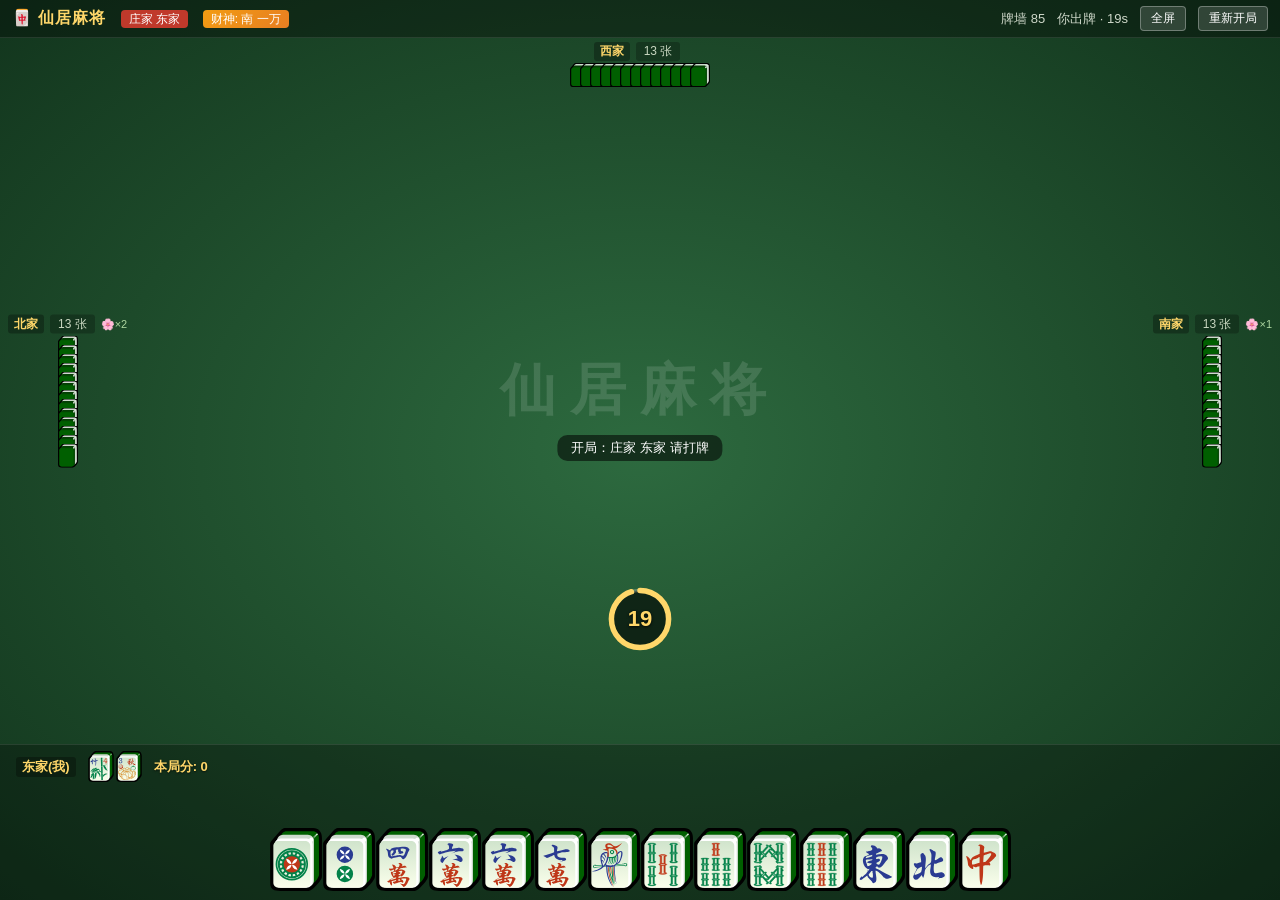
==== commit 301b94a6: "对手副露改真实牌面展示（暗杠露牌背）；声明倒计时的顶栏措辞修正为「请决定」" ====
--- a/xianju-mahjong-standalone.html
+++ b/xianju-mahjong-standalone.html
@@ -60,7 +60,11 @@
 .seat-name { color: #ffd76a; font-weight: 600; background: rgba(0,0,0,.3); padding: 1px 6px; border-radius: 3px; }
 .opp-info .is-dealer { color: #e74c3c; }
 .opp-tiles { font-size: 12px; color: #c8d6c0; background: rgba(0,0,0,.25); padding: 1px 8px; border-radius: 3px; }
-.opp-melds, .opp-flowers { font-size: 11px; color: #aed6a0; }
+.opp-melds { display: flex; gap: 3px; flex-wrap: wrap; justify-content: center; max-width: 170px; min-height: 0; }
+.opp-melds:empty { display: none; }
+.opp-meld { background: rgba(255,255,255,.08); padding: 1px; border-radius: 3px; }
+.opp-meld-back { width: 16px; height: 20px; background: url("[data-uri]") center / cover no-repeat; border-radius: 2px; }
+.opp-flowers { font-size: 11px; color: #aed6a0; }
 .opp.thinking .seat-name { background: rgba(255,215,106,.28); box-shadow: 0 0 6px rgba(255,215,106,.45); }
 @keyframes thinkPulse { 0%,100% { opacity: 1; } 50% { opacity: .5; } }
 
@@ -283,17 +287,20 @@
   <div id="table-main">
     <!-- 对家：西家（上方） -->
     <div class="opp" id="opp-3">
-      <div class="opp-info"><span class="seat-name">西家</span><span class="opp-tiles"></span><span class="opp-melds"></span><span class="opp-flowers"></span></div>
+      <div class="opp-info"><span class="seat-name">西家</span><span class="opp-tiles"></span><span class="opp-flowers"></span></div>
+      <div class="opp-melds"></div>
       <div class="opp-hand" id="hand-3"></div>
     </div>
     <!-- 上家：北家（左方） -->
     <div class="opp" id="opp-4">
-      <div class="opp-info"><span class="seat-name">北家</span><span class="opp-tiles"></span><span class="opp-melds"></span><span class="opp-flowers"></span></div>
+      <div class="opp-info"><span class="seat-name">北家</span><span class="opp-tiles"></span><span class="opp-flowers"></span></div>
+      <div class="opp-melds"></div>
       <div class="opp-hand v" id="hand-4"></div>
     </div>
     <!-- 下家：南家（右方） -->
     <div class="opp" id="opp-2">
-      <div class="opp-info"><span class="seat-name">南家</span><span class="opp-tiles"></span><span class="opp-melds"></span><span class="opp-flowers"></span></div>
+      <div class="opp-info"><span class="seat-name">南家</span><span class="opp-tiles"></span><span class="opp-flowers"></span></div>
+      <div class="opp-melds"></div>
       <div class="opp-hand v" id="hand-2"></div>
     </div>
 
@@ -2276,13 +2283,31 @@
       }
       const tilesEl = opp.querySelector('.opp-tiles');
       if (tilesEl) tilesEl.textContent = p.handCount + ' 张';
+      // 副露：真实牌面展示（不写汉字）；暗杠对其他人只露牌背
       const meldEl = opp.querySelector('.opp-melds');
-      if (meldEl) meldEl.textContent = p.melds.map(m => {
-        if (m.type === 'gang') return (m.isAn ? '暗杠' : '杠') + T.tileToString(m.tile);
-        if (m.type === 'peng') return '碰' + T.tileToString(m.tile);
-        if (m.type === 'chi') return '吃' + (m.tile ? T.tileToString(m.tile) : '');
-        return '';
-      }).join(' ');
+      if (meldEl) {
+        meldEl.innerHTML = '';
+        p.melds.forEach(m => {
+          const wrap = document.createElement('div');
+          wrap.className = 'meld opp-meld';
+          if (m.type === 'chi' && m.tiles) {
+            m.tiles.forEach(tt => wrap.appendChild(makeTileEl(tt, { tiny: true })));
+          } else {
+            const cnt = (m.type === 'gang' || m.type === 'bugang') ? 4 : 3;
+            const isAnGang = m.type === 'gang' && m.isAn;
+            for (let i = 0; i < cnt; i++) {
+              if (isAnGang) {
+                const back = document.createElement('div');
+                back.className = 'back-tile opp-meld-back';
+                wrap.appendChild(back);
+              } else {
+                wrap.appendChild(makeTileEl(m.tile, { tiny: true }));
+              }
+            }
+          }
+          meldEl.appendChild(wrap);
+        });
+      }
       const flowerEl = opp.querySelector('.opp-flowers');
       if (flowerEl) flowerEl.textContent = p.flowers.length ? '🌸×' + p.flowers.length : '';
       // 背面手牌
@@ -2403,11 +2428,11 @@
         clock.className = '';
       }
     }
-    // 顶栏提示（短文案，适配手机窄屏）
+    // 顶栏提示（短文案，按倒计时类型区分措辞，适配手机窄屏）
     const hint = $('turn-info');
     if (info && hint) {
       hint.textContent = info.seat === 1
-        ? '你出牌 · ' + remain + 's'
+        ? (info.kind === 'claim' ? '请决定 · ' + remain + 's' : '你出牌 · ' + remain + 's')
         : T.FENG_NAMES[info.seat - 1] + '家 · ' + remain + 's';
     }
     // 有倒计时进行时启动自刷新，没有则停掉
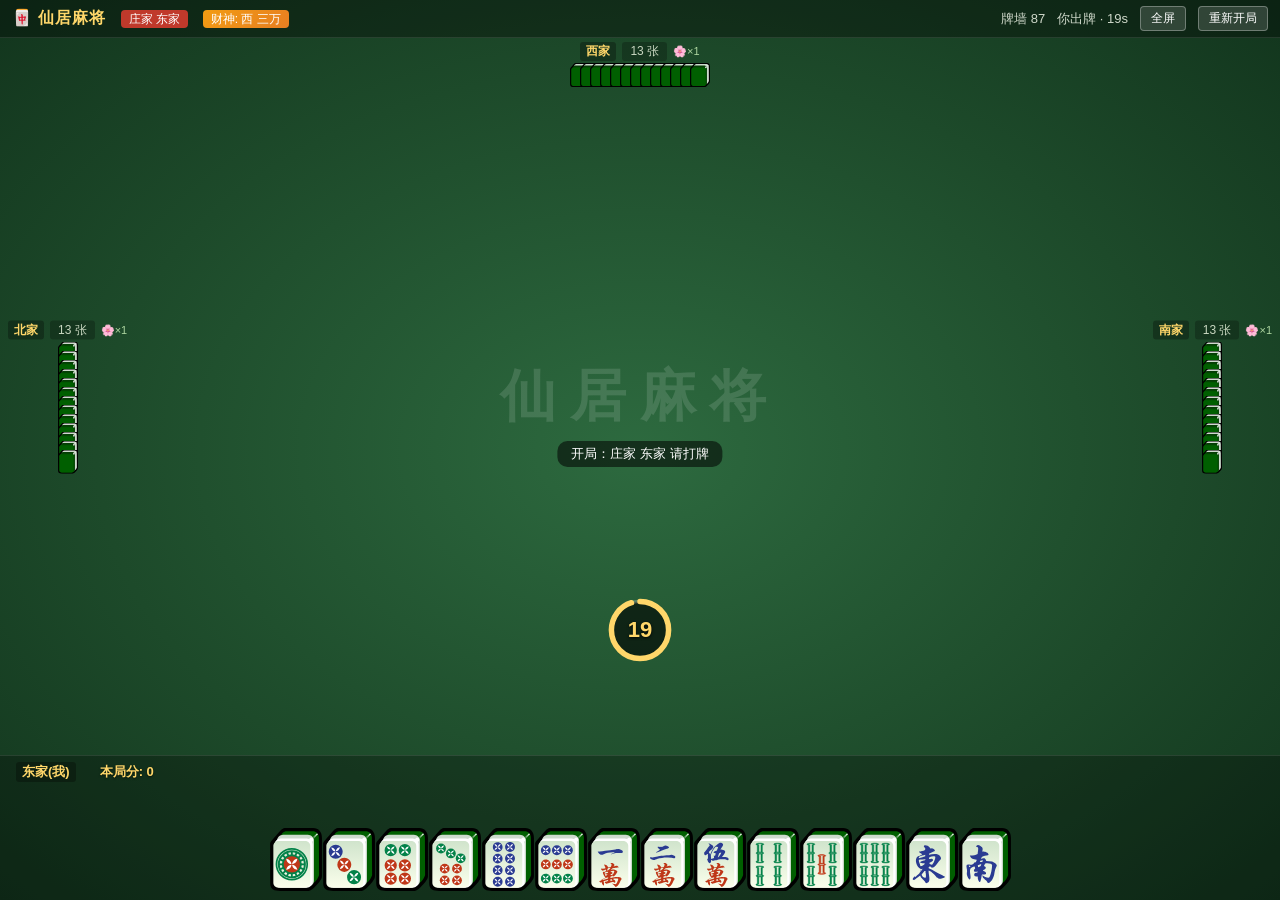
==== commit 2dc0c50c: "副露里的财神直接展示真身（带黄膜），去掉神×N文字徽章；抽回按钮改名「抽抽」；顺手修掉明杠首牌被文字覆盖的显示 bug" ====
--- a/xianju-mahjong-standalone.html
+++ b/xianju-mahjong-standalone.html
@@ -337,7 +337,7 @@
   <!-- 操作区 -->
   <div id="actions">
     <button id="btn-discard" class="act-btn discard" style="display:none">出牌</button>
-    <button id="btn-swap" class="act-btn swap" style="display:none">换回财神</button>
+    <button id="btn-swap" class="act-btn swap" style="display:none">抽抽</button>
     <button id="btn-chi" class="act-btn" style="display:none">吃</button>
     <button id="btn-peng" class="act-btn" style="display:none">碰</button>
     <button id="btn-gang" class="act-btn" style="display:none">杠</button>
@@ -718,6 +718,8 @@
 }
 
 function canWin(hand, godTiles, opts = {}) {
+  // 七对：无副露、14 张、七对子、无财神（财神不参与七对）
+  if (!(opts.melds || []).length && isSevenPairs(hand, godTiles)) return true;
   return winReplace(hand, godTiles, opts) === 0;
 }
 
@@ -988,6 +990,9 @@
 
   // 杠开
   if (gangKai) { tai += 1; details.push('杠上开花 +1台'); }
+
+  // 七对：无副露、无财神、七对子（调研口径与清一色同级 +3 台）
+  if (melds.length === 0 && isSevenPairs(hand, godTiles)) { tai += 3; details.push('七对 +3台'); }
 
   // 齐花/齐季/对座花牌
   const fset = new Set(collectedFlowers.map(f => f.num));
@@ -2295,13 +2300,19 @@
           } else {
             const cnt = (m.type === 'gang' || m.type === 'bugang') ? 4 : 3;
             const isAnGang = m.type === 'gang' && m.isAn;
+            const godsUsed = m.godTilesUsed || [];
             for (let i = 0; i < cnt; i++) {
               if (isAnGang) {
                 const back = document.createElement('div');
                 back.className = 'back-tile opp-meld-back';
                 wrap.appendChild(back);
+              } else if (i < cnt - godsUsed.length) {
+                wrap.appendChild(makeTileEl(m.tile, { tiny: true }));
               } else {
-                wrap.appendChild(makeTileEl(m.tile, { tiny: true }));
+                // 压着的财神直接展示（带黄膜）
+                const el = makeTileEl(godsUsed[i - (cnt - godsUsed.length)], { tiny: true });
+                el.classList.add('god-mark');
+                wrap.appendChild(el);
               }
             }
           }
@@ -2354,23 +2365,20 @@
       me.melds.forEach(m => {
         const wrap = document.createElement('div');
         wrap.className = 'meld';
-        // 副露里压着财神（财神碰/双夹）→ 加小标记，提示可抽回
-        if ((m.godTilesUsed || []).length > 0) {
-          const badge = document.createElement('span');
-          badge.className = 'meld-god-badge';
-          badge.textContent = '神×' + m.godTilesUsed.length;
-          wrap.appendChild(badge);
-        }
         if (m.type === 'chi' && m.tiles) {
           m.tiles.forEach(tt => wrap.appendChild(makeTileEl(tt, { tiny: true })));
         } else {
-          // 碰/杠 显示3或4张
+          // 碰/杠：真实牌 + 压着的财神直接展示（财神带黄膜）
+          const godsUsed = m.godTilesUsed || [];
           const cnt = (m.type === 'gang' || m.type === 'bugang') ? 4 : 3;
-          for (let i = 0; i < cnt; i++) {
-            const el = makeTileEl(m.tile, { tiny: true });
-            if (i === 0 && m.type === 'gang' && !m.isAn) el.textContent = (m.isAn ? '' : T.tileToString(m.tile));
+          for (let i = 0; i < cnt - godsUsed.length; i++) {
+            wrap.appendChild(makeTileEl(m.tile, { tiny: true }));
+          }
+          godsUsed.forEach(g => {
+            const el = makeTileEl(g, { tiny: true });
+            el.classList.add('god-mark');
             wrap.appendChild(el);
-          }
+          });
         }
         meldRow.appendChild(wrap);
       });
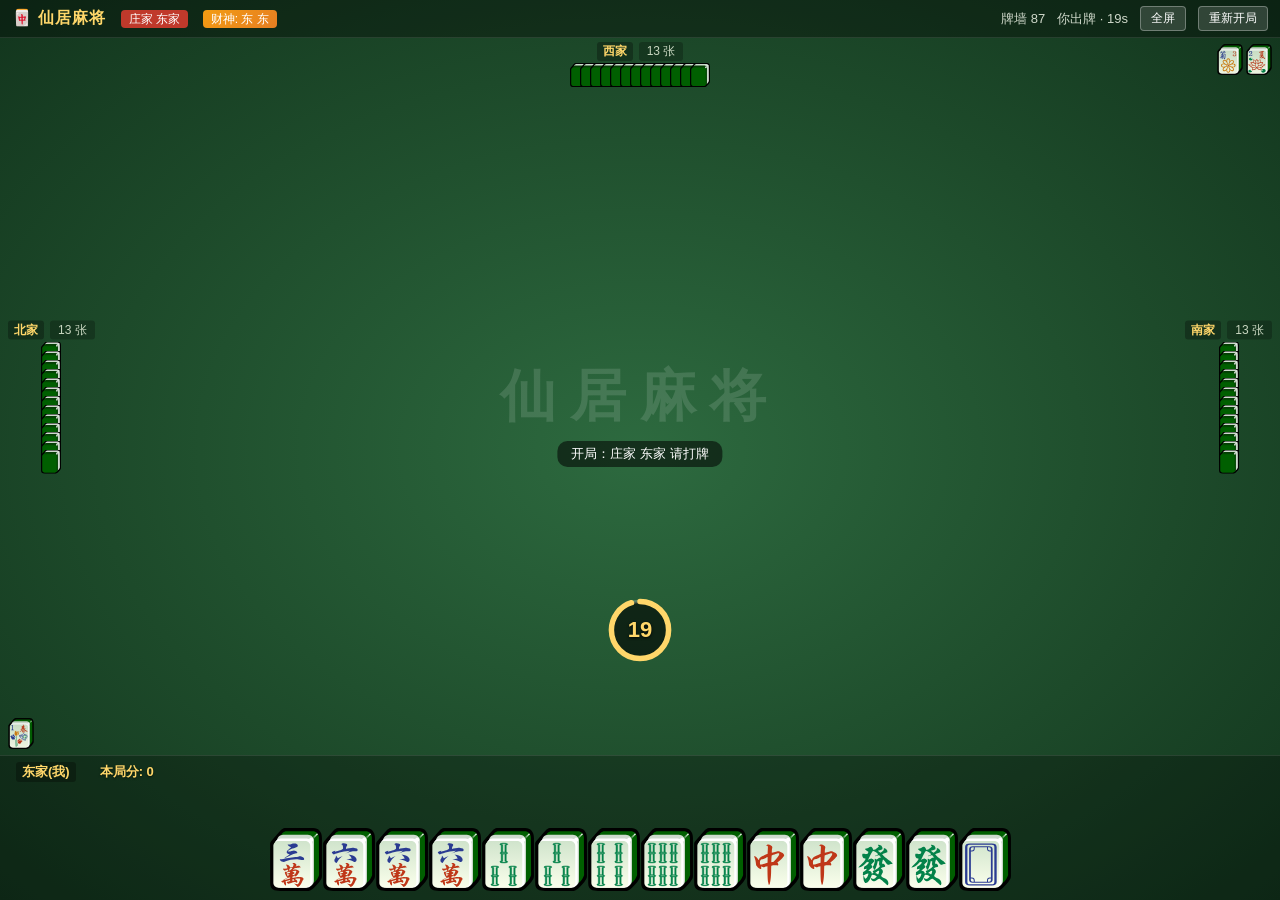
==== commit 813b6058: "布局重构：对手副露+花牌移到各家专属角落（西左上/南右上/北左下）不再与手牌弃牌重叠；对手花牌展示具体牌面；手机横屏消息条避开倒计时钟" ====
--- a/xianju-mahjong-standalone.html
+++ b/xianju-mahjong-standalone.html
@@ -60,11 +60,20 @@
 .seat-name { color: #ffd76a; font-weight: 600; background: rgba(0,0,0,.3); padding: 1px 6px; border-radius: 3px; }
 .opp-info .is-dealer { color: #e74c3c; }
 .opp-tiles { font-size: 12px; color: #c8d6c0; background: rgba(0,0,0,.25); padding: 1px 8px; border-radius: 3px; }
-.opp-melds { display: flex; gap: 3px; flex-wrap: wrap; justify-content: center; max-width: 170px; min-height: 0; }
-.opp-melds:empty { display: none; }
-.opp-meld { background: rgba(255,255,255,.08); padding: 1px; border-radius: 3px; }
-.opp-meld-back { width: 16px; height: 20px; background: url("[data-uri]") center / cover no-repeat; border-radius: 2px; }
-.opp-flowers { font-size: 11px; color: #aed6a0; }
+/* 对手副露+花牌区：各家专属角落（西=左上、南=右上、北=左下），不与弃牌/手牌重叠 */
+.opp-exposed {
+  position: absolute; display: flex; flex-wrap: wrap; gap: 3px; align-content: flex-start;
+  max-width: 290px; z-index: 4;
+}
+.opp-exposed:empty { display: none; }
+#melds-3 { top: 6px; left: 8px; }          /* 西家：左上角 */
+#melds-2 { top: 6px; right: 8px; }         /* 南家：右上角 */
+#melds-4 { bottom: 6px; left: 8px; }       /* 北家：左下角 */
+.opp-exposed .opp-meld { background: rgba(255,255,255,.08); padding: 1px; border-radius: 3px; }
+.opp-exposed .opp-meld-back { width: 16px; height: 20px; background: url("[data-uri]") center / cover no-repeat; border-radius: 2px; }
+/* 对手花牌：真实牌面，略小于副露牌 */
+.opp-exposed .opp-flower { opacity: .95; }
+.opp-flowers { display: none; } /* 花牌改真实牌面展示在副露区，文字计数废弃 */
 .opp.thinking .seat-name { background: rgba(255,215,106,.28); box-shadow: 0 0 6px rgba(255,215,106,.45); }
 @keyframes thinkPulse { 0%,100% { opacity: 1; } 50% { opacity: .5; } }
 
@@ -259,7 +268,7 @@
 body.mobile #countdown-clock.pos-2 { right: calc(13% + 120px); }
 
 body.mobile #center-deco { font-size: 28px; letter-spacing: 8px; }
-body.mobile #msg-bar { font-size: 11px; top: calc(50% + 24px); padding: 3px 10px; }
+body.mobile #msg-bar { font-size: 11px; top: calc(50% + 24px); padding: 3px 10px; left: calc(50% + 70px); transform: none; max-width: 38%; }
 body.mobile #actions { bottom: 92px; }
 body.mobile .act-btn { padding: 8px 14px; font-size: 13px; }
 
@@ -288,21 +297,23 @@
     <!-- 对家：西家（上方） -->
     <div class="opp" id="opp-3">
       <div class="opp-info"><span class="seat-name">西家</span><span class="opp-tiles"></span><span class="opp-flowers"></span></div>
-      <div class="opp-melds"></div>
       <div class="opp-hand" id="hand-3"></div>
     </div>
     <!-- 上家：北家（左方） -->
     <div class="opp" id="opp-4">
       <div class="opp-info"><span class="seat-name">北家</span><span class="opp-tiles"></span><span class="opp-flowers"></span></div>
-      <div class="opp-melds"></div>
       <div class="opp-hand v" id="hand-4"></div>
     </div>
     <!-- 下家：南家（右方） -->
     <div class="opp" id="opp-2">
       <div class="opp-info"><span class="seat-name">南家</span><span class="opp-tiles"></span><span class="opp-flowers"></span></div>
-      <div class="opp-melds"></div>
       <div class="opp-hand v" id="hand-2"></div>
     </div>
+
+    <!-- 对手副露+花牌区：各家专属角落（西=左上、南=右上、北=左下），不与弃牌/手牌重叠 -->
+    <div class="opp-exposed" id="melds-3"></div>
+    <div class="opp-exposed" id="melds-2"></div>
+    <div class="opp-exposed" id="melds-4"></div>
 
     <!-- 弃牌区：每家打出的牌排在自己面前 -->
     <div class="discard-pile" id="discard-3"></div>  <!-- 西家（上）面前 -->
@@ -525,11 +536,18 @@
  *  - 台数：庄2平1、风头+1、硬家各+1、硬碰硬(无财神)+1、碰碰胡+1、杠开+1、
  *          齐花+1、齐季+1、混一色+1、清一色+3、地胡+3、天胡+4、对座花牌+1/张
  *  - 截胡：逆时针（座位号递增）近者优先；诈胡赔付
- *  - 点炮承包（包三家=点炮者付3×台数，其余两家不付），三触发条件：
- *    ① 硬家承包：自己没听牌打出中发白被胡
- *    ② 清一色承包：赢家副露≥3摊同花色，再打同花色让其清一色胡
+ *  - 承包（包三家=承包者付3×台数，其余两家不付），触发条件：
+ *    ① 硬家承包：自己没听牌打出中发白被胡（点炮）
+ *    ② 清一色承包：赢家副露≥3摊同花色，再打同花色让其清一色胡（点炮）
  *    ③ 连碰三摊：赢家≥3个碰/杠副露全部来自点炮者，再点炮给他
- *    （清一色判定含副露花色：副露有字牌则不是清一色）
+ *    ④ 生牌阶段承包：剩15对后打生牌被胡（点炮）
+ *    ⑤ 清一色自摸追包：清一色自摸且≥3摊副露来自上家 → 上家承包
+ *    ⑥ 被抢杠承包：补杠被抢杠胡 → 补杠者承包
+ *  - 七对：无副露无财神七对子可胡，+3台
+ *  - 黄牌：牌墙剩8对（16张）流局；生牌阶段：剩15对（30张）
+ *  - 同巡限制：能胡不胡/能碰不碰，同巡再遇同牌不可胡/碰，动牌解除
+ *  - 吃张当巡禁打同张；庄家胡牌连庄（闲家胡/黄牌下庄）
+ *  - （清一色判定含副露花色：副露有字牌则不是清一色）
  *
  * 座位约定：1东 2南 3西 4北，行牌方向座位号递增(1→2→3→4→1)，
  * 即东的下家是南；"上家"= 座位号递减方向 = ((seat+2)%4)+1
@@ -1322,6 +1340,9 @@
   : (window.AI || window.ai);
 
 const SEATS = [1, 2, 3, 4];
+// 黄牌：牌墙剩 8 对（16 张）即流局（官方台州规则）；生牌阶段：剩 15 对（30 张）
+const WALL_RESERVE = 16;
+const SHENG_STAGE = 30;
 
 class Game {
   /**
@@ -1358,6 +1379,7 @@
       huInfo: null,    // 胡牌记录
       score: 0,        // 本局得分
       gangKai: false,
+      chiBanTile: null, // 吃张当巡禁打同张（吃进来的那张牌面，打出其他牌后解除）
     }));
     this.deck = [];
     this.discards = [];       // {seat, tile}
@@ -1381,6 +1403,10 @@
     this.lastDrawn = null;     // 刚摸上来的牌 {seat, tile}（UI 圈示用），打出后清空
     this.huPayerSeat = 0;      // 点炮者座位（结算用）
     this.huChengBao = [];      // 承包触发原因列表（空=普通点炮付2×，非空=承包付3×）
+    this.passLock = {};        // 同巡限制：seat → [{action:'hu'|'peng', tile}]，动牌后解除
+    this.playedTypes = new Set(); // 本局所有被打过的牌面（含被吃碰杠消费的），生牌判定用
+    this.lastDiscardWasSheng = false; // 上一张打出牌在打出前是否为生牌
+    this.shengStage = false;   // 是否已进入生牌阶段（剩15对）
     this.selfHu = null;        // 玩家自摸待确认 {tianhu?, gangKai?}（胡牌由玩家点「胡」决定，不自动胡）
   }
 
@@ -1553,7 +1579,7 @@
       const flower = p.hand.splice(fi, 1)[0];
       p.flowers.push(flower);
       count++;
-      if (this.deck.length === 0) break;
+      if (this.deck.length <= WALL_RESERVE) break; // 牌墙保留 8 对（黄牌线），不再补
       p.hand.push(this.deck.pop()); // 从尾部补牌
       if (!isStart) this.lastDrawn = { seat, tile: p.hand[p.hand.length - 1] }; // 补进的牌也圈示
     }
@@ -1597,7 +1623,13 @@
 
   /** 摸牌（当前家） */
   doDraw(seat) {
-    if (this.deck.length === 0) { this.drawGame = true; this.pushLog('牌墙摸完，流局'); return this.finish(0, 'draw', null, null, false); }
+    if (this.deck.length <= WALL_RESERVE) { this.drawGame = true; this.pushLog('牌墙剩 8 对（16 张），黄牌流局'); return this.finish(0, 'draw', null, null, false); }
+    delete this.passLock[seat]; // 动牌（摸牌）解除该家同巡限制
+    // 进入生牌阶段提示（剩 15 对）
+    if (!this.shengStage && this.deck.length <= SHENG_STAGE) {
+      this.shengStage = true;
+      this.pushLog('⚠️ 进入生牌阶段（剩 15 对）：打生牌被胡将承包');
+    }
     const p = this.getPlayer(seat);
     const tile = this.deck.pop();
     p.hand.push(tile);
@@ -1610,7 +1642,7 @@
       this.buHua(seat);
       this.pushLog(this.seatName(seat) + ' 摸到花牌补花');
       // 补花后手牌数量回到 13（若补到花则继续补），重新检测自摸/暗杠
-      if (this.deck.length === 0) { this.drawGame = true; return this.finish(0, 'draw', null, null, false); }
+      if (this.deck.length <= WALL_RESERVE) { this.drawGame = true; this.pushLog('牌墙剩 8 对（16 张），黄牌流局'); return this.finish(0, 'draw', null, null, false); }
       if (this._checkSelfHu(seat, false)) return;
       this.phase = 'discard';
       this.emit();
@@ -1638,7 +1670,13 @@
     }
     const decision = AI.chooseDiscard(p.hand, this.godTiles, { seat, melds: p.melds });
     if (!decision) return;
-    this.doDiscard(seat, decision.index);
+    let idx = decision.index;
+    // 吃张当巡禁打同张：AI 选中禁打牌时改打第一张可打的
+    if (p.chiBanTile && T.sameTile(p.hand[idx], p.chiBanTile)) {
+      idx = p.hand.findIndex(t => !T.sameTile(t, p.chiBanTile));
+      if (idx < 0) idx = 0;
+    }
+    this.doDiscard(seat, idx);
   }
 
   /* ============ 财神抽回（财神碰/双夹后，摸到真牌可换回） ============ */
@@ -1704,11 +1742,21 @@
     this.finish(this.humanSeat, 'self', p.hand.slice(), null, !!opts.tianhu, !!opts.gangKai);
   }
 
-  /** 执行打牌 */
+  /** 执行打牌（返回 false=未打出，如吃张当巡禁打同张） */
   doDiscard(seat, index) {
     const p = this.getPlayer(seat);
-    if (index < 0 || index >= p.hand.length) return;
+    if (index < 0 || index >= p.hand.length) return false;
+    // 吃张当巡禁打同张：本巡刚吃进的牌面不能打出（大吊除外规则暂不涉及）
+    if (p.chiBanTile && T.sameTile(p.hand[index], p.chiBanTile)) {
+      this.pushLog('吃张当巡不能打同张（' + T.tileToString(p.chiBanTile) + '）');
+      return false;
+    }
+    p.chiBanTile = null; // 打出即解除
     const tile = p.hand.splice(index, 1)[0];
+    // 生牌记录：该牌面打出前是否从未被打过
+    const key = tile.suit + '|' + tile.num;
+    this.lastDiscardWasSheng = !this.playedTypes.has(key);
+    this.playedTypes.add(key);
     this.discards.push({ seat, tile });
     this.lastDiscard = { seat, tile };
     this.lastDrawn = null; // 打出后，"刚摸上来的牌"圈示消失
@@ -1724,6 +1772,22 @@
       this.emit();
       this.autoRun();
     }
+    return true;
+  }
+
+  /** 同巡限制查询：该家本巡是否被锁了对这张牌的 hu/peng */
+  _isPassLocked(seat, action, tile) {
+    return (this.passLock[seat] || []).some(l => l.action === action && T.sameTile(l.tile, tile));
+  }
+
+  /** 同巡限制记录：放弃可胡/可碰 → 本巡内同牌再出现不能胡/碰 */
+  _lockPass(seat, action, tile) {
+    if (!tile) return;
+    const list = this.passLock[seat] || (this.passLock[seat] = []);
+    if (!list.some(l => l.action === action && T.sameTile(l.tile, tile))) {
+      list.push({ action, tile: Object.assign({}, tile) });
+      this.pushLog(this.seatName(seat) + (action === 'hu' ? ' 能胡不胡，本巡锁定 ' : ' 能碰不碰，本巡锁定 ') + T.tileToString(tile));
+    }
   }
 
   /** 收集声明：逆时针（seat+1 开始）依次检查胡/碰/杠/吃 */
@@ -1738,6 +1802,7 @@
     for (const seat of order) {
       const p = this.getPlayer(seat);
       if (p.huInfo) continue;
+      if (this._isPassLocked(seat, 'hu', tile)) continue; // 同巡能胡不胡限制
       if (R.canWin(p.hand.concat([tile]), this.godTiles, { seat, melds: p.melds })) {
         winClaims.push({ seat, action: 'hu', priority: order.indexOf(seat) });
       }
@@ -1750,7 +1815,7 @@
       if (winClaims.some(c => c.seat === seat)) continue;
       // 已有 4 个面子 → 只能胡，不能再吃碰杠
       if (p.melds.length >= 4) continue;
-      const peng = R.canPeng(p.hand, tile, this.godTiles);
+      const peng = this._isPassLocked(seat, 'peng', tile) ? null : R.canPeng(p.hand, tile, this.godTiles); // 同巡能碰不碰限制
       const gang = R.canGang(p.hand, tile, this.godTiles);
       const chi = R.canChi(p.hand, tile, seat, discardSeat);
       const list = [];
@@ -1799,6 +1864,8 @@
           this.doPeng(claim.seat, this.lastDiscard.tile);
           return;
         }
+        // AI 能碰不碰 → 本巡锁定同牌碰
+        this._lockPass(claim.seat, 'peng', this.lastDiscard.tile);
       } else if (claim.action === 'gang') {
         this.doGang(claim.seat, this.lastDiscard.tile);
         return;
@@ -1842,6 +1909,7 @@
   doPeng(seat, tile) {
     const p = this.getPlayer(seat);
     this.selfHu = null; // 碰后无摸牌，清掉可能残留的自摸挂起
+    delete this.passLock[seat]; // 动牌解除同巡限制
     // 从手牌移除2张真牌（或1真1财神/2财神）；用掉的财神记录在副露里，后续摸到真牌可抽回
     const peng = R.canPeng(p.hand, tile, this.godTiles);
     const godTilesUsed = [];
@@ -1872,6 +1940,8 @@
   doChi(seat, tile, chiTiles) {
     const p = this.getPlayer(seat);
     this.selfHu = null; // 吃后无摸牌，清掉可能残留的自摸挂起
+    delete this.passLock[seat]; // 动牌解除同巡限制
+    p.chiBanTile = Object.assign({}, tile); // 吃张当巡禁打同张
     // 从手牌移除顺子中非打出牌的两张
     const need = chiTiles.filter(t => !T.sameTile(t, tile));
     for (const nt of need) {
@@ -1890,6 +1960,7 @@
   doGang(seat, tile) {
     // 明杠：手牌3张 + 打出1张
     const p = this.getPlayer(seat);
+    delete this.passLock[seat]; // 动牌解除同巡限制
     let removed = 0;
     for (let i = 0; i < p.hand.length && removed < 3; i++) {
       if (T.sameTile(p.hand[i], tile)) { p.hand.splice(i, 1); removed++; i--; }
@@ -1903,6 +1974,7 @@
 
   doAnGang(seat, tile) {
     const p = this.getPlayer(seat);
+    delete this.passLock[seat]; // 动牌解除同巡限制
     let removed = 0;
     for (let i = 0; i < p.hand.length && removed < 4; i++) {
       if (T.sameTile(p.hand[i], tile)) { p.hand.splice(i, 1); removed++; i--; }
@@ -1917,7 +1989,7 @@
   afterGang(seat) {
     const p = this.getPlayer(seat);
     this.pendingClaims = []; // 杠已执行，清空所有残留声明
-    if (this.deck.length === 0) { this.drawGame = true; return this.finish(0, 'draw', null, null, false); }
+    if (this.deck.length <= WALL_RESERVE) { this.drawGame = true; this.pushLog('牌墙剩 8 对（16 张），黄牌流局'); return this.finish(0, 'draw', null, null, false); }
     const tile = this.deck.pop();
     p.hand.push(tile);
     this.lastDrawn = { seat, tile }; // 杠后补的牌也圈示（若补花，buHua 覆盖为最后一张）
@@ -1926,7 +1998,7 @@
     if (tile.suit === 'flower') {
       this.buHua(seat);
       this.pushLog(this.seatName(seat) + ' 补花');
-      if (this.deck.length === 0) { this.drawGame = true; return this.finish(0, 'draw', null, null, false); }
+      if (this.deck.length <= WALL_RESERVE) { this.drawGame = true; this.pushLog('牌墙剩 8 对（16 张），黄牌流局'); return this.finish(0, 'draw', null, null, false); }
       // 补花后回到打牌回合（补花补进的牌也可能自摸）
       if (this._checkSelfHu(seat, true)) return;
       this.phase = 'discard';
@@ -1946,6 +2018,7 @@
    *  ① 硬家承包：点炮者自己没听牌，打出中发白被胡
    *  ② 清一色承包：赢家副露≥3摊同花色（万/筒/条），点炮者打同花色让其清一色胡
    *  ③ 连碰三摊：赢家≥3个碰/杠类副露全部来自点炮者，再点炮给他
+   *  ④ 生牌阶段承包：剩15对（30张）进入生牌阶段后，打出从未有人打过的生牌被胡
    * @param {number} winnerSeat 胡牌者
    * @param {number} discarderSeat 点炮者
    * @param {Object} winTile 所点之牌
@@ -1963,6 +2036,11 @@
       if (!tenpai) reasons.push('硬家承包（没听牌打' + T.tileToString(winTile) + '）');
     }
 
+    // ④ 生牌阶段承包：剩 15 对后打出从未有人打过的生牌被胡
+    if (this.deck.length <= SHENG_STAGE && this.lastDiscardWasSheng) {
+      reasons.push('生牌阶段打生牌承包');
+    }
+
     // ② 清一色承包：赢家副露≥3摊同一数字花色，且所点牌同花色，且赢家确为清一色
     const suitMeldCount = { wan: 0, tong: 0, tiao: 0 };
     for (const m of winner.melds) {
@@ -1990,8 +2068,8 @@
     return reasons;
   }
 
-  /** 胡牌 */
-  doHu(seat, tile, type, gangKai = false) {
+  /** 胡牌（extraChengBao：抢杠等场景附加的承包原因） */
+  doHu(seat, tile, type, gangKai = false, extraChengBao = null) {
     const p = this.getPlayer(seat);
     const hand14 = type === 'self' ? p.hand.slice() : p.hand.concat([tile]);
     // 记录放炮者（点炮胡结算用）+ 承包检测
@@ -2000,6 +2078,7 @@
     if (type === 'discard' && this.lastDiscard) {
       this.huPayerSeat = this.lastDiscard.seat;
       this.huChengBao = this.checkChengBao(seat, this.lastDiscard.seat, tile, hand14);
+      if (extraChengBao) this.huChengBao.push(extraChengBao);
       if (this.huChengBao.length) {
         this.pushLog('💥 ' + this.seatName(this.lastDiscard.seat) + ' 触发' + this.huChengBao.join('、') + '，包三家！');
       }
@@ -2042,14 +2121,31 @@
     let tai = taiRes.tai;
     if (this.cap > 0 && tai > this.cap) tai = this.cap;
 
-    // 分差：自摸三家各付(台数)；点炮者付2倍；触发承包(硬家/清一色/连碰三摊)则包三家付3倍
+    // 分差：自摸/天胡三家各付(台数)；点炮者付2倍；触发承包则承包者包三家付3倍
     let scores = { 1: 0, 2: 0, 3: 0, 4: 0 };
-    if (winType === 'self') {
-      for (const s of SEATS) {
-        if (s === winnerSeat) continue;
-        const pay = tai * this.bottom;
-        scores[s] -= pay;
-        scores[winnerSeat] += pay;
+    if (winType === 'self' || winType === 'tianhu') {
+      // 清一色自摸追包：赢家清一色且 ≥3 摊副露全部来自上家 → 上家承包（包三家）
+      this.huPayerSeat = 0; this.huChengBao = [];
+      const upper = ((winnerSeat + 2) % 4) + 1; // 上家=座位号递减方向
+      const suitsW = R.handSuits(hand14, melds, this.godTiles);
+      const hasNumW = ['wan', 'tong', 'tiao'].some(s => suitsW.has(s));
+      const fedFromUpper = melds.filter(m => m.fromSeat === upper).length;
+      if (suitsW.size === 1 && hasNumW && fedFromUpper >= 3) {
+        this.huPayerSeat = upper;
+        this.huChengBao = ['清一色自摸追包（上家喂三摊）'];
+        this.pushLog('💥 ' + this.seatName(upper) + ' 触发清一色自摸追包，包三家！');
+      }
+      if (this.huPayerSeat) {
+        const pay3 = tai * 3 * this.bottom;
+        scores[this.huPayerSeat] -= pay3;
+        scores[winnerSeat] += pay3;
+      } else {
+        for (const s of SEATS) {
+          if (s === winnerSeat) continue;
+          const pay = tai * this.bottom;
+          scores[s] -= pay;
+          scores[winnerSeat] += pay;
+        }
       }
     } else {
       const payer = this.huPayerSeat || 0;
@@ -2119,6 +2215,11 @@
         this.claimsPassedCheck();
       }
     } else if (action === 'pass') {
+      // 能胡不胡/能碰不碰：记录本巡锁定（超时自动过同样生效）
+      const tile = this.lastDiscard ? this.lastDiscard.tile : null;
+      for (const c of this.pendingClaims.filter(c => c.seat === this.humanSeat)) {
+        if (c.action === 'hu' || c.action === 'peng') this._lockPass(this.humanSeat, c.action, tile);
+      }
       this.pendingClaims = this.pendingClaims.filter(c => c.seat !== this.humanSeat);
       this.claimsPassedCheck();
     }
@@ -2156,14 +2257,29 @@
     }
   }
 
-  /** 玩家补杠 */
+  /** 玩家补杠（补杠牌可能被抢杠胡：被抢则补杠者承包包三家） */
   humanBuGang() {
     if (this.phase !== 'waitHumanDiscard') return;
     this.clearThink(); // 消耗本回合（杠后重新进入出牌倒计时）
+    delete this.passLock[this.humanSeat]; // 动牌解除同巡限制
     const p = this.getPlayer(this.humanSeat);
     // 找手牌中能与碰牌组成补杠的牌
     for (const m of p.melds) {
       if (m.type === 'peng' && T.countInHand(p.hand, m.tile) >= 1) {
+        // 抢杠检测：逆时针近者优先，任意其他家能胡这张补杠牌 → 抢杠胡，补杠者承包
+        for (let i = 1; i <= 3; i++) {
+          const s = ((this.humanSeat + i - 1) % 4) + 1;
+          const op = this.getPlayer(s);
+          if (op.huInfo) continue;
+          if (R.canWin(op.hand.concat([m.tile]), this.godTiles, { seat: s, melds: op.melds })) {
+            const ri = p.hand.findIndex(x => T.sameTile(x, m.tile));
+            p.hand.splice(ri, 1); // 补杠牌被抢走，作为赢家胡牌张
+            this.pushLog('💥 ' + this.seatName(s) + ' 抢杠胡！' + this.seatName(this.humanSeat) + ' 补杠 ' + T.tileToString(m.tile) + ' 被抢');
+            this.lastDiscard = { seat: this.humanSeat, tile: Object.assign({}, m.tile) };
+            this.doHu(s, m.tile, 'discard', false, '被抢杠承包');
+            return;
+          }
+        }
         const idx = p.hand.findIndex(x => T.sameTile(x, m.tile));
         p.hand.splice(idx, 1);
         p.melds = p.melds.map(x => x === m ? { type: 'bugang', tile: m.tile, fromSeat: m.fromSeat } : x);
@@ -2175,11 +2291,10 @@
     }
   }
 
-  /** 下一局（轮庄） */
+  /** 下一局（庄家胡牌连庄；闲家胡或黄牌流局则下庄） */
   nextRound() {
-    // 庄家轮转：流局/胡牌都顺时针换庄（简化规则）
     const prev = this.zhuangSeat || this.humanSeat;
-    this._nextZhuang = (prev % 4) + 1;
+    this._nextZhuang = (this.winnerSeat && this.winnerSeat === prev) ? prev : (prev % 4) + 1;
     for (const p of this.players) { p.score = 0; p.huInfo = null; }
     this.start();
   }
@@ -2288,10 +2403,10 @@
       }
       const tilesEl = opp.querySelector('.opp-tiles');
       if (tilesEl) tilesEl.textContent = p.handCount + ' 张';
-      // 副露：真实牌面展示（不写汉字）；暗杠对其他人只露牌背
-      const meldEl = opp.querySelector('.opp-melds');
-      if (meldEl) {
-        meldEl.innerHTML = '';
+      // 副露+花牌：真实牌面，展示在各家专属角落区域（西左上/南右上/北左下）
+      const exposedEl = $('melds-' + seat);
+      if (exposedEl) {
+        exposedEl.innerHTML = '';
         p.melds.forEach(m => {
           const wrap = document.createElement('div');
           wrap.className = 'meld opp-meld';
@@ -2316,11 +2431,14 @@
               }
             }
           }
-          meldEl.appendChild(wrap);
+          exposedEl.appendChild(wrap);
         });
-      }
-      const flowerEl = opp.querySelector('.opp-flowers');
-      if (flowerEl) flowerEl.textContent = p.flowers.length ? '🌸×' + p.flowers.length : '';
+        // 花牌：展示具体的花（真实牌面，跟在副露后面）
+        p.flowers.forEach(f => {
+          const el = makeTileEl(f, { tiny: true, extra: 'opp-flower' });
+          exposedEl.appendChild(el);
+        });
+      }
       // 背面手牌
       const handEl = $('hand-' + seat);
       if (handEl) {
@@ -2459,10 +2577,11 @@
     if (!bar) return;
     if (snap.roundInfo) {
       const ri = snap.roundInfo;
-      if (ri.isHumanWin) bar.textContent = '恭喜胡牌！' + (ri.winType === 'self' ? '自摸' : '点炮');
-      else bar.textContent = ri.winnerName + (ri.winType === 'self' ? ' 自摸胡牌' : ' 胡牌');
+      const way = ri.winType === 'discard' ? '点炮' : '自摸';
+      if (ri.isHumanWin) bar.textContent = '恭喜胡牌！' + way;
+      else bar.textContent = ri.winnerName + (ri.winType === 'discard' ? ' 胡牌' : ' 自摸胡牌');
     } else if (snap.drawGame) {
-      bar.textContent = '牌墙摸完，流局';
+      bar.textContent = '黄牌流局（剩 8 对）';
     } else if (snap.log && snap.log.length) {
       bar.textContent = snap.log[snap.log.length-1].msg;
     }
@@ -2682,7 +2801,7 @@
     const ri = snap.roundInfo;
     if (!ri) {
       // 流局展示
-      $('result-title').textContent = '🀄 牌墙摸完 · 流局';
+      $('result-title').textContent = '🀄 黄牌流局（剩 8 对）';
       $('result-tai').textContent = '—';
       $('result-detail').textContent = '本局无人胡牌，重新开局吧';
       $('result-scores').innerHTML = '';
@@ -2692,8 +2811,9 @@
     }
     const title = $('result-title');
     const chengBao = ri.chengBao && ri.chengBao.length > 0;
+    const wayTxt = ri.winType === 'discard' ? '点炮' : '自摸';
     title.textContent = (ri.isHumanWin ? '🎉 恭喜胡牌！' : ri.winnerName + ' 胡牌')
-      + (ri.winType === 'self' ? '（自摸）' : (chengBao ? '（点炮·承包）' : '（点炮）'));
+      + '（' + wayTxt + (chengBao ? '·承包' : '') + '）';
     $('result-tai').textContent = ri.tai + ' 台';
     $('result-detail').textContent = ri.details.join('  ·  ')
       + (chengBao ? '　💥 ' + T.FENG_NAMES[ri.payerSeat - 1] + '家' + ri.chengBao.join('、') + '，包三家(×3)' : '');
